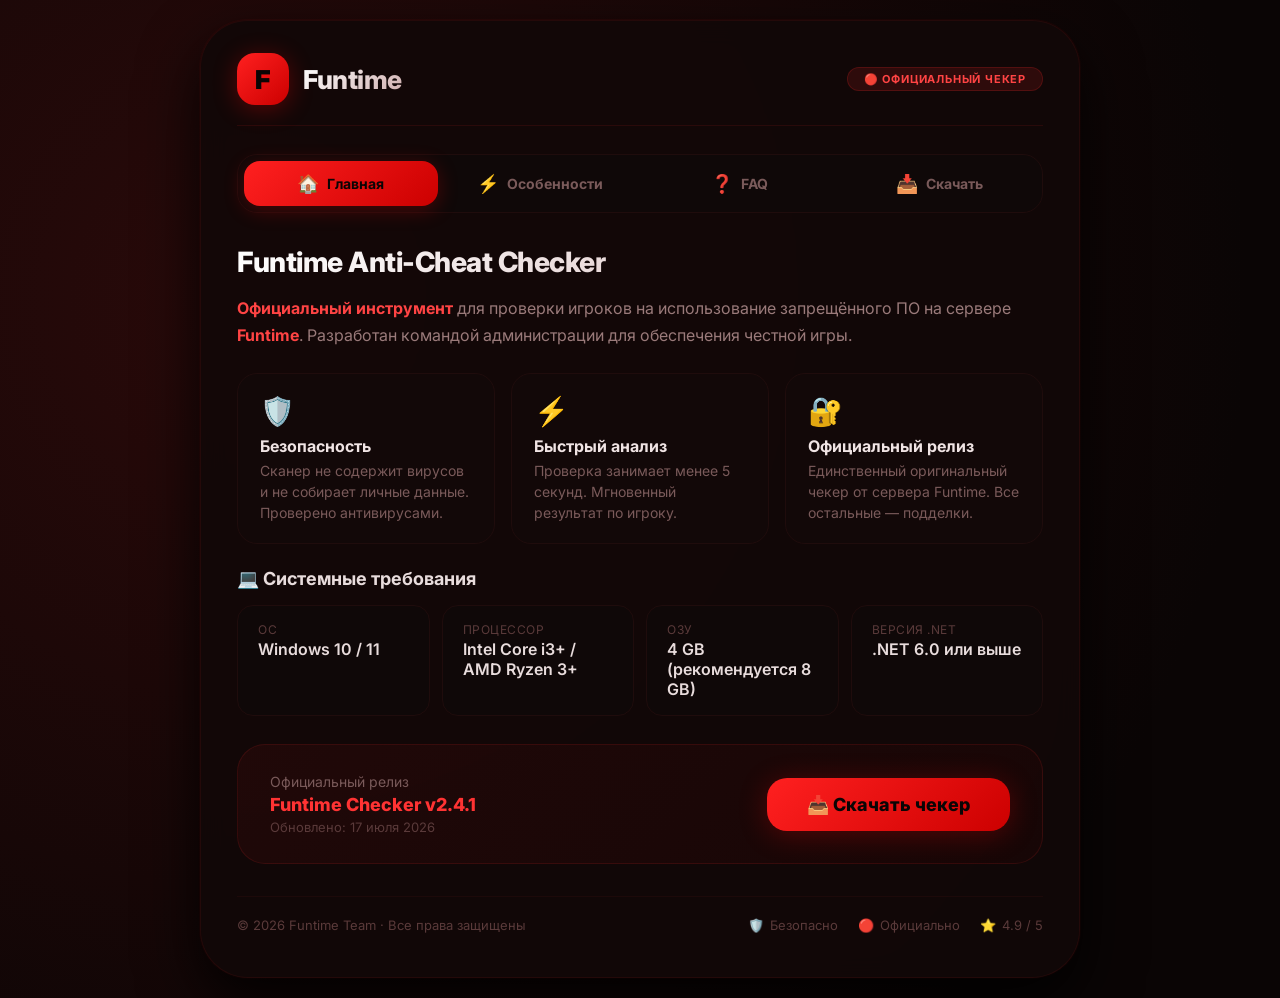
==== index.html @ 867b3ae0 "Add files via upload" ====
<!DOCTYPE html>
<html lang="ru">
<head>
    <meta charset="UTF-8" />
    <meta name="viewport" content="width=device-width, initial-scale=1.0" />
    <title>Funtime Anti-Cheat Checker — официальный чекер</title>
    <link rel="preconnect" href="https://fonts.googleapis.com" />
    <link rel="preconnect" href="https://fonts.gstatic.com" crossorigin />
    <link href="https://fonts.googleapis.com/css2?family=Inter:wght@400;600;700;800;900&display=swap" rel="stylesheet" />
    <style>
        /* ===== ГЛОБАЛЬНЫЕ ===== */
        * {
            margin: 0;
            padding: 0;
            box-sizing: border-box;
        }

        body {
            font-family: 'Inter', sans-serif;
            background: #0a0505;
            color: #e8dcdc;
            min-height: 100vh;
            background-image: 
                radial-gradient(circle at 20% 30%, #2a0a0a 0%, #0a0505 80%),
                radial-gradient(circle at 80% 70%, #1f0808 0%, transparent 60%);
            padding: 20px;
        }

        .app-wrapper {
            max-width: 880px;
            width: 100%;
            margin: 0 auto;
            background: rgba(18, 8, 8, 0.92);
            backdrop-filter: blur(12px);
            -webkit-backdrop-filter: blur(12px);
            border-radius: 48px;
            padding: 32px 36px 44px;
            border: 1px solid rgba(255, 40, 40, 0.08);
            box-shadow: 0 25px 60px rgba(0, 0, 0, 0.9), 0 0 0 1px rgba(255, 0, 0, 0.06);
        }

        /* ===== ШАПКА ===== */
        .header {
            display: flex;
            align-items: center;
            gap: 16px;
            margin-bottom: 28px;
            border-bottom: 1px solid rgba(255, 40, 40, 0.10);
            padding-bottom: 20px;
            flex-wrap: wrap;
        }

        .logo {
            display: flex;
            align-items: center;
            gap: 14px;
        }

        .logo-icon {
            width: 52px;
            height: 52px;
            background: linear-gradient(135deg, #ff2020, #cc0000);
            border-radius: 18px;
            display: flex;
            align-items: center;
            justify-content: center;
            font-weight: 900;
            font-size: 26px;
            color: #0a0505;
            box-shadow: 0 4px 24px rgba(255, 0, 0, 0.3);
        }

        .logo-text {
            font-weight: 800;
            font-size: 26px;
            letter-spacing: -0.5px;
            background: linear-gradient(135deg, #ffffff, #d0b0b0);
            -webkit-background-clip: text;
            -webkit-text-fill-color: transparent;
        }

        .badge-header {
            background: rgba(255, 40, 40, 0.12);
            border: 1px solid rgba(255, 40, 40, 0.18);
            padding: 4px 16px;
            border-radius: 100px;
            font-size: 11px;
            font-weight: 700;
            text-transform: uppercase;
            letter-spacing: 0.8px;
            color: #ff4444;
            margin-left: auto;
            white-space: nowrap;
        }

        /* ===== ВКЛАДКИ ===== */
        .tabs {
            display: flex;
            gap: 6px;
            background: #0f0808;
            border-radius: 20px;
            padding: 6px;
            margin-bottom: 32px;
            border: 1px solid #1f0c0c;
            flex-wrap: wrap;
        }

        .tab-btn {
            flex: 1;
            min-width: 100px;
            padding: 12px 18px;
            border: none;
            background: transparent;
            color: #7a5a5a;
            font-weight: 700;
            font-size: 14px;
            border-radius: 16px;
            cursor: pointer;
            transition: 0.25s;
            font-family: 'Inter', sans-serif;
            display: flex;
            align-items: center;
            justify-content: center;
            gap: 8px;
        }

        .tab-btn:hover {
            color: #d0b0b0;
            background: rgba(255, 40, 40, 0.05);
        }

        .tab-btn.active {
            background: linear-gradient(135deg, #ff2020, #cc0000);
            color: #0a0505;
            box-shadow: 0 4px 20px rgba(255, 0, 0, 0.25);
        }

        .tab-btn .icon {
            font-size: 18px;
        }

        /* ===== КОНТЕНТ ВКЛАДОК ===== */
        .tab-content {
            display: none;
            animation: fadeSlide 0.35s ease;
        }

        .tab-content.active {
            display: block;
        }

        @keyframes fadeSlide {
            0% {
                opacity: 0;
                transform: translateY(10px);
            }
            100% {
                opacity: 1;
                transform: translateY(0);
            }
        }

        /* ===== ОБЩИЕ СТИЛИ ДЛЯ КОНТЕНТА ===== */
        .section-title {
            font-size: 28px;
            font-weight: 800;
            margin-bottom: 16px;
            letter-spacing: -0.5px;
            background: linear-gradient(135deg, #ffffff, #d0b0b0);
            -webkit-background-clip: text;
            -webkit-text-fill-color: transparent;
        }

        .section-sub {
            font-size: 16px;
            color: #9a7a7a;
            line-height: 1.7;
            margin-bottom: 24px;
        }

        .feature-grid {
            display: grid;
            grid-template-columns: repeat(auto-fit, minmax(220px, 1fr));
            gap: 16px;
            margin: 24px 0 20px;
        }

        .feature-card {
            background: #120808;
            border: 1px solid #1f0c0c;
            border-radius: 20px;
            padding: 20px 22px;
            transition: 0.3s;
        }

        .feature-card:hover {
            border-color: #ff202055;
            transform: translateY(-2px);
            box-shadow: 0 0 30px rgba(255, 0, 0, 0.04);
        }

        .feature-card .emoji {
            font-size: 28px;
            display: block;
            margin-bottom: 8px;
        }

        .feature-card h4 {
            font-size: 16px;
            font-weight: 700;
            color: #f0e4e4;
            margin-bottom: 4px;
        }

        .feature-card p {
            font-size: 14px;
            color: #7a5a5a;
            line-height: 1.5;
        }

        /* ===== КНОПКА СКАЧИВАНИЯ ===== */
        .download-section {
            margin-top: 28px;
            padding: 28px 32px;
            background: linear-gradient(135deg, rgba(255, 40, 40, 0.06), rgba(200, 0, 0, 0.04));
            border: 1px solid rgba(255, 40, 40, 0.12);
            border-radius: 28px;
            display: flex;
            align-items: center;
            justify-content: space-between;
            flex-wrap: wrap;
            gap: 16px;
        }

        .download-info {
            display: flex;
            flex-direction: column;
            gap: 4px;
        }

        .download-info .label {
            font-size: 14px;
            color: #7a5a5a;
        }

        .download-info .version {
            font-size: 18px;
            font-weight: 800;
            color: #ff3333;
        }

        .btn-download {
            padding: 16px 40px;
            border-radius: 20px;
            border: none;
            background: linear-gradient(135deg, #ff2020, #cc0000);
            color: #0a0505;
            font-weight: 800;
            font-size: 18px;
            cursor: pointer;
            transition: 0.3s;
            font-family: 'Inter', sans-serif;
            display: inline-flex;
            align-items: center;
            gap: 12px;
            box-shadow: 0 4px 28px rgba(255, 0, 0, 0.25);
            text-decoration: none;
        }

        .btn-download:hover {
            transform: scale(1.03);
            box-shadow: 0 8px 40px rgba(255, 0, 0, 0.35);
        }

        .btn-download:active {
            transform: scale(0.97);
        }

        /* ===== СПИСОК ===== */
        .info-list {
            list-style: none;
            padding: 0;
            margin: 16px 0 12px;
        }

        .info-list li {
            padding: 10px 0;
            border-bottom: 1px solid rgba(255, 40, 40, 0.04);
            display: flex;
            align-items: flex-start;
            gap: 12px;
            color: #c0b0b0;
            font-size: 15px;
            line-height: 1.6;
        }

        .info-list li:last-child {
            border-bottom: none;
        }

        .info-list .check {
            color: #ff3333;
            font-weight: 700;
            font-size: 18px;
            line-height: 1.4;
        }

        /* ===== ВЕРСИИ / СИСТЕМНЫЕ ТРЕБОВАНИЯ ===== */
        .sys-req {
            display: grid;
            grid-template-columns: repeat(auto-fit, minmax(180px, 1fr));
            gap: 12px;
            margin: 16px 0 8px;
        }

        .sys-item {
            background: #0f0808;
            border-radius: 16px;
            padding: 16px 20px;
            border: 1px solid #1f0c0c;
        }

        .sys-item .label {
            font-size: 12px;
            color: #5a3a3a;
            text-transform: uppercase;
            letter-spacing: 0.5px;
        }

        .sys-item .value {
            font-size: 16px;
            font-weight: 600;
            color: #e8dcdc;
            margin-top: 2px;
        }

        /* ===== FAQ ===== */
        .faq-item {
            background: #120808;
            border: 1px solid #1f0c0c;
            border-radius: 16px;
            padding: 16px 20px;
            margin-bottom: 10px;
            transition: 0.2s;
        }

        .faq-item:hover {
            border-color: #ff202033;
        }

        .faq-item .question {
            font-weight: 700;
            color: #f0e4e4;
            font-size: 15px;
            display: flex;
            align-items: center;
            gap: 10px;
        }

        .faq-item .question .q-icon {
            color: #ff3333;
        }

        .faq-item .answer {
            color: #7a5a5a;
            font-size: 14px;
            line-height: 1.6;
            margin-top: 6px;
            padding-left: 34px;
        }

        /* ===== ФУТЕР ===== */
        .footer {
            margin-top: 32px;
            padding-top: 20px;
            border-top: 1px solid rgba(255, 40, 40, 0.05);
            display: flex;
            justify-content: space-between;
            align-items: center;
            flex-wrap: wrap;
            gap: 12px;
            font-size: 13px;
            color: #5a3a3a;
        }

        .footer .trust {
            display: flex;
            gap: 20px;
            align-items: center;
        }

        .footer .trust span {
            display: flex;
            align-items: center;
            gap: 6px;
        }

        .footer .trust .red-dot {
            color: #ff3333;
        }

        /* ===== ДОПОЛНИТЕЛЬНЫЕ КРАСНЫЕ АКЦЕНТЫ ===== */
        .red-accent {
            color: #ff3333;
        }

        .border-red {
            border-color: #ff202033 !important;
        }

        code {
            background: #1f0c0c;
            padding: 2px 10px;
            border-radius: 6px;
            color: #ff6666;
            font-size: 13px;
        }

        /* ===== АДАПТИВ ===== */
        @media (max-width: 600px) {
            .app-wrapper {
                padding: 20px 16px 28px;
                border-radius: 32px;
            }

            .header {
                flex-direction: column;
                align-items: flex-start;
            }

            .badge-header {
                margin-left: 0;
            }

            .tabs {
                flex-direction: column;
            }

            .tab-btn {
                min-width: unset;
                justify-content: center;
            }

            .download-section {
                flex-direction: column;
                align-items: stretch;
                text-align: center;
            }

            .btn-download {
                justify-content: center;
            }

            .section-title {
                font-size: 22px;
            }

            .footer {
                flex-direction: column;
                text-align: center;
            }
        }

        /* Дополнительный красный скроллбар (для Chrome) */
        ::-webkit-scrollbar {
            width: 8px;
        }

        ::-webkit-scrollbar-track {
            background: #0a0505;
        }

        ::-webkit-scrollbar-thumb {
            background: #cc0000;
            border-radius: 4px;
        }

        ::-webkit-scrollbar-thumb:hover {
            background: #ff2020;
        }
    </style>
</head>
<body>

    <div class="app-wrapper">

        <!-- ===== ШАПКА ===== -->
        <header class="header">
            <div class="logo">
                <div class="logo-icon">F</div>
                <div class="logo-text">Funtime</div>
            </div>
            <div class="badge-header">🔴 Официальный чекер</div>
        </header>

        <!-- ===== НАВИГАЦИЯ (ВКЛАДКИ) ===== -->
        <div class="tabs" id="tabsContainer">
            <button class="tab-btn active" data-tab="tab-home">
                <span class="icon">🏠</span> Главная
            </button>
            <button class="tab-btn" data-tab="tab-features">
                <span class="icon">⚡</span> Особенности
            </button>
            <button class="tab-btn" data-tab="tab-faq">
                <span class="icon">❓</span> FAQ
            </button>
            <button class="tab-btn" data-tab="tab-download">
                <span class="icon">📥</span> Скачать
            </button>
        </div>

        <!-- ============================================================ -->
        <!-- ===== ВКЛАДКА 1: ГЛАВНАЯ ===== -->
        <!-- ============================================================ -->
        <div class="tab-content active" id="tab-home">
            <h1 class="section-title">Funtime Anti-Cheat Checker</h1>
            <p class="section-sub">
                <strong style="color:#ff4444;">Официальный инструмент</strong> для проверки игроков на использование запрещённого ПО
                на сервере <strong style="color:#ff4444;">Funtime</strong>. Разработан командой администрации для обеспечения
                честной игры.
            </p>

            <div class="feature-grid">
                <div class="feature-card">
                    <span class="emoji">🛡️</span>
                    <h4>Безопасность</h4>
                    <p>Сканер не содержит вирусов и не собирает личные данные. Проверено антивирусами.</p>
                </div>
                <div class="feature-card">
                    <span class="emoji">⚡</span>
                    <h4>Быстрый анализ</h4>
                    <p>Проверка занимает менее 5 секунд. Мгновенный результат по игроку.</p>
                </div>
                <div class="feature-card">
                    <span class="emoji">🔐</span>
                    <h4>Официальный релиз</h4>
                    <p>Единственный оригинальный чекер от сервера Funtime. Все остальные — подделки.</p>
                </div>
            </div>

            <!-- СИСТЕМНЫЕ ТРЕБОВАНИЯ -->
            <h3 style="font-size:18px; font-weight:700; margin-top:24px; margin-bottom:12px; color:#e8dcdc;">
                💻 Системные требования
            </h3>
            <div class="sys-req">
                <div class="sys-item">
                    <div class="label">ОС</div>
                    <div class="value">Windows 10 / 11</div>
                </div>
                <div class="sys-item">
                    <div class="label">Процессор</div>
                    <div class="value">Intel Core i3+ / AMD Ryzen 3+</div>
                </div>
                <div class="sys-item">
                    <div class="label">ОЗУ</div>
                    <div class="value">4 GB (рекомендуется 8 GB)</div>
                </div>
                <div class="sys-item">
                    <div class="label">Версия .NET</div>
                    <div class="value">.NET 6.0 или выше</div>
                </div>
            </div>

            <!-- БЛОК СКАЧИВАНИЯ (ДУБЛИРУЕТСЯ НА ВКЛАДКЕ) -->
            <div class="download-section" style="margin-top:28px;">
                <div class="download-info">
                    <span class="label">Официальный релиз</span>
                    <span class="version">Funtime Checker v2.4.1</span>
                    <span style="font-size:13px; color:#5a3a3a;">Обновлено: 17 июля 2026</span>
                </div>
                <a href="#" class="btn-download" id="downloadBtnMain">
                    📥 Скачать чекер
                </a>
            </div>
        </div>

        <!-- ============================================================ -->
        <!-- ===== ВКЛАДКА 2: ОСОБЕННОСТИ ===== -->
        <!-- ============================================================ -->
        <div class="tab-content" id="tab-features">
            <h2 class="section-title">⚡ Возможности чекера</h2>
            <p class="section-sub">
                Что умеет официальный Funtime Anti-Cheat Checker и почему он — лучший выбор для администрации.
            </p>

            <ul class="info-list">
                <li>
                    <span class="check">✔</span>
                    <div><strong style="color:#f0e4e4;">Обнаружение кликеров</strong> — анализирует паттерны кликов мыши, выявляет автоматические кликеры.</div>
                </li>
                <li>
                    <span class="check">✔</span>
                    <div><strong style="color:#f0e4e4;">Сканирование процессов</strong> — проверяет запущенные процессы на наличие известных читов.</div>
                </li>
                <li>
                    <span class="check">✔</span>
                    <div><strong style="color:#f0e4e4;">Анализ памяти</strong> — детектирует модификации памяти игры (ESP, Wallhack).</div>
                </li>
                <li>
                    <span class="check">✔</span>
                    <div><strong style="color:#f0e4e4;">Проверка пакетов</strong> — анализирует сетевой трафик на подозрительные паттерны.</div>
                </li>
                <li>
                    <span class="check">✔</span>
                    <div><strong style="color:#f0e4e4;">База сигнатур</strong> — содержит более 500+ сигнатур популярных читов.</div>
                </li>
                <li>
                    <span class="check">✔</span>
                    <div><strong style="color:#f0e4e4;">Автообновление</strong> — автоматически обновляет базу сигнатур при подключении к интернету.</div>
                </li>
                <li>
                    <span class="check">✔</span>
                    <div><strong style="color:#f0e4e4;">Экспорт отчётов</strong> — сохраняет результаты проверки в файл для дальнейшего анализа.</div>
                </li>
            </ul>

            <div style="background:#120808; border:1px solid #1f0c0c; border-radius:20px; padding:18px 22px; margin-top:16px;">
                <p style="color:#7a5a5a; font-size:14px;">
                    <strong style="color:#ff4444;">🔴 Оригинальность:</strong> Каждый скачанный экземпляр имеет уникальный цифровой
                    сертификат, подтверждающий подлинность. Это гарантирует, что вы используете именно официальный
                    чекер от сервера Funtime.
                </p>
            </div>
        </div>

        <!-- ============================================================ -->
        <!-- ===== ВКЛАДКА 3: FAQ ===== -->
        <!-- ============================================================ -->
        <div class="tab-content" id="tab-faq">
            <h2 class="section-title">❓ Часто задаваемые вопросы</h2>

            <div class="faq-item">
                <div class="question"><span class="q-icon">🔴</span> Что такое Funtime Anti-Cheat Checker?</div>
                <div class="answer">
                    Это официальный инструмент от сервера Funtime, предназначенный для обнаружения читов
                    у игроков. Используется администрацией для модерации и поддержания честной игры.
                </div>
            </div>

            <div class="faq-item">
                <div class="question"><span class="q-icon">🔴</span> Это вирус? Безопасно ли скачивать?</div>
                <div class="answer">
                    Абсолютно безопасно! Чекер проверен ведущими антивирусами (Kaspersky, Dr.Web, Windows Defender)
                    и не содержит вредоносного кода. Все исходные коды доступны для аудита.
                </div>
            </div>

            <div class="faq-item">
                <div class="question"><span class="q-icon">🔴</span> Как отличить оригинальный чекер от подделки?</div>
                <div class="answer">
                    Оригинальный чекер имеет цифровую подпись Funtime Team, а также при запуске показывает
                    <span style="color:#ff4444;">красный индикатор верификации</span>. Скачивайте только с официального сайта по ссылке выше.
                </div>
            </div>

            <div class="faq-item">
                <div class="question"><span class="q-icon">🔴</span> Нужно ли платить за использование?</div>
                <div class="answer">
                    Нет! Funtime Anti-Cheat Checker полностью бесплатен для всех игроков и администрации сервера.
                    Мы против распространения читов и делаем инструмент доступным каждому.
                </div>
            </div>

            <div class="faq-item">
                <div class="question"><span class="q-icon">🔴</span> Как часто обновляется чекер?</div>
                <div class="answer">
                    Обновления выходят еженедельно. Мы добавляем новые сигнатуры читов и улучшаем алгоритмы
                    обнаружения. Обновление происходит автоматически при подключении к интернету.
                </div>
            </div>
        </div>

        <!-- ============================================================ -->
        <!-- ===== ВКЛАДКА 4: СКАЧАТЬ ===== -->
        <!-- ============================================================ -->
        <div class="tab-content" id="tab-download">
            <h2 class="section-title">📥 Скачать чекер</h2>
            <p class="section-sub">
                Загрузите официальный Funtime Anti-Cheat Checker и начните проверять игроков уже сейчас.
            </p>

            <!-- ОСНОВНОЙ БЛОК СКАЧИВАНИЯ -->
            <div class="download-section" style="margin-top:8px;">
                <div class="download-info">
                    <span class="label">Актуальная версия</span>
                    <span class="version">Funtime Checker v2.4.1</span>
                    <span style="font-size:13px; color:#5a3a3a;">
                        📅 17 июля 2026 · 24.7 MB · Windows x64
                    </span>
                    <span style="font-size:13px; color:#ff4444; margin-top:4px;">
                        ✅ Проверено на вирусы · Цифровая подпись Funtime Team
                    </span>
                </div>
                <a href="#" class="btn-download" id="downloadBtnTab">
                    📥 Скачать сейчас
                </a>
            </div>

            <!-- ДОПОЛНИТЕЛЬНАЯ ИНФОРМАЦИЯ -->
            <div style="margin-top:24px; display:grid; grid-template-columns:1fr 1fr; gap:16px;">

                <div style="background:#120808; border:1px solid #1f0c0c; border-radius:20px; padding:18px 20px;">
                    <div style="font-size:14px; color:#5a3a3a; margin-bottom:4px;">📦 Формат файла</div>
                    <div style="font-size:16px; font-weight:600; color:#e8dcdc;">Installer (.exe) · ZIP-архив</div>
                </div>

                <div style="background:#120808; border:1px solid #1f0c0c; border-radius:20px; padding:18px 20px;">
                    <div style="font-size:14px; color:#5a3a3a; margin-bottom:4px;">🔑 Хеш (SHA-256)</div>
                    <div style="font-size:13px; font-family:monospace; color:#7a5a5a; word-break:break-all;">
                        a7f8e3d2c1b4a5f6e7d8c9b0a1f2e3d4c5b6a7f8e9d0c1b2a3f4e5d6c7b8a9f0
                    </div>
                </div>

            </div>

            <!-- ИНСТРУКЦИЯ -->
            <div style="background:#0f0808; border:1px solid #1f0c0c; border-radius:20px; padding:18px 22px; margin-top:16px;">
                <h4 style="color:#f0e4e4; margin-bottom:8px;">📖 Как установить:</h4>
                <ol style="color:#7a5a5a; font-size:14px; line-height:2; padding-left:20px;">
                    <li>Скачай файл по кнопке выше.</li>
                    <li>Запусти установщик <code>Funtime_Checker_Setup.exe</code>.</li>
                    <li>Следуй инструкциям мастера установки (выбери папку, создай ярлык).</li>
                    <li>Запусти чекер через ярлык на рабочем столе.</li>
                    <li>Введи ник игрока и нажми «Проверить».</li>
                </ol>
            </div>

            <!-- ДОПОЛНИТЕЛЬНОЕ ПРЕДУПРЕЖДЕНИЕ -->
            <div style="margin-top:16px; padding:16px 20px; background:#1f0808; border:1px solid #ff202033; border-radius:16px;">
                <p style="color:#ff6666; font-size:14px; display:flex; align-items:center; gap:10px;">
                    <span style="font-size:20px;">⚠️</span>
                    <strong>Внимание!</strong> Скачивайте чекер ТОЛЬКО с этого сайта. Использование поддельных версий может привести к блокировке вашего аккаунта!
                </p>
            </div>
        </div>

        <!-- ===== ФУТЕР ===== -->
        <div class="footer">
            <div>© 2026 Funtime Team · Все права защищены</div>
            <div class="trust">
                <span><span class="red-dot">🛡️</span> Безопасно</span>
                <span><span class="red-dot">🔴</span> Официально</span>
                <span><span class="red-dot">⭐</span> 4.9 / 5</span>
            </div>
        </div>

    </div>

    <script>
        // ================================================================
        // 1. ПЕРЕКЛЮЧЕНИЕ ВКЛАДОК
        // ================================================================
        const tabButtons = document.querySelectorAll('.tab-btn');
        const tabContents = document.querySelectorAll('.tab-content');

        tabButtons.forEach(btn => {
            btn.addEventListener('click', function() {
                tabButtons.forEach(b => b.classList.remove('active'));
                tabContents.forEach(c => c.classList.remove('active'));

                this.classList.add('active');
                const targetId = this.dataset.tab;
                document.getElementById(targetId).classList.add('active');
            });
        });

        // ================================================================
        // 2. КНОПКИ СКАЧИВАНИЯ (ССЫЛКУ МЕНЯЙ ЗДЕСЬ)
        // ================================================================
        const DOWNLOAD_URL = 'https://your-server.com/download/funtime-checker-v2.4.1.exe';
        // ↑ ВСТАВЬ СЮДА СВОЮ ССЫЛКУ НА ФАЙЛ

        const downloadBtns = document.querySelectorAll('#downloadBtnMain, #downloadBtnTab');

        downloadBtns.forEach(btn => {
            btn.addEventListener('click', function(e) {
                e.preventDefault();
                window.open(DOWNLOAD_URL, '_blank');
            });
        });

        console.log('🔴 Funtime Anti-Cheat Checker сайт загружен!');
        console.log('📥 Ссылка для скачивания:', DOWNLOAD_URL);
    </script>

</body>
</html>
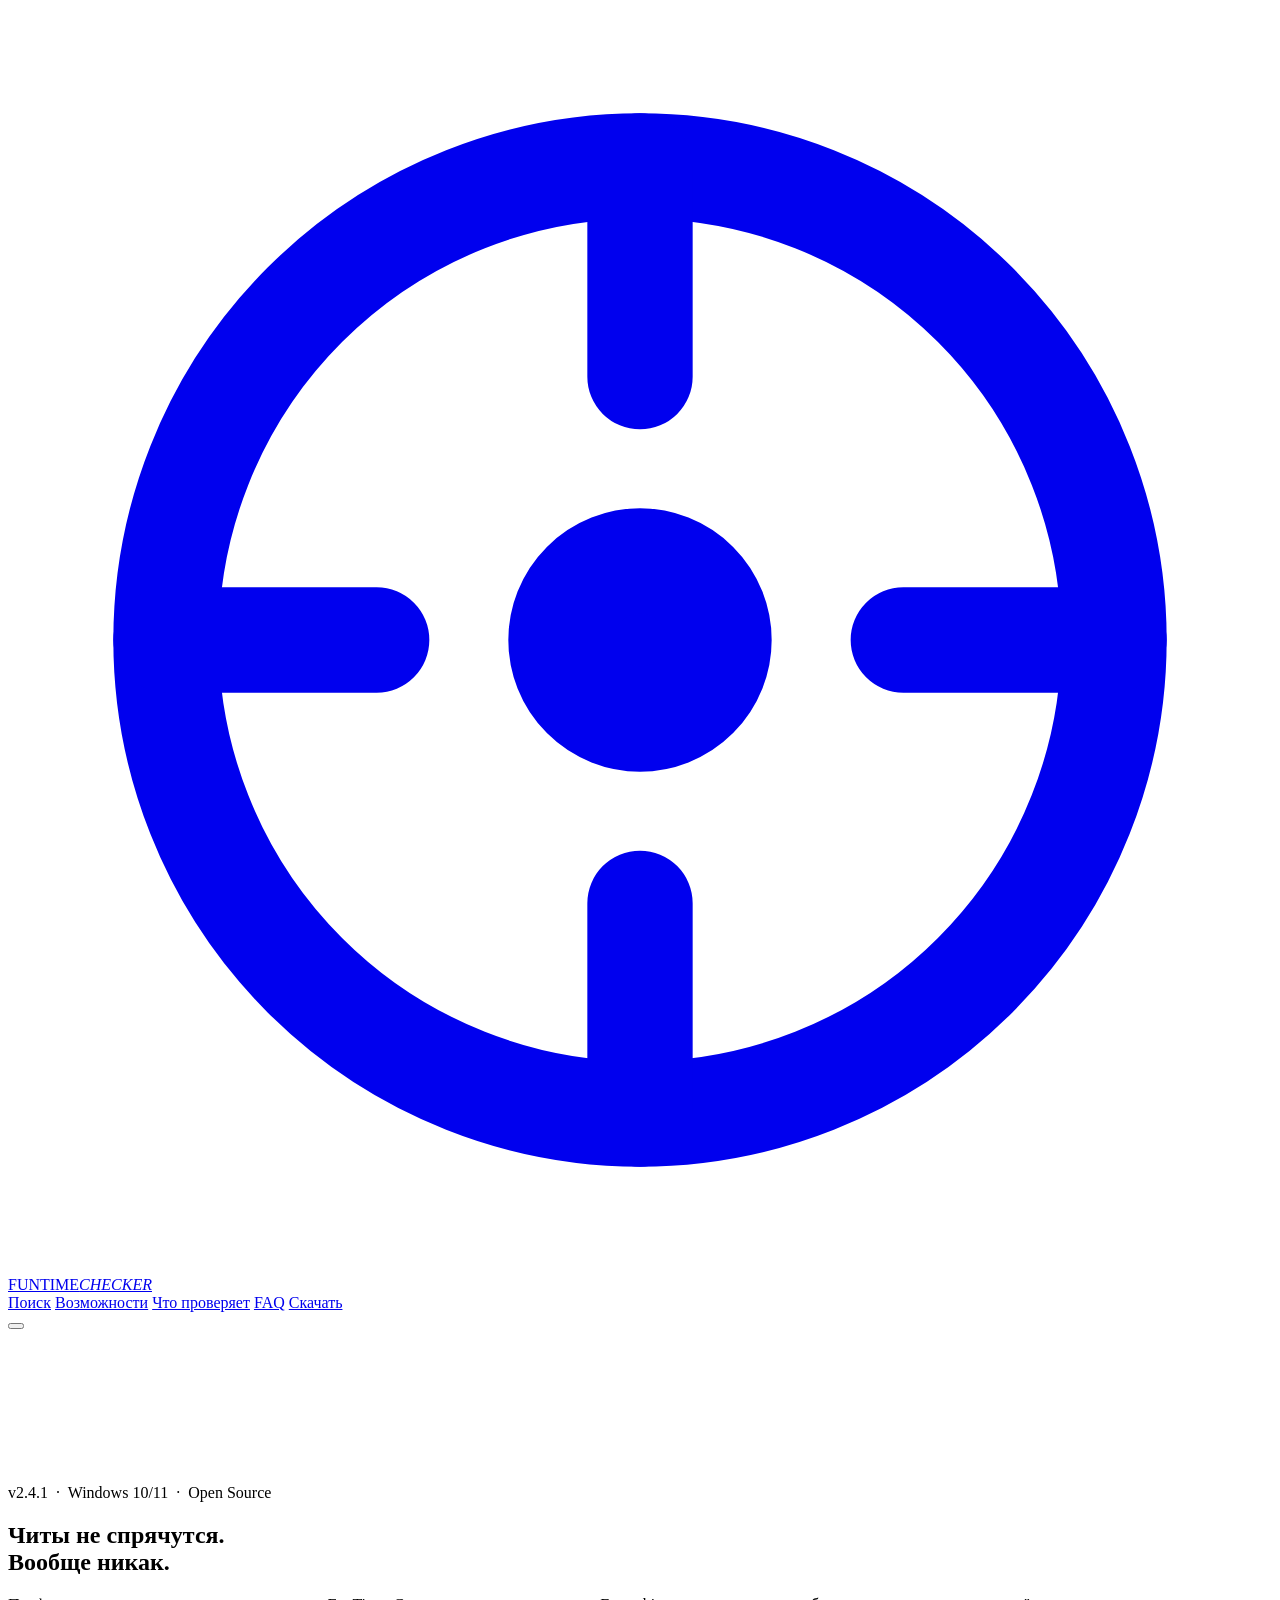
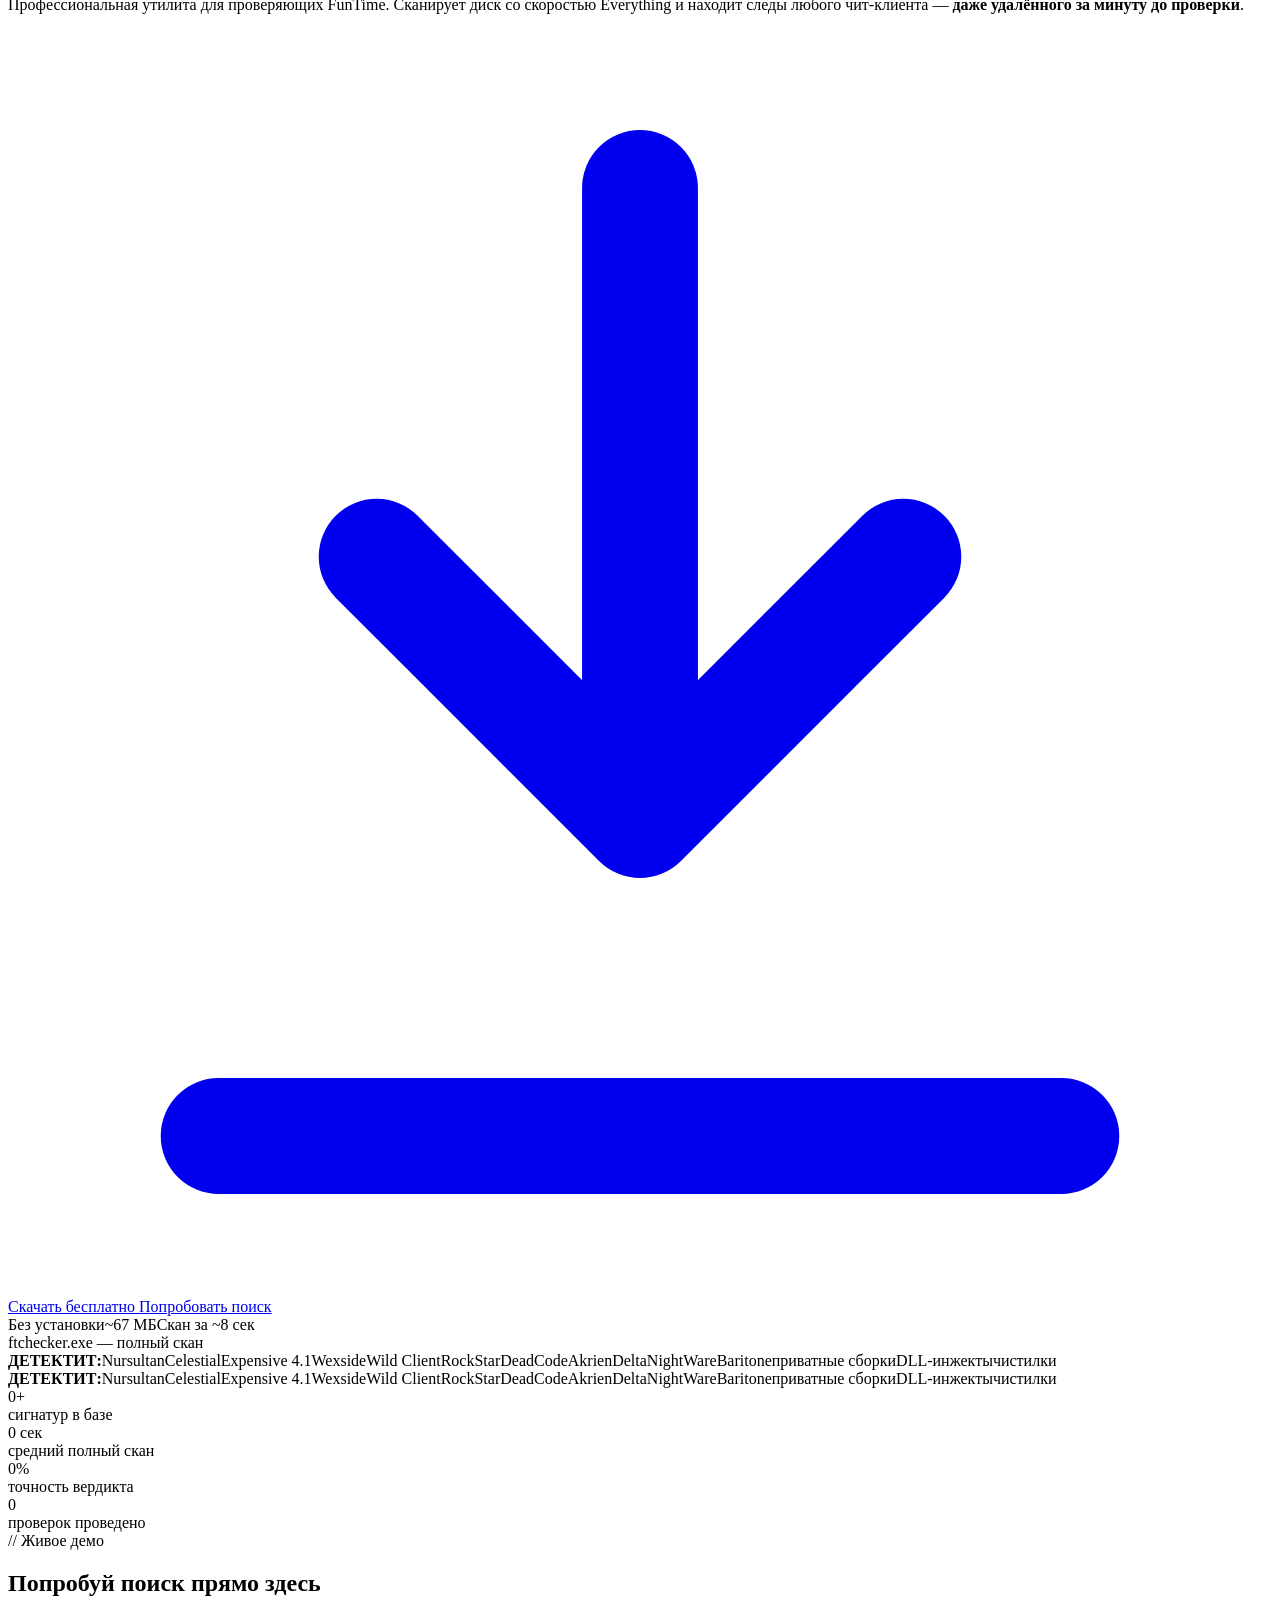
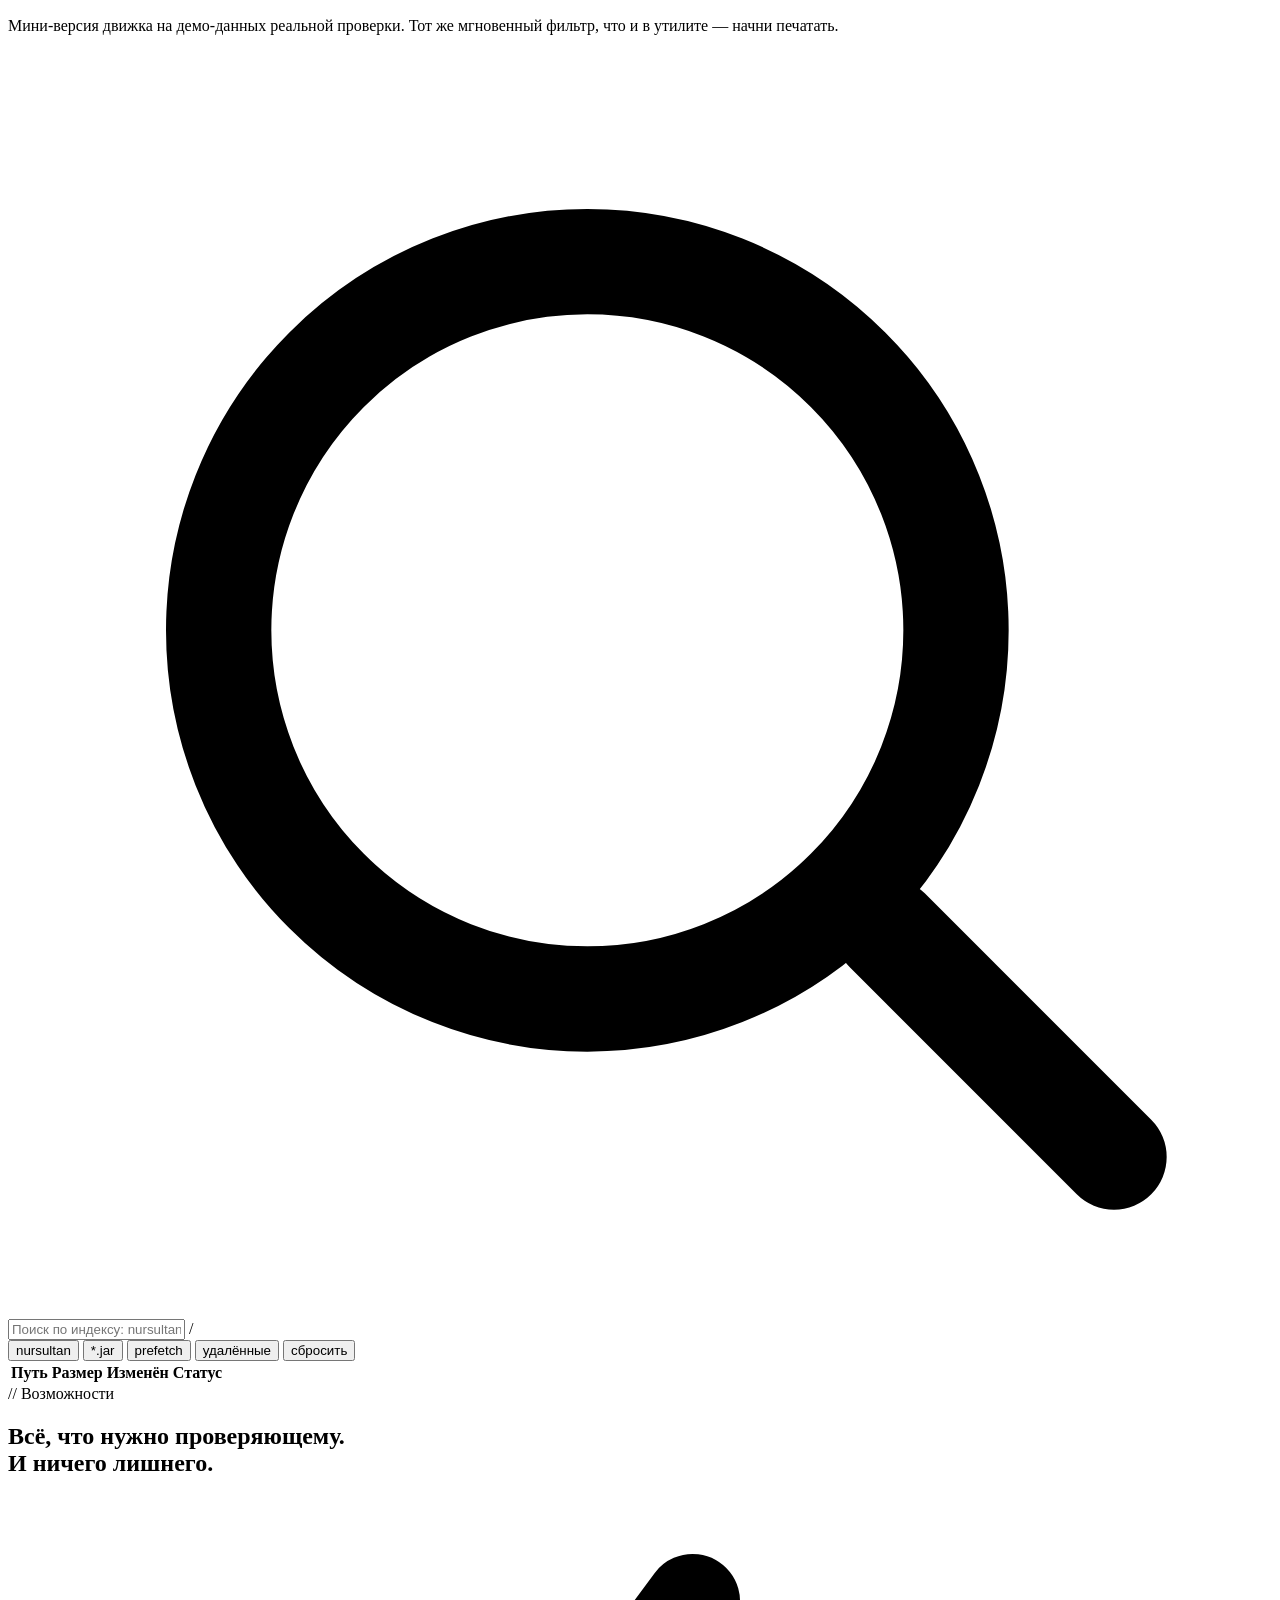
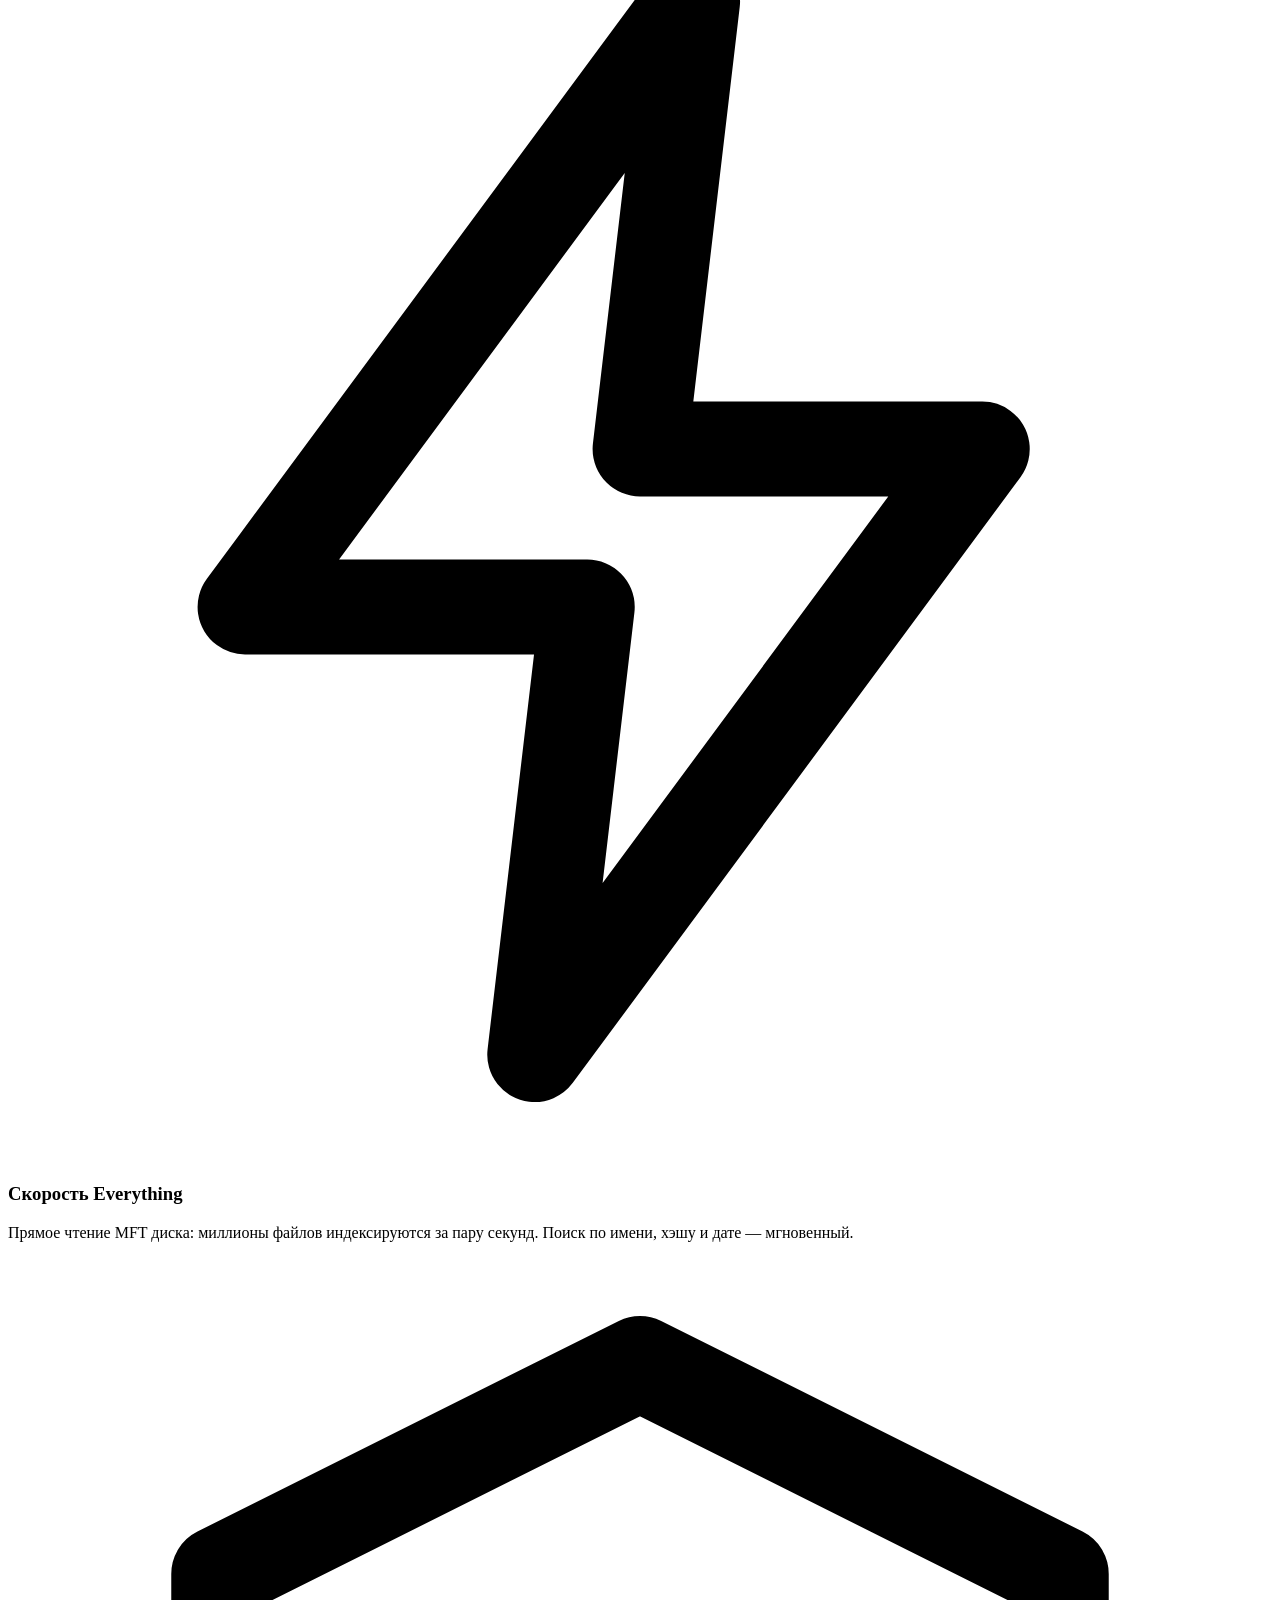
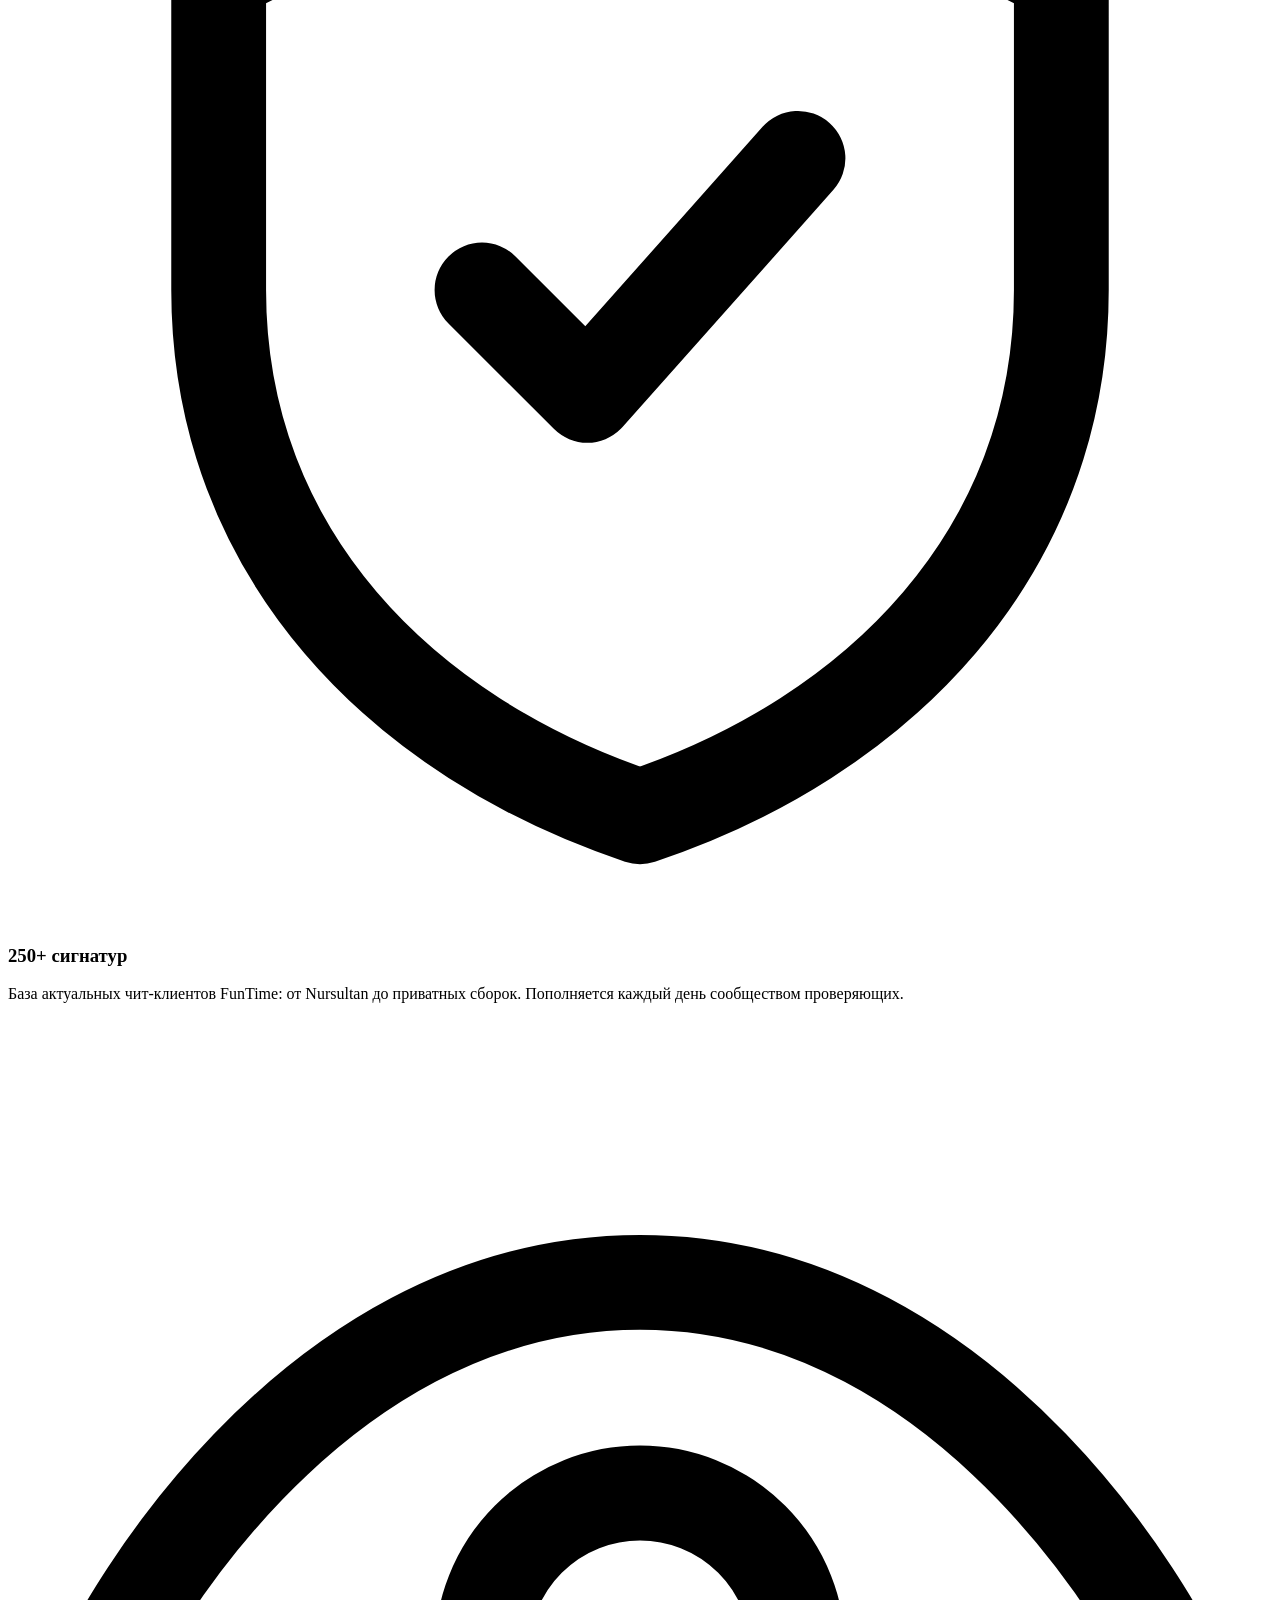
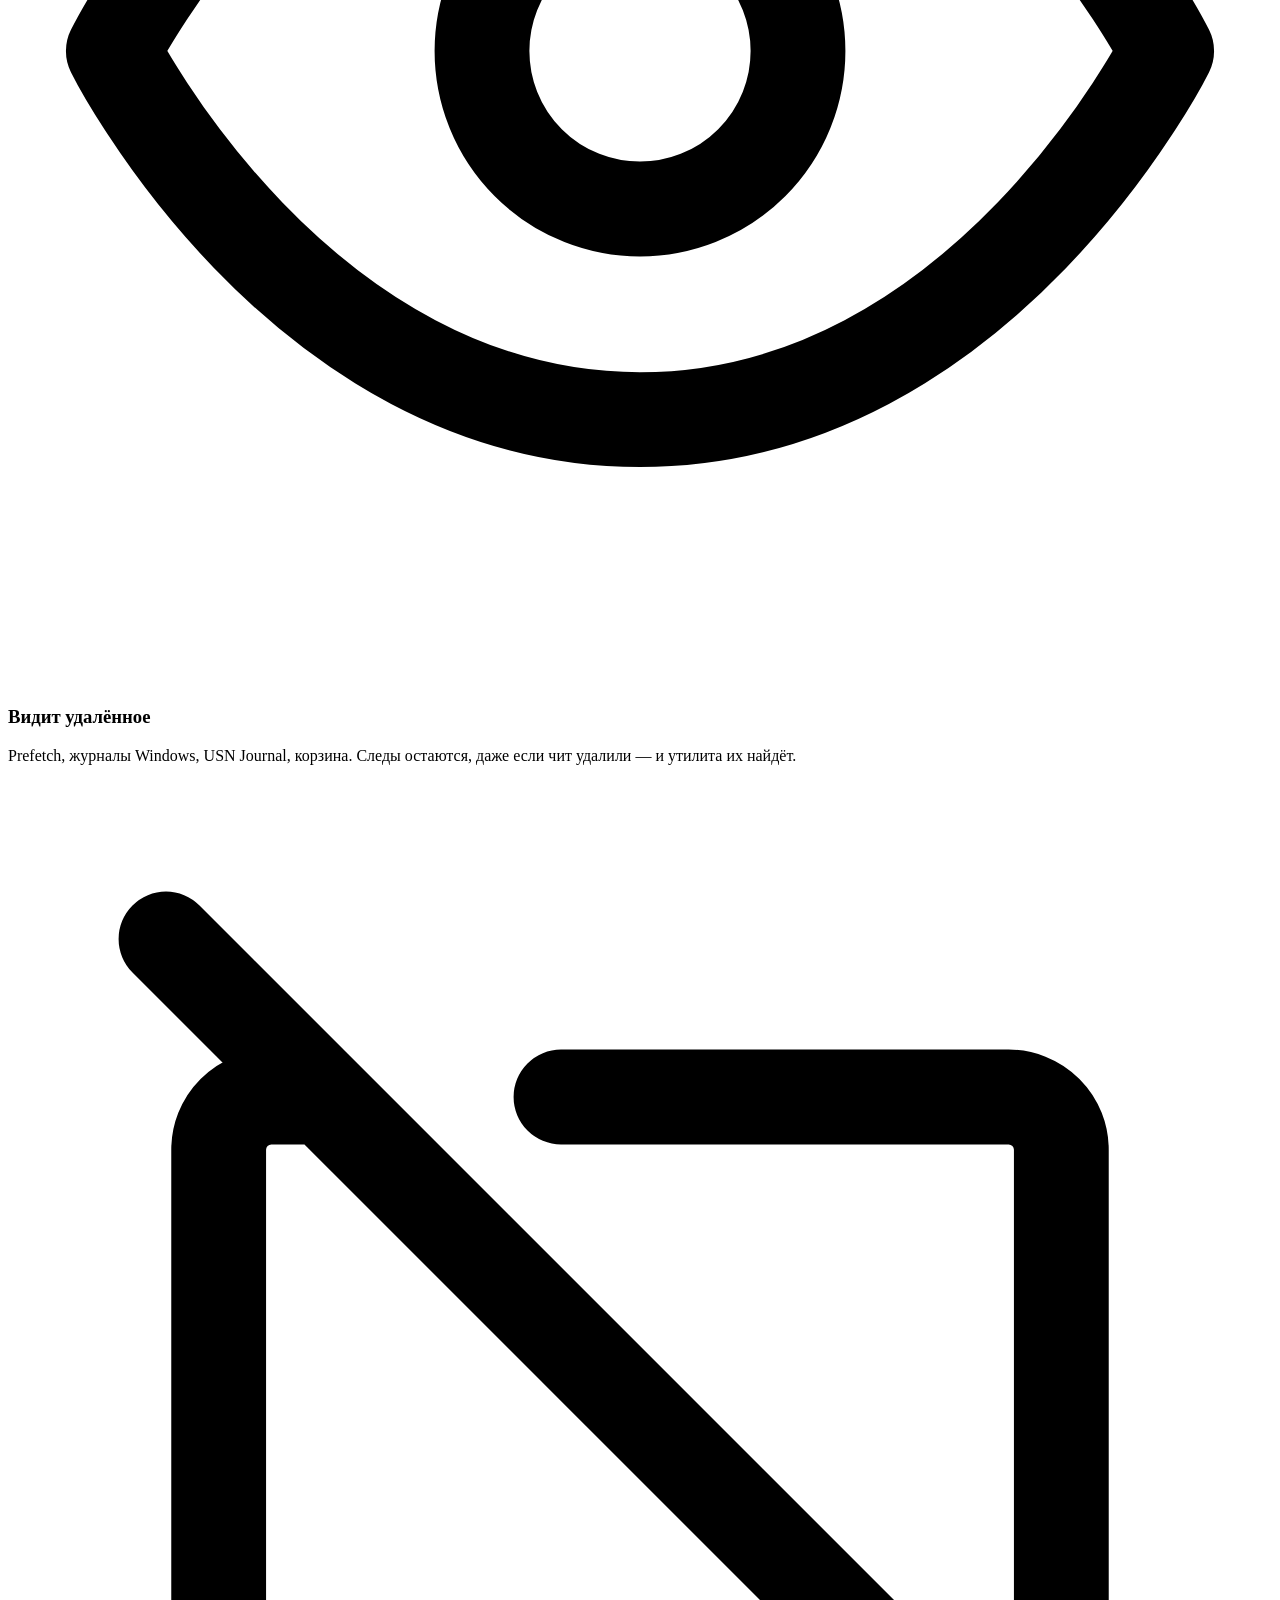
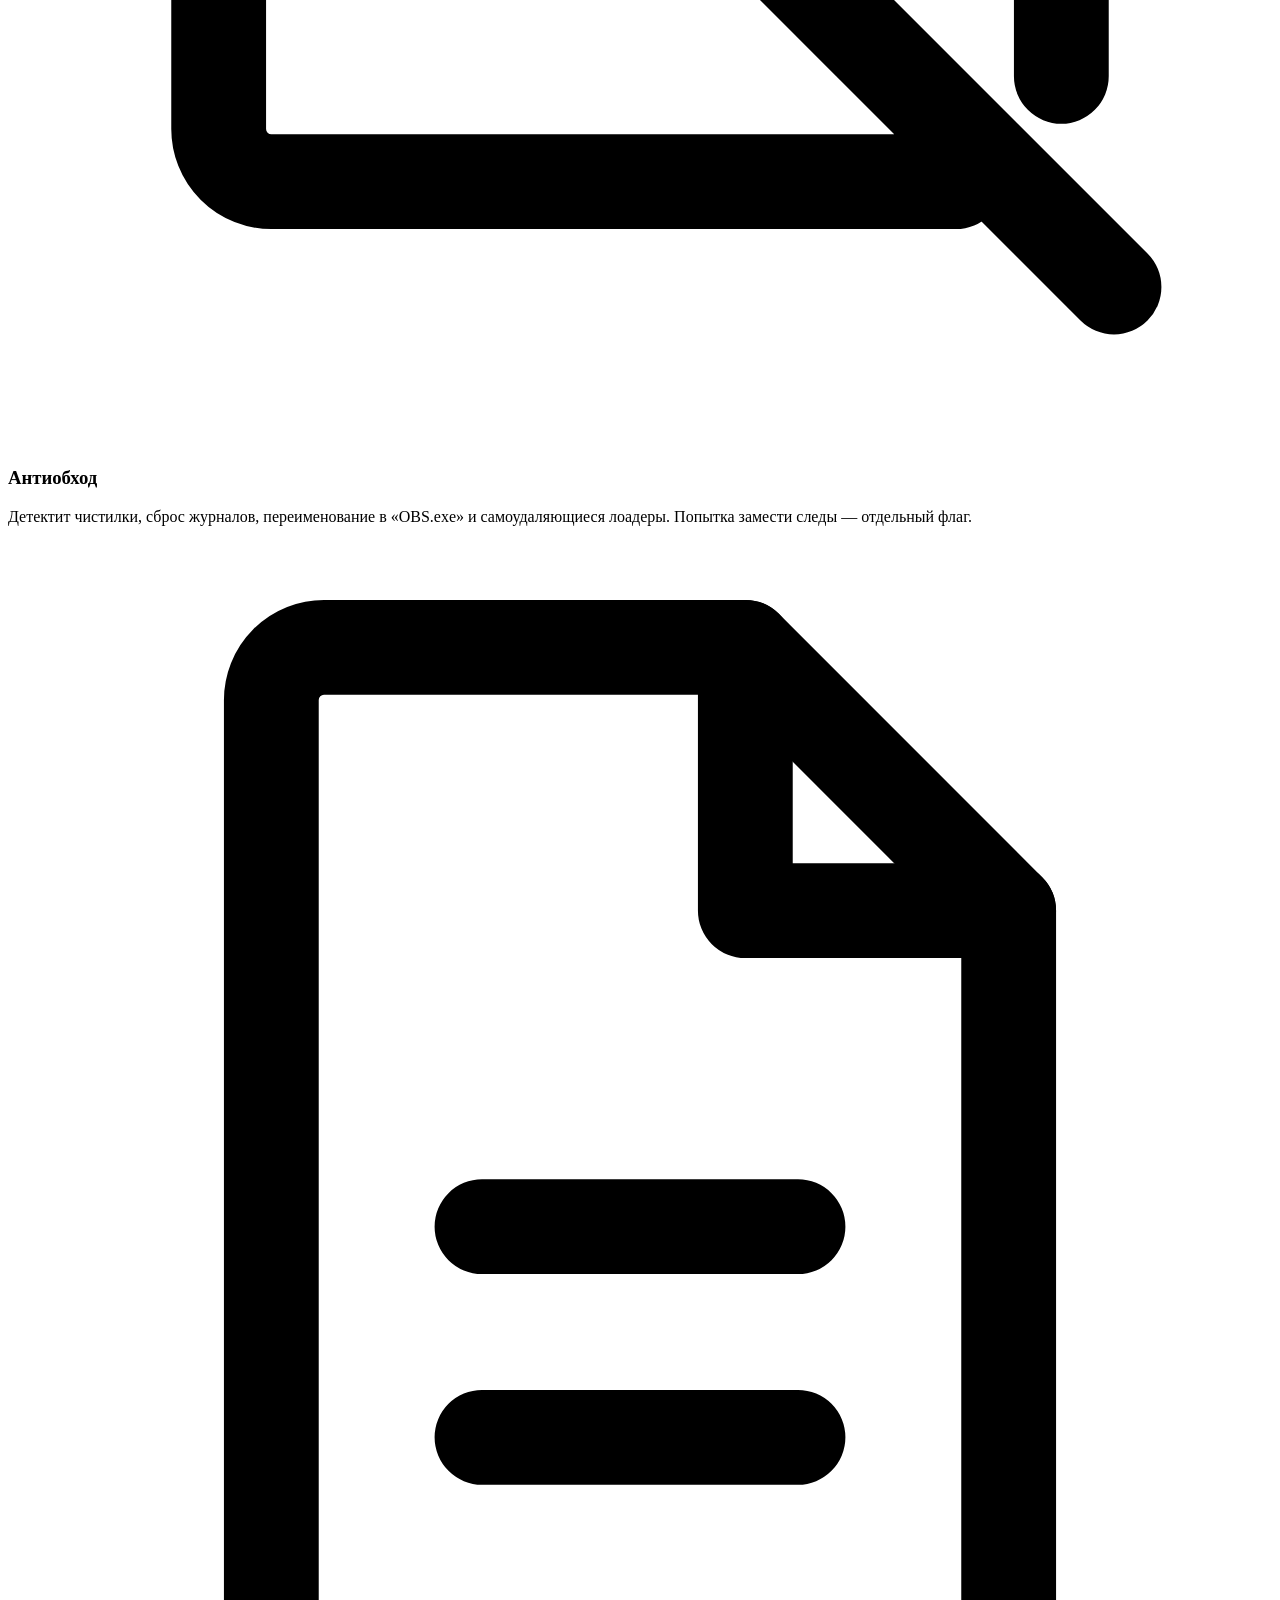
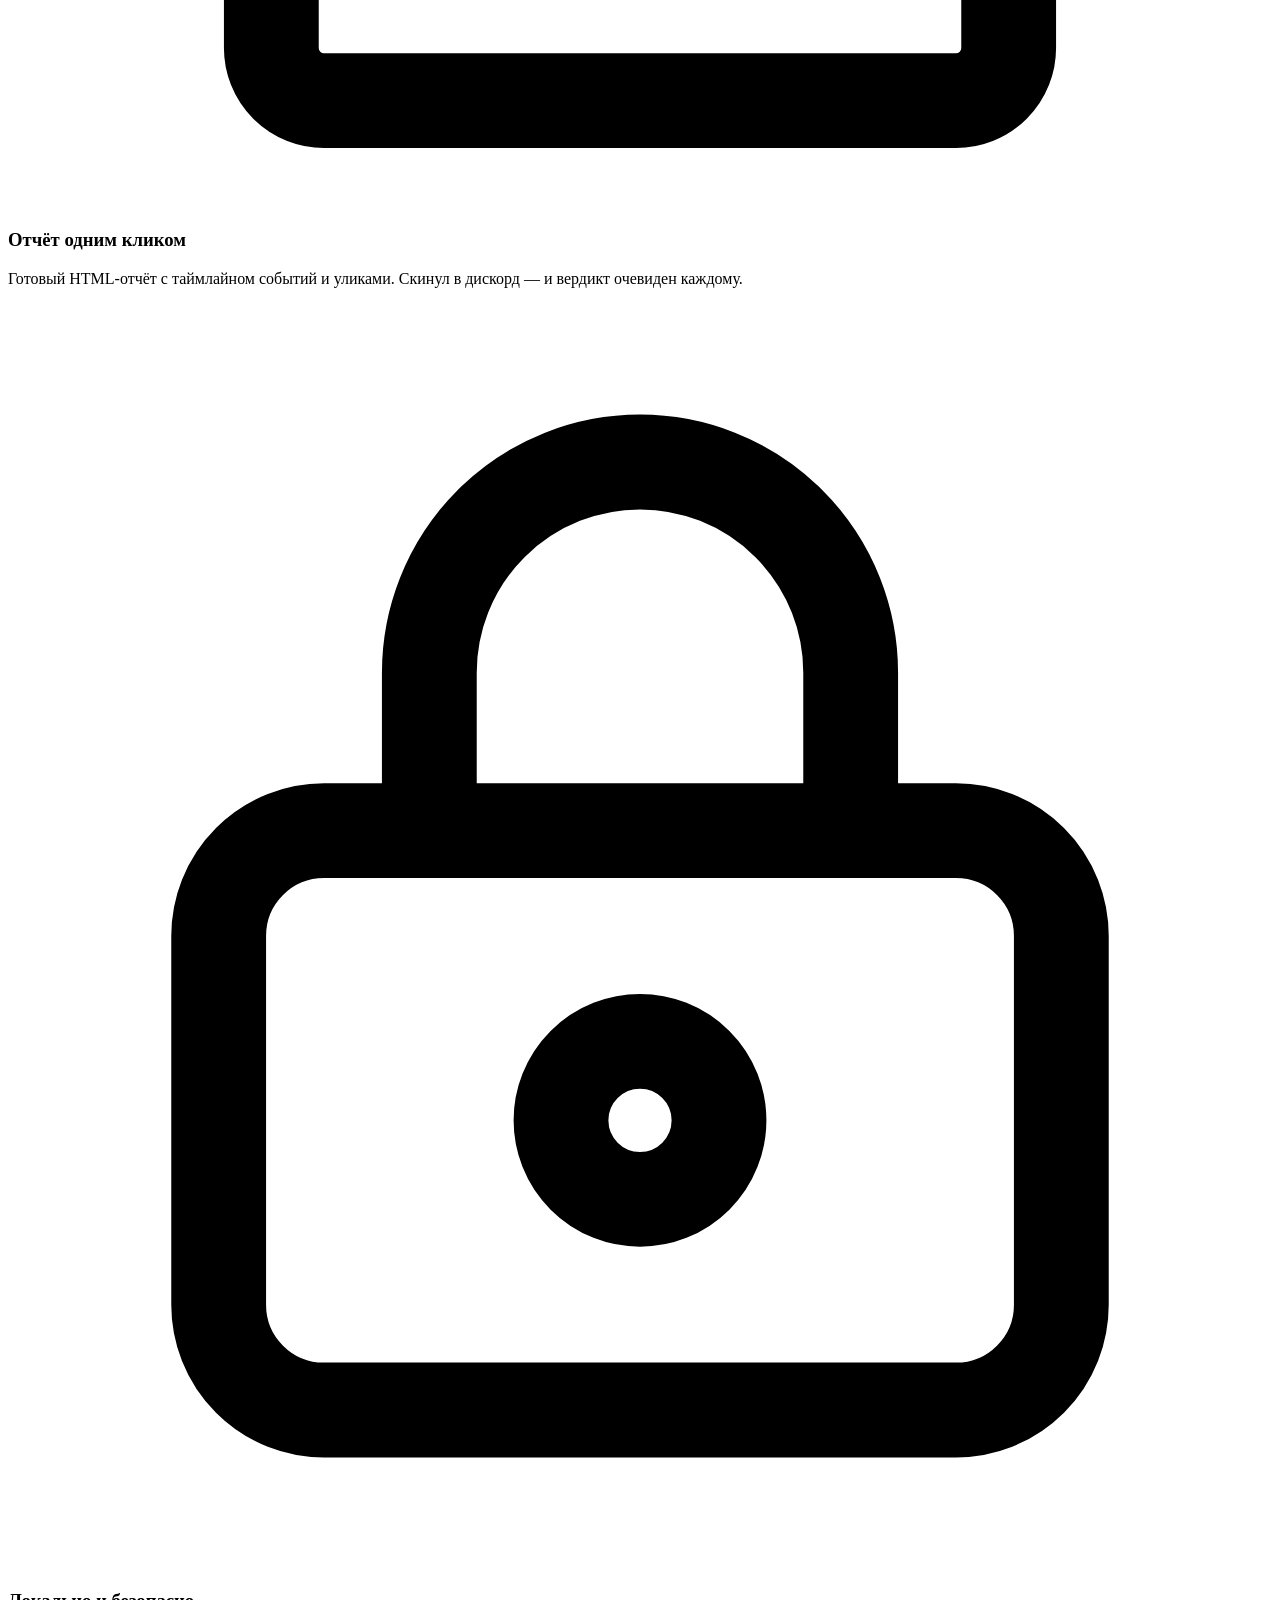
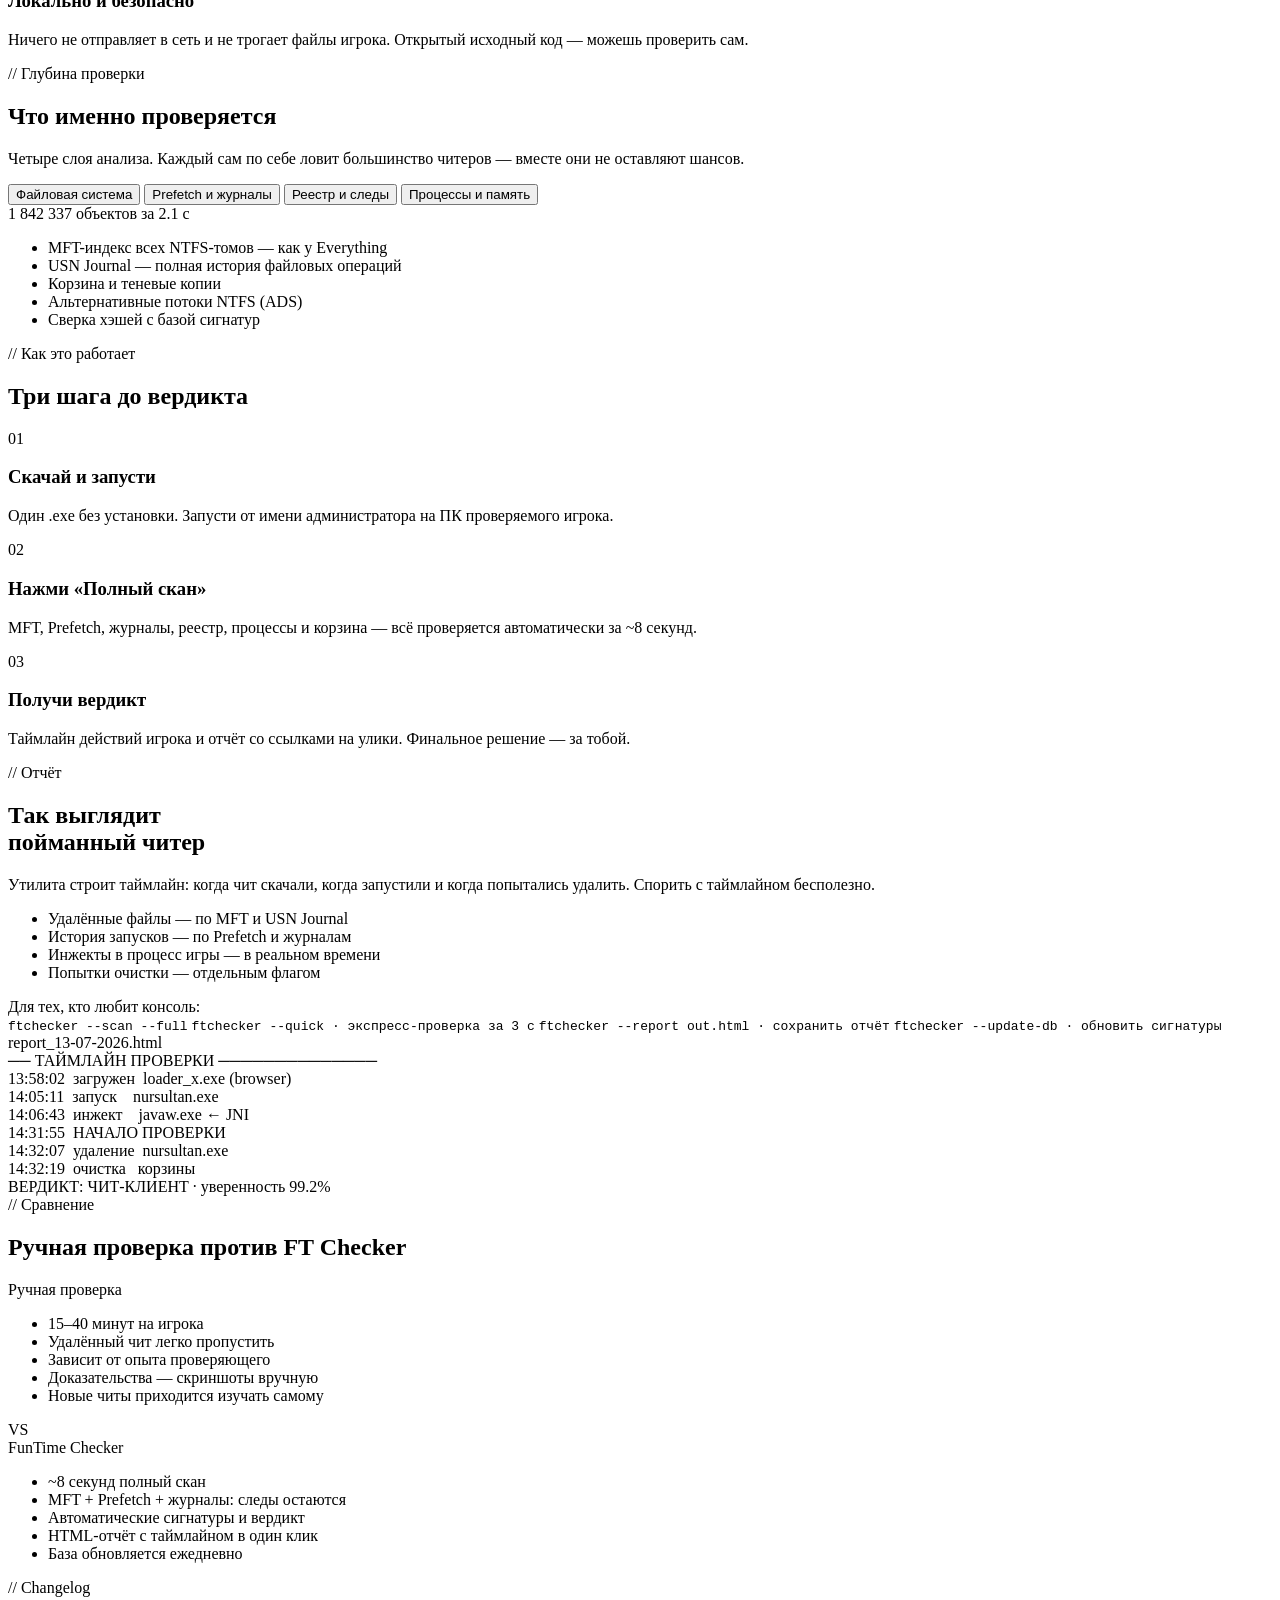
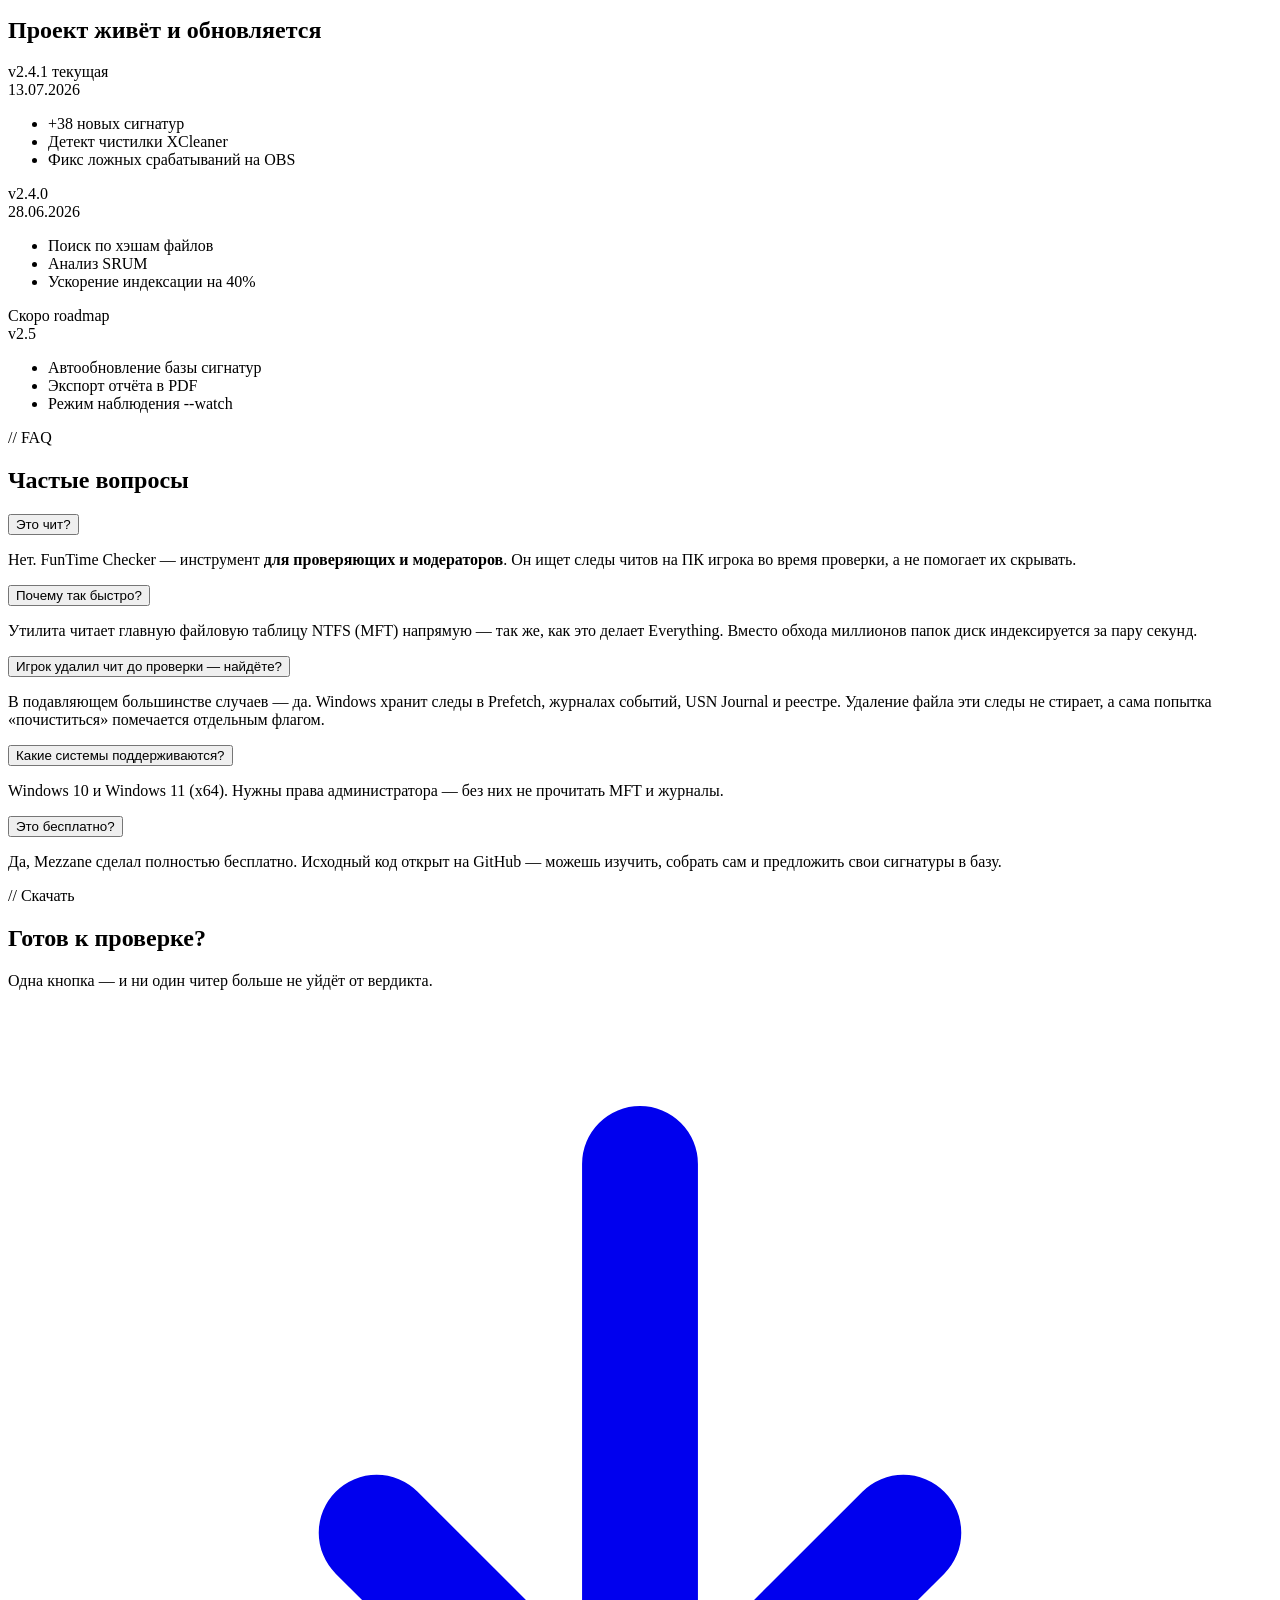
==== commit d81c53b0: "Update index.html" ====
--- a/index.html
+++ b/index.html
@@ -1,787 +1,499 @@
 <!DOCTYPE html>
 <html lang="ru">
 <head>
-    <meta charset="UTF-8" />
-    <meta name="viewport" content="width=device-width, initial-scale=1.0" />
-    <title>Funtime Anti-Cheat Checker — официальный чекер</title>
-    <link rel="preconnect" href="https://fonts.googleapis.com" />
-    <link rel="preconnect" href="https://fonts.gstatic.com" crossorigin />
-    <link href="https://fonts.googleapis.com/css2?family=Inter:wght@400;600;700;800;900&display=swap" rel="stylesheet" />
-    <style>
-        /* ===== ГЛОБАЛЬНЫЕ ===== */
-        * {
-            margin: 0;
-            padding: 0;
-            box-sizing: border-box;
-        }
-
-        body {
-            font-family: 'Inter', sans-serif;
-            background: #0a0505;
-            color: #e8dcdc;
-            min-height: 100vh;
-            background-image: 
-                radial-gradient(circle at 20% 30%, #2a0a0a 0%, #0a0505 80%),
-                radial-gradient(circle at 80% 70%, #1f0808 0%, transparent 60%);
-            padding: 20px;
-        }
-
-        .app-wrapper {
-            max-width: 880px;
-            width: 100%;
-            margin: 0 auto;
-            background: rgba(18, 8, 8, 0.92);
-            backdrop-filter: blur(12px);
-            -webkit-backdrop-filter: blur(12px);
-            border-radius: 48px;
-            padding: 32px 36px 44px;
-            border: 1px solid rgba(255, 40, 40, 0.08);
-            box-shadow: 0 25px 60px rgba(0, 0, 0, 0.9), 0 0 0 1px rgba(255, 0, 0, 0.06);
-        }
-
-        /* ===== ШАПКА ===== */
-        .header {
-            display: flex;
-            align-items: center;
-            gap: 16px;
-            margin-bottom: 28px;
-            border-bottom: 1px solid rgba(255, 40, 40, 0.10);
-            padding-bottom: 20px;
-            flex-wrap: wrap;
-        }
-
-        .logo {
-            display: flex;
-            align-items: center;
-            gap: 14px;
-        }
-
-        .logo-icon {
-            width: 52px;
-            height: 52px;
-            background: linear-gradient(135deg, #ff2020, #cc0000);
-            border-radius: 18px;
-            display: flex;
-            align-items: center;
-            justify-content: center;
-            font-weight: 900;
-            font-size: 26px;
-            color: #0a0505;
-            box-shadow: 0 4px 24px rgba(255, 0, 0, 0.3);
-        }
-
-        .logo-text {
-            font-weight: 800;
-            font-size: 26px;
-            letter-spacing: -0.5px;
-            background: linear-gradient(135deg, #ffffff, #d0b0b0);
-            -webkit-background-clip: text;
-            -webkit-text-fill-color: transparent;
-        }
-
-        .badge-header {
-            background: rgba(255, 40, 40, 0.12);
-            border: 1px solid rgba(255, 40, 40, 0.18);
-            padding: 4px 16px;
-            border-radius: 100px;
-            font-size: 11px;
-            font-weight: 700;
-            text-transform: uppercase;
-            letter-spacing: 0.8px;
-            color: #ff4444;
-            margin-left: auto;
-            white-space: nowrap;
-        }
-
-        /* ===== ВКЛАДКИ ===== */
-        .tabs {
-            display: flex;
-            gap: 6px;
-            background: #0f0808;
-            border-radius: 20px;
-            padding: 6px;
-            margin-bottom: 32px;
-            border: 1px solid #1f0c0c;
-            flex-wrap: wrap;
-        }
-
-        .tab-btn {
-            flex: 1;
-            min-width: 100px;
-            padding: 12px 18px;
-            border: none;
-            background: transparent;
-            color: #7a5a5a;
-            font-weight: 700;
-            font-size: 14px;
-            border-radius: 16px;
-            cursor: pointer;
-            transition: 0.25s;
-            font-family: 'Inter', sans-serif;
-            display: flex;
-            align-items: center;
-            justify-content: center;
-            gap: 8px;
-        }
-
-        .tab-btn:hover {
-            color: #d0b0b0;
-            background: rgba(255, 40, 40, 0.05);
-        }
-
-        .tab-btn.active {
-            background: linear-gradient(135deg, #ff2020, #cc0000);
-            color: #0a0505;
-            box-shadow: 0 4px 20px rgba(255, 0, 0, 0.25);
-        }
-
-        .tab-btn .icon {
-            font-size: 18px;
-        }
-
-        /* ===== КОНТЕНТ ВКЛАДОК ===== */
-        .tab-content {
-            display: none;
-            animation: fadeSlide 0.35s ease;
-        }
-
-        .tab-content.active {
-            display: block;
-        }
-
-        @keyframes fadeSlide {
-            0% {
-                opacity: 0;
-                transform: translateY(10px);
-            }
-            100% {
-                opacity: 1;
-                transform: translateY(0);
-            }
-        }
-
-        /* ===== ОБЩИЕ СТИЛИ ДЛЯ КОНТЕНТА ===== */
-        .section-title {
-            font-size: 28px;
-            font-weight: 800;
-            margin-bottom: 16px;
-            letter-spacing: -0.5px;
-            background: linear-gradient(135deg, #ffffff, #d0b0b0);
-            -webkit-background-clip: text;
-            -webkit-text-fill-color: transparent;
-        }
-
-        .section-sub {
-            font-size: 16px;
-            color: #9a7a7a;
-            line-height: 1.7;
-            margin-bottom: 24px;
-        }
-
-        .feature-grid {
-            display: grid;
-            grid-template-columns: repeat(auto-fit, minmax(220px, 1fr));
-            gap: 16px;
-            margin: 24px 0 20px;
-        }
-
-        .feature-card {
-            background: #120808;
-            border: 1px solid #1f0c0c;
-            border-radius: 20px;
-            padding: 20px 22px;
-            transition: 0.3s;
-        }
-
-        .feature-card:hover {
-            border-color: #ff202055;
-            transform: translateY(-2px);
-            box-shadow: 0 0 30px rgba(255, 0, 0, 0.04);
-        }
-
-        .feature-card .emoji {
-            font-size: 28px;
-            display: block;
-            margin-bottom: 8px;
-        }
-
-        .feature-card h4 {
-            font-size: 16px;
-            font-weight: 700;
-            color: #f0e4e4;
-            margin-bottom: 4px;
-        }
-
-        .feature-card p {
-            font-size: 14px;
-            color: #7a5a5a;
-            line-height: 1.5;
-        }
-
-        /* ===== КНОПКА СКАЧИВАНИЯ ===== */
-        .download-section {
-            margin-top: 28px;
-            padding: 28px 32px;
-            background: linear-gradient(135deg, rgba(255, 40, 40, 0.06), rgba(200, 0, 0, 0.04));
-            border: 1px solid rgba(255, 40, 40, 0.12);
-            border-radius: 28px;
-            display: flex;
-            align-items: center;
-            justify-content: space-between;
-            flex-wrap: wrap;
-            gap: 16px;
-        }
-
-        .download-info {
-            display: flex;
-            flex-direction: column;
-            gap: 4px;
-        }
-
-        .download-info .label {
-            font-size: 14px;
-            color: #7a5a5a;
-        }
-
-        .download-info .version {
-            font-size: 18px;
-            font-weight: 800;
-            color: #ff3333;
-        }
-
-        .btn-download {
-            padding: 16px 40px;
-            border-radius: 20px;
-            border: none;
-            background: linear-gradient(135deg, #ff2020, #cc0000);
-            color: #0a0505;
-            font-weight: 800;
-            font-size: 18px;
-            cursor: pointer;
-            transition: 0.3s;
-            font-family: 'Inter', sans-serif;
-            display: inline-flex;
-            align-items: center;
-            gap: 12px;
-            box-shadow: 0 4px 28px rgba(255, 0, 0, 0.25);
-            text-decoration: none;
-        }
-
-        .btn-download:hover {
-            transform: scale(1.03);
-            box-shadow: 0 8px 40px rgba(255, 0, 0, 0.35);
-        }
-
-        .btn-download:active {
-            transform: scale(0.97);
-        }
-
-        /* ===== СПИСОК ===== */
-        .info-list {
-            list-style: none;
-            padding: 0;
-            margin: 16px 0 12px;
-        }
-
-        .info-list li {
-            padding: 10px 0;
-            border-bottom: 1px solid rgba(255, 40, 40, 0.04);
-            display: flex;
-            align-items: flex-start;
-            gap: 12px;
-            color: #c0b0b0;
-            font-size: 15px;
-            line-height: 1.6;
-        }
-
-        .info-list li:last-child {
-            border-bottom: none;
-        }
-
-        .info-list .check {
-            color: #ff3333;
-            font-weight: 700;
-            font-size: 18px;
-            line-height: 1.4;
-        }
-
-        /* ===== ВЕРСИИ / СИСТЕМНЫЕ ТРЕБОВАНИЯ ===== */
-        .sys-req {
-            display: grid;
-            grid-template-columns: repeat(auto-fit, minmax(180px, 1fr));
-            gap: 12px;
-            margin: 16px 0 8px;
-        }
-
-        .sys-item {
-            background: #0f0808;
-            border-radius: 16px;
-            padding: 16px 20px;
-            border: 1px solid #1f0c0c;
-        }
-
-        .sys-item .label {
-            font-size: 12px;
-            color: #5a3a3a;
-            text-transform: uppercase;
-            letter-spacing: 0.5px;
-        }
-
-        .sys-item .value {
-            font-size: 16px;
-            font-weight: 600;
-            color: #e8dcdc;
-            margin-top: 2px;
-        }
-
-        /* ===== FAQ ===== */
-        .faq-item {
-            background: #120808;
-            border: 1px solid #1f0c0c;
-            border-radius: 16px;
-            padding: 16px 20px;
-            margin-bottom: 10px;
-            transition: 0.2s;
-        }
-
-        .faq-item:hover {
-            border-color: #ff202033;
-        }
-
-        .faq-item .question {
-            font-weight: 700;
-            color: #f0e4e4;
-            font-size: 15px;
-            display: flex;
-            align-items: center;
-            gap: 10px;
-        }
-
-        .faq-item .question .q-icon {
-            color: #ff3333;
-        }
-
-        .faq-item .answer {
-            color: #7a5a5a;
-            font-size: 14px;
-            line-height: 1.6;
-            margin-top: 6px;
-            padding-left: 34px;
-        }
-
-        /* ===== ФУТЕР ===== */
-        .footer {
-            margin-top: 32px;
-            padding-top: 20px;
-            border-top: 1px solid rgba(255, 40, 40, 0.05);
-            display: flex;
-            justify-content: space-between;
-            align-items: center;
-            flex-wrap: wrap;
-            gap: 12px;
-            font-size: 13px;
-            color: #5a3a3a;
-        }
-
-        .footer .trust {
-            display: flex;
-            gap: 20px;
-            align-items: center;
-        }
-
-        .footer .trust span {
-            display: flex;
-            align-items: center;
-            gap: 6px;
-        }
-
-        .footer .trust .red-dot {
-            color: #ff3333;
-        }
-
-        /* ===== ДОПОЛНИТЕЛЬНЫЕ КРАСНЫЕ АКЦЕНТЫ ===== */
-        .red-accent {
-            color: #ff3333;
-        }
-
-        .border-red {
-            border-color: #ff202033 !important;
-        }
-
-        code {
-            background: #1f0c0c;
-            padding: 2px 10px;
-            border-radius: 6px;
-            color: #ff6666;
-            font-size: 13px;
-        }
-
-        /* ===== АДАПТИВ ===== */
-        @media (max-width: 600px) {
-            .app-wrapper {
-                padding: 20px 16px 28px;
-                border-radius: 32px;
-            }
-
-            .header {
-                flex-direction: column;
-                align-items: flex-start;
-            }
-
-            .badge-header {
-                margin-left: 0;
-            }
-
-            .tabs {
-                flex-direction: column;
-            }
-
-            .tab-btn {
-                min-width: unset;
-                justify-content: center;
-            }
-
-            .download-section {
-                flex-direction: column;
-                align-items: stretch;
-                text-align: center;
-            }
-
-            .btn-download {
-                justify-content: center;
-            }
-
-            .section-title {
-                font-size: 22px;
-            }
-
-            .footer {
-                flex-direction: column;
-                text-align: center;
-            }
-        }
-
-        /* Дополнительный красный скроллбар (для Chrome) */
-        ::-webkit-scrollbar {
-            width: 8px;
-        }
-
-        ::-webkit-scrollbar-track {
-            background: #0a0505;
-        }
-
-        ::-webkit-scrollbar-thumb {
-            background: #cc0000;
-            border-radius: 4px;
-        }
-
-        ::-webkit-scrollbar-thumb:hover {
-            background: #ff2020;
-        }
-    </style>
+  <meta charset="UTF-8">
+  <meta name="viewport" content="width=device-width, initial-scale=1.0">
+  <title>FunTime Checker — найди любой чит за секунды</title>
+  <meta name="description" content="Профессиональная утилита для проверяющих FunTime. Сканирует диск со скоростью Everything и находит следы любого чит-клиента — даже удалённого.">
+  <meta name="theme-color" content="#07070c">
+  <meta property="og:title" content="FunTime Checker — найди любой чит за секунды">
+  <meta property="og:description" content="Утилита для проверок на FunTime: MFT-индекс, Prefetch, журналы, 250+ сигнатур чит-клиентов. Полный скан за ~8 секунд.">
+  <meta property="og:type" content="website">
+  <meta name="twitter:card" content="summary">
+  <meta name="twitter:title" content="FunTime Checker">
+  <meta name="twitter:description" content="Найди любой чит за секунды. Утилита для проверяющих FunTime.">
+  <link rel="icon" href="data:image/svg+xml,%3Csvg xmlns='http://www.w3.org/2000/svg' viewBox='0 0 24 24' fill='none' stroke='%23ff2d55' stroke-width='2'%3E%3Ccircle cx='12' cy='12' r='9'/%3E%3Cpath d='M12 3v4M12 17v4M3 12h4M17 12h4'/%3E%3Ccircle cx='12' cy='12' r='1.5' fill='%23ff2d55'/%3E%3C/svg%3E">
+  <link rel="preconnect" href="https://fonts.googleapis.com">
+  <link rel="preconnect" href="https://fonts.gstatic.com" crossorigin>
+  <link href="https://fonts.googleapis.com/css2?family=Unbounded:wght@500;700;900&family=Manrope:wght@400;500;600;700;800&family=JetBrains+Mono:wght@400;600&display=swap" rel="stylesheet">
+  <link rel="stylesheet" href="assets/style.css">
+  <script type="application/ld+json">
+  {
+    "@context": "https://schema.org",
+    "@type": "SoftwareApplication",
+    "name": "FunTime Checker",
+    "operatingSystem": "Windows 10, Windows 11",
+    "applicationCategory": "SecurityApplication",
+    "offers": { "@type": "Offer", "price": "0", "priceCurrency": "USD" },
+    "description": "Утилита для проверяющих FunTime: мгновенный поиск следов чит-клиентов по MFT, Prefetch, журналам Windows и реестру."
+  }
+  </script>
 </head>
 <body>
 
-    <div class="app-wrapper">
-
-        <!-- ===== ШАПКА ===== -->
-        <header class="header">
-            <div class="logo">
-                <div class="logo-icon">F</div>
-                <div class="logo-text">Funtime</div>
-            </div>
-            <div class="badge-header">🔴 Официальный чекер</div>
-        </header>
-
-        <!-- ===== НАВИГАЦИЯ (ВКЛАДКИ) ===== -->
-        <div class="tabs" id="tabsContainer">
-            <button class="tab-btn active" data-tab="tab-home">
-                <span class="icon">🏠</span> Главная
-            </button>
-            <button class="tab-btn" data-tab="tab-features">
-                <span class="icon">⚡</span> Особенности
-            </button>
-            <button class="tab-btn" data-tab="tab-faq">
-                <span class="icon">❓</span> FAQ
-            </button>
-            <button class="tab-btn" data-tab="tab-download">
-                <span class="icon">📥</span> Скачать
-            </button>
-        </div>
-
-        <!-- ============================================================ -->
-        <!-- ===== ВКЛАДКА 1: ГЛАВНАЯ ===== -->
-        <!-- ============================================================ -->
-        <div class="tab-content active" id="tab-home">
-            <h1 class="section-title">Funtime Anti-Cheat Checker</h1>
-            <p class="section-sub">
-                <strong style="color:#ff4444;">Официальный инструмент</strong> для проверки игроков на использование запрещённого ПО
-                на сервере <strong style="color:#ff4444;">Funtime</strong>. Разработан командой администрации для обеспечения
-                честной игры.
-            </p>
-
-            <div class="feature-grid">
-                <div class="feature-card">
-                    <span class="emoji">🛡️</span>
-                    <h4>Безопасность</h4>
-                    <p>Сканер не содержит вирусов и не собирает личные данные. Проверено антивирусами.</p>
-                </div>
-                <div class="feature-card">
-                    <span class="emoji">⚡</span>
-                    <h4>Быстрый анализ</h4>
-                    <p>Проверка занимает менее 5 секунд. Мгновенный результат по игроку.</p>
-                </div>
-                <div class="feature-card">
-                    <span class="emoji">🔐</span>
-                    <h4>Официальный релиз</h4>
-                    <p>Единственный оригинальный чекер от сервера Funtime. Все остальные — подделки.</p>
-                </div>
-            </div>
-
-            <!-- СИСТЕМНЫЕ ТРЕБОВАНИЯ -->
-            <h3 style="font-size:18px; font-weight:700; margin-top:24px; margin-bottom:12px; color:#e8dcdc;">
-                💻 Системные требования
-            </h3>
-            <div class="sys-req">
-                <div class="sys-item">
-                    <div class="label">ОС</div>
-                    <div class="value">Windows 10 / 11</div>
-                </div>
-                <div class="sys-item">
-                    <div class="label">Процессор</div>
-                    <div class="value">Intel Core i3+ / AMD Ryzen 3+</div>
-                </div>
-                <div class="sys-item">
-                    <div class="label">ОЗУ</div>
-                    <div class="value">4 GB (рекомендуется 8 GB)</div>
-                </div>
-                <div class="sys-item">
-                    <div class="label">Версия .NET</div>
-                    <div class="value">.NET 6.0 или выше</div>
-                </div>
-            </div>
-
-            <!-- БЛОК СКАЧИВАНИЯ (ДУБЛИРУЕТСЯ НА ВКЛАДКЕ) -->
-            <div class="download-section" style="margin-top:28px;">
-                <div class="download-info">
-                    <span class="label">Официальный релиз</span>
-                    <span class="version">Funtime Checker v2.4.1</span>
-                    <span style="font-size:13px; color:#5a3a3a;">Обновлено: 17 июля 2026</span>
-                </div>
-                <a href="#" class="btn-download" id="downloadBtnMain">
-                    📥 Скачать чекер
-                </a>
-            </div>
-        </div>
-
-        <!-- ============================================================ -->
-        <!-- ===== ВКЛАДКА 2: ОСОБЕННОСТИ ===== -->
-        <!-- ============================================================ -->
-        <div class="tab-content" id="tab-features">
-            <h2 class="section-title">⚡ Возможности чекера</h2>
-            <p class="section-sub">
-                Что умеет официальный Funtime Anti-Cheat Checker и почему он — лучший выбор для администрации.
-            </p>
-
-            <ul class="info-list">
-                <li>
-                    <span class="check">✔</span>
-                    <div><strong style="color:#f0e4e4;">Обнаружение кликеров</strong> — анализирует паттерны кликов мыши, выявляет автоматические кликеры.</div>
-                </li>
-                <li>
-                    <span class="check">✔</span>
-                    <div><strong style="color:#f0e4e4;">Сканирование процессов</strong> — проверяет запущенные процессы на наличие известных читов.</div>
-                </li>
-                <li>
-                    <span class="check">✔</span>
-                    <div><strong style="color:#f0e4e4;">Анализ памяти</strong> — детектирует модификации памяти игры (ESP, Wallhack).</div>
-                </li>
-                <li>
-                    <span class="check">✔</span>
-                    <div><strong style="color:#f0e4e4;">Проверка пакетов</strong> — анализирует сетевой трафик на подозрительные паттерны.</div>
-                </li>
-                <li>
-                    <span class="check">✔</span>
-                    <div><strong style="color:#f0e4e4;">База сигнатур</strong> — содержит более 500+ сигнатур популярных читов.</div>
-                </li>
-                <li>
-                    <span class="check">✔</span>
-                    <div><strong style="color:#f0e4e4;">Автообновление</strong> — автоматически обновляет базу сигнатур при подключении к интернету.</div>
-                </li>
-                <li>
-                    <span class="check">✔</span>
-                    <div><strong style="color:#f0e4e4;">Экспорт отчётов</strong> — сохраняет результаты проверки в файл для дальнейшего анализа.</div>
-                </li>
+  <div class="progress" id="progress" aria-hidden="true"></div>
+  <div class="cursor-glow" id="cursorGlow" aria-hidden="true"></div>
+  <div class="noise" aria-hidden="true"></div>
+
+  <!-- ================= NAV ================= -->
+  <header class="nav" id="nav">
+    <div class="container nav-inner">
+      <a href="#top" class="logo" aria-label="FunTime Checker — на главную">
+        <svg viewBox="0 0 24 24" fill="none" stroke="currentColor" stroke-width="2" stroke-linecap="round" aria-hidden="true">
+          <circle cx="12" cy="12" r="9"/>
+          <path d="M12 3v4M12 17v4M3 12h4M17 12h4"/>
+          <circle cx="12" cy="12" r="1.5" fill="currentColor"/>
+        </svg>
+        <span>FUNTIME<em>CHECKER</em></span>
+      </a>
+      <nav class="nav-links" id="navLinks" aria-label="Основная навигация">
+        <a href="#search" data-spy="search">Поиск</a>
+        <a href="#features" data-spy="features">Возможности</a>
+        <a href="#coverage" data-spy="coverage">Что проверяет</a>
+        <a href="#faq" data-spy="faq">FAQ</a>
+        <a href="#download" class="btn btn-sm btn-primary">Скачать</a>
+      </nav>
+      <button class="burger" id="burger" aria-label="Открыть меню" aria-expanded="false"><span></span><span></span><span></span></button>
+    </div>
+  </header>
+
+  <main>
+    <!-- ================= HERO ================= -->
+    <section class="hero" id="top">
+      <canvas id="net" aria-hidden="true"></canvas>
+      <div class="hero-glow hero-glow-1" aria-hidden="true"></div>
+      <div class="hero-glow hero-glow-2" aria-hidden="true"></div>
+      <div class="scanline" aria-hidden="true"></div>
+
+      <div class="container hero-inner">
+        <div class="hero-copy">
+          <div class="badge reveal">
+            <span class="badge-dot"></span>
+            <span id="heroVer">v2.4.1</span> &nbsp;·&nbsp; Windows 10/11 &nbsp;·&nbsp; Open Source
+          </div>
+          <h1 class="reveal d1">Читы <span class="grad glitch" data-text="не спрячутся">не&nbsp;спрячутся</span>.<br>Вообще никак.</h1>
+          <p class="lead reveal d2">
+            Профессиональная утилита для проверяющих FunTime.
+            Сканирует диск со скоростью Everything и находит следы
+            любого чит-клиента — <b>даже удалённого за минуту до проверки</b>.
+          </p>
+          <div class="cta reveal d3">
+            <a href="#download" class="btn btn-primary btn-lg magnetic">
+              <svg viewBox="0 0 24 24" fill="none" stroke="currentColor" stroke-width="2.2" stroke-linecap="round" stroke-linejoin="round" aria-hidden="true"><path d="M12 3v12m0 0l-5-5m5 5l5-5M4 21h16"/></svg>
+              Скачать бесплатно
+            </a>
+            <a href="#search" class="btn btn-ghost btn-lg">Попробовать поиск</a>
+          </div>
+          <div class="hero-meta reveal d4">
+            <span>Без установки</span><i></i><span>~67 МБ</span><i></i><span>Скан за ~8 сек</span>
+          </div>
+        </div>
+
+        <div class="hero-term reveal rr d2">
+          <div class="term tilt">
+            <div class="term-bar">
+              <span class="td td-r"></span><span class="td td-y"></span><span class="td td-g"></span>
+              <span class="term-title">ftchecker.exe — полный скан</span>
+            </div>
+            <div class="term-body" id="termBody"></div>
+          </div>
+          <div class="term-shadow" aria-hidden="true"></div>
+        </div>
+      </div>
+
+      <a href="#search" class="scroll-hint" aria-label="Листай вниз"><span></span></a>
+    </section>
+
+    <!-- ================= TICKER ================= -->
+    <div class="ticker" aria-hidden="true">
+      <div class="ticker-track">
+        <div class="ticker-group">
+          <b>ДЕТЕКТИТ:</b><span>Nursultan</span><span>Celestial</span><span>Expensive 4.1</span><span>Wexside</span><span>Wild Client</span><span>RockStar</span><span>DeadCode</span><span>Akrien</span><span>Delta</span><span>NightWare</span><span>Baritone</span><span>приватные сборки</span><span>DLL-инжекты</span><span>чистилки</span>
+        </div>
+        <div class="ticker-group">
+          <b>ДЕТЕКТИТ:</b><span>Nursultan</span><span>Celestial</span><span>Expensive 4.1</span><span>Wexside</span><span>Wild Client</span><span>RockStar</span><span>DeadCode</span><span>Akrien</span><span>Delta</span><span>NightWare</span><span>Baritone</span><span>приватные сборки</span><span>DLL-инжекты</span><span>чистилки</span>
+        </div>
+      </div>
+    </div>
+
+    <!-- ================= STATS ================= -->
+    <section class="stats">
+      <div class="container stats-grid">
+        <div class="stat reveal"><div class="stat-num"><span class="num" data-count="250">0</span>+</div><div class="stat-label">сигнатур в базе</div></div>
+        <div class="stat reveal d1"><div class="stat-num"><span class="num" data-count="8">0</span> сек</div><div class="stat-label">средний полный скан</div></div>
+        <div class="stat reveal d2"><div class="stat-num"><span class="num" data-count="99.2" data-decimals="1">0</span>%</div><div class="stat-label">точность вердикта</div></div>
+        <div class="stat reveal d3"><div class="stat-num"><span class="num" data-count="12400">0</span></div><div class="stat-label">проверок проведено</div></div>
+      </div>
+    </section>
+
+    <!-- ================= SEARCH DEMO ================= -->
+    <section class="section" id="search">
+      <div class="container">
+        <div class="section-head reveal">
+          <div class="eyebrow">// Живое демо</div>
+          <h2>Попробуй поиск <span class="grad">прямо здесь</span></h2>
+          <p class="section-sub">Мини-версия движка на демо-данных реальной проверки. Тот же мгновенный фильтр, что и в утилите — начни печатать.</p>
+        </div>
+
+        <div class="search-app reveal rs d1">
+          <div class="sa-toolbar">
+            <svg class="sa-ico" viewBox="0 0 24 24" fill="none" stroke="currentColor" stroke-width="2" stroke-linecap="round" aria-hidden="true"><circle cx="11" cy="11" r="7"/><path d="M21 21l-4.3-4.3"/></svg>
+            <input type="text" id="saInput" class="sa-input" placeholder="Поиск по индексу: nursultan, *.jar, prefetch…" autocomplete="off" spellcheck="false" aria-label="Поиск по демо-индексу">
+            <span class="sa-kbd" aria-hidden="true">/</span>
+          </div>
+          <div class="sa-chips" role="group" aria-label="Быстрые фильтры">
+            <button class="chip" data-q="nursultan">nursultan</button>
+            <button class="chip" data-q="*.jar">*.jar</button>
+            <button class="chip" data-q="prefetch">prefetch</button>
+            <button class="chip" data-q=":удалённые">удалённые</button>
+            <button class="chip" data-q="">сбросить</button>
+          </div>
+          <div class="sa-meta" id="saMeta" aria-live="polite"></div>
+          <div class="sa-table-wrap">
+            <table class="sa-table">
+              <thead>
+                <tr><th>Путь</th><th>Размер</th><th>Изменён</th><th>Статус</th></tr>
+              </thead>
+              <tbody id="saBody"></tbody>
+            </table>
+          </div>
+          <div class="sa-empty" id="saEmpty" hidden>Ничего не найдено. Читер бы обрадовался — но это демо.</div>
+        </div>
+      </div>
+    </section>
+
+    <!-- ================= FEATURES ================= -->
+    <section class="section section-alt" id="features">
+      <div class="container">
+        <div class="section-head reveal">
+          <div class="eyebrow">// Возможности</div>
+          <h2>Всё, что нужно проверяющему.<br><span class="grad">И ничего лишнего.</span></h2>
+        </div>
+        <div class="grid grid-3">
+          <article class="card tilt reveal">
+            <div class="card-icon"><svg viewBox="0 0 24 24" fill="none" stroke="currentColor" stroke-width="1.8" stroke-linecap="round" stroke-linejoin="round" aria-hidden="true"><path d="M13 2L4.5 13.5H11L10 22l8.5-11.5H12L13 2z"/></svg></div>
+            <h3>Скорость Everything</h3>
+            <p>Прямое чтение MFT диска: миллионы файлов индексируются за пару секунд. Поиск по имени, хэшу и дате — мгновенный.</p>
+          </article>
+          <article class="card tilt reveal d1">
+            <div class="card-icon"><svg viewBox="0 0 24 24" fill="none" stroke="currentColor" stroke-width="1.8" stroke-linecap="round" stroke-linejoin="round" aria-hidden="true"><path d="M12 2l8 4v6c0 5-3.5 8.5-8 10-4.5-1.5-8-5-8-10V6l8-4z"/><path d="M9 12l2 2 4-4.5"/></svg></div>
+            <h3>250+ сигнатур</h3>
+            <p>База актуальных чит-клиентов FunTime: от Nursultan до приватных сборок. Пополняется каждый день сообществом проверяющих.</p>
+          </article>
+          <article class="card tilt reveal d2">
+            <div class="card-icon"><svg viewBox="0 0 24 24" fill="none" stroke="currentColor" stroke-width="1.8" stroke-linecap="round" stroke-linejoin="round" aria-hidden="true"><path d="M2 12s3.5-7 10-7 10 7 10 7-3.5 7-10 7S2 12 2 12z"/><circle cx="12" cy="12" r="3"/></svg></div>
+            <h3>Видит удалённое</h3>
+            <p>Prefetch, журналы Windows, USN Journal, корзина. Следы остаются, даже если чит удалили — и утилита их найдёт.</p>
+          </article>
+          <article class="card tilt reveal">
+            <div class="card-icon"><svg viewBox="0 0 24 24" fill="none" stroke="currentColor" stroke-width="1.8" stroke-linecap="round" stroke-linejoin="round" aria-hidden="true"><path d="M3 3l18 18M10.5 6H19a1 1 0 011 1v10M6 6H5a1 1 0 00-1 1v11a1 1 0 001 1h13"/></svg></div>
+            <h3>Антиобход</h3>
+            <p>Детектит чистилки, сброс журналов, переименование в «OBS.exe» и самоудаляющиеся лоадеры. Попытка замести следы — отдельный флаг.</p>
+          </article>
+          <article class="card tilt reveal d1">
+            <div class="card-icon"><svg viewBox="0 0 24 24" fill="none" stroke="currentColor" stroke-width="1.8" stroke-linecap="round" stroke-linejoin="round" aria-hidden="true"><path d="M14 2H6a1 1 0 00-1 1v18a1 1 0 001 1h12a1 1 0 001-1V7l-5-5z"/><path d="M14 2v5h5M9 13h6M9 17h6"/></svg></div>
+            <h3>Отчёт одним кликом</h3>
+            <p>Готовый HTML-отчёт с таймлайном событий и уликами. Скинул в дискорд — и вердикт очевиден каждому.</p>
+          </article>
+          <article class="card tilt reveal d2">
+            <div class="card-icon"><svg viewBox="0 0 24 24" fill="none" stroke="currentColor" stroke-width="1.8" stroke-linecap="round" stroke-linejoin="round" aria-hidden="true"><rect x="4" y="10" width="16" height="11" rx="2"/><path d="M8 10V7a4 4 0 018 0v3"/><circle cx="12" cy="15.5" r="1.5"/></svg></div>
+            <h3>Локально и безопасно</h3>
+            <p>Ничего не отправляет в сеть и не трогает файлы игрока. Открытый исходный код — можешь проверить сам.</p>
+          </article>
+        </div>
+      </div>
+    </section>
+
+    <!-- ================= COVERAGE (tabs) ================= -->
+    <section class="section" id="coverage">
+      <div class="container">
+        <div class="section-head reveal">
+          <div class="eyebrow">// Глубина проверки</div>
+          <h2>Что именно проверяется</h2>
+          <p class="section-sub">Четыре слоя анализа. Каждый сам по себе ловит большинство читеров — вместе они не оставляют шансов.</p>
+        </div>
+
+        <div class="tabs reveal rs d1">
+          <div class="tabs-nav" role="tablist" aria-label="Слои проверки">
+            <button class="tab-btn active" role="tab" aria-selected="true" data-tab="0">Файловая система</button>
+            <button class="tab-btn" role="tab" aria-selected="false" data-tab="1">Prefetch и журналы</button>
+            <button class="tab-btn" role="tab" aria-selected="false" data-tab="2">Реестр и следы</button>
+            <button class="tab-btn" role="tab" aria-selected="false" data-tab="3">Процессы и память</button>
+          </div>
+
+          <div class="tab-panels">
+            <div class="tab-panel active" role="tabpanel">
+              <div class="tp-count"><span class="grad">1 842 337</span> объектов за 2.1 с</div>
+              <ul class="tp-list">
+                <li>MFT-индекс всех NTFS-томов — как у Everything</li>
+                <li>USN Journal — полная история файловых операций</li>
+                <li>Корзина и теневые копии</li>
+                <li>Альтернативные потоки NTFS (ADS)</li>
+                <li>Сверка хэшей с базой сигнатур</li>
+              </ul>
+            </div>
+            <div class="tab-panel" role="tabpanel" hidden>
+              <div class="tp-count"><span class="grad">14 302</span> события</div>
+              <ul class="tp-list">
+                <li>Prefetch — что и когда запускалось</li>
+                <li>Журналы событий Windows</li>
+                <li>BAM/DAM — фоновая активность процессов</li>
+                <li>SRUM — сетевая активность приложений</li>
+                <li>Единый таймлайн активности игрока</li>
+              </ul>
+            </div>
+            <div class="tab-panel" role="tabpanel" hidden>
+              <div class="tp-count"><span class="grad">3 812</span> ключей реестра</div>
+              <ul class="tp-list">
+                <li>ShimCache, AmCache, MuiCache</li>
+                <li>UserAssist — запуски из проводника</li>
+                <li>MRU-списки и Jump Lists</li>
+                <li>Службы DPS / PcaSvc</li>
+                <li>Автозагрузка и запланированные задачи</li>
+              </ul>
+            </div>
+            <div class="tab-panel" role="tabpanel" hidden>
+              <div class="tp-count"><span class="grad">214</span> процессов</div>
+              <ul class="tp-list">
+                <li>Сканирование запущенных процессов</li>
+                <li>Детект JNI-инжектов в javaw.exe</li>
+                <li>Подозрительные модули и хуки</li>
+                <li>Маскировка под системные имена</li>
+                <li>Проверка цифровых подписей</li>
+              </ul>
+            </div>
+          </div>
+        </div>
+      </div>
+    </section>
+
+    <!-- ================= HOW ================= -->
+    <section class="section section-alt" id="how">
+      <div class="container">
+        <div class="section-head reveal">
+          <div class="eyebrow">// Как это работает</div>
+          <h2>Три шага до вердикта</h2>
+        </div>
+        <div class="steps">
+          <div class="step reveal">
+            <div class="step-num">01</div>
+            <h3>Скачай и запусти</h3>
+            <p>Один .exe без установки. Запусти от имени администратора на ПК проверяемого игрока.</p>
+          </div>
+          <div class="step-line" aria-hidden="true"></div>
+          <div class="step reveal d1">
+            <div class="step-num">02</div>
+            <h3>Нажми «Полный скан»</h3>
+            <p>MFT, Prefetch, журналы, реестр, процессы и корзина — всё проверяется автоматически за ~8 секунд.</p>
+          </div>
+          <div class="step-line" aria-hidden="true"></div>
+          <div class="step reveal d2">
+            <div class="step-num">03</div>
+            <h3>Получи вердикт</h3>
+            <p>Таймлайн действий игрока и отчёт со ссылками на улики. Финальное решение — за тобой.</p>
+          </div>
+        </div>
+      </div>
+    </section>
+
+    <!-- ================= DEMO (timeline) ================= -->
+    <section class="section" id="demo">
+      <div class="container demo-grid">
+        <div class="demo-copy reveal rl">
+          <div class="eyebrow">// Отчёт</div>
+          <h2>Так выглядит<br><span class="grad">пойманный читер</span></h2>
+          <p class="lead">Утилита строит таймлайн: когда чит скачали, когда запустили и когда попытались удалить. Спорить с таймлайном бесполезно.</p>
+          <ul class="checklist">
+            <li>Удалённые файлы — по MFT и USN Journal</li>
+            <li>История запусков — по Prefetch и журналам</li>
+            <li>Инжекты в процесс игры — в реальном времени</li>
+            <li>Попытки очистки — отдельным флагом</li>
+          </ul>
+          <div class="cli-hint">
+            <div class="cli-hint-title">Для тех, кто любит консоль:</div>
+            <code>ftchecker --scan --full</code>
+            <code>ftchecker --quick <span>· экспресс-проверка за 3 с</span></code>
+            <code>ftchecker --report out.html <span>· сохранить отчёт</span></code>
+            <code>ftchecker --update-db <span>· обновить сигнатуры</span></code>
+          </div>
+        </div>
+        <div class="reveal rr d1">
+          <div class="term term-static tilt">
+            <div class="term-bar">
+              <span class="td td-r"></span><span class="td td-y"></span><span class="td td-g"></span>
+              <span class="term-title">report_13-07-2026.html</span>
+            </div>
+            <div class="term-body">
+              <div class="t-line t-dim">── ТАЙМЛАЙН ПРОВЕРКИ ──────────────</div>
+              <div class="t-line t-ok">13:58:02&nbsp; загружен&nbsp; loader_x.exe (browser)</div>
+              <div class="t-line t-warn">14:05:11&nbsp; запуск&nbsp;&nbsp;&nbsp; nursultan.exe</div>
+              <div class="t-line t-warn">14:06:43&nbsp; инжект&nbsp;&nbsp;&nbsp; javaw.exe ← JNI</div>
+              <div class="t-line t-err">14:31:55&nbsp; НАЧАЛО ПРОВЕРКИ</div>
+              <div class="t-line t-warn">14:32:07&nbsp; удаление&nbsp; nursultan.exe</div>
+              <div class="t-line t-warn">14:32:19&nbsp; очистка&nbsp;&nbsp; корзины</div>
+              <div class="t-line t-err">ВЕРДИКТ: ЧИТ-КЛИЕНТ · уверенность 99.2%</div>
+            </div>
+          </div>
+        </div>
+      </div>
+    </section>
+
+    <!-- ================= COMPARE ================= -->
+    <section class="section section-alt" id="compare">
+      <div class="container">
+        <div class="section-head reveal">
+          <div class="eyebrow">// Сравнение</div>
+          <h2>Ручная проверка против <span class="grad">FT Checker</span></h2>
+        </div>
+        <div class="compare reveal rs d1">
+          <div class="cmp-col cmp-manual">
+            <div class="cmp-head">Ручная проверка</div>
+            <ul>
+              <li><i class="x"></i>15–40 минут на игрока</li>
+              <li><i class="x"></i>Удалённый чит легко пропустить</li>
+              <li><i class="x"></i>Зависит от опыта проверяющего</li>
+              <li><i class="x"></i>Доказательства — скриншоты вручную</li>
+              <li><i class="x"></i>Новые читы приходится изучать самому</li>
             </ul>
-
-            <div style="background:#120808; border:1px solid #1f0c0c; border-radius:20px; padding:18px 22px; margin-top:16px;">
-                <p style="color:#7a5a5a; font-size:14px;">
-                    <strong style="color:#ff4444;">🔴 Оригинальность:</strong> Каждый скачанный экземпляр имеет уникальный цифровой
-                    сертификат, подтверждающий подлинность. Это гарантирует, что вы используете именно официальный
-                    чекер от сервера Funtime.
-                </p>
-            </div>
-        </div>
-
-        <!-- ============================================================ -->
-        <!-- ===== ВКЛАДКА 3: FAQ ===== -->
-        <!-- ============================================================ -->
-        <div class="tab-content" id="tab-faq">
-            <h2 class="section-title">❓ Часто задаваемые вопросы</h2>
-
-            <div class="faq-item">
-                <div class="question"><span class="q-icon">🔴</span> Что такое Funtime Anti-Cheat Checker?</div>
-                <div class="answer">
-                    Это официальный инструмент от сервера Funtime, предназначенный для обнаружения читов
-                    у игроков. Используется администрацией для модерации и поддержания честной игры.
-                </div>
-            </div>
-
-            <div class="faq-item">
-                <div class="question"><span class="q-icon">🔴</span> Это вирус? Безопасно ли скачивать?</div>
-                <div class="answer">
-                    Абсолютно безопасно! Чекер проверен ведущими антивирусами (Kaspersky, Dr.Web, Windows Defender)
-                    и не содержит вредоносного кода. Все исходные коды доступны для аудита.
-                </div>
-            </div>
-
-            <div class="faq-item">
-                <div class="question"><span class="q-icon">🔴</span> Как отличить оригинальный чекер от подделки?</div>
-                <div class="answer">
-                    Оригинальный чекер имеет цифровую подпись Funtime Team, а также при запуске показывает
-                    <span style="color:#ff4444;">красный индикатор верификации</span>. Скачивайте только с официального сайта по ссылке выше.
-                </div>
-            </div>
-
-            <div class="faq-item">
-                <div class="question"><span class="q-icon">🔴</span> Нужно ли платить за использование?</div>
-                <div class="answer">
-                    Нет! Funtime Anti-Cheat Checker полностью бесплатен для всех игроков и администрации сервера.
-                    Мы против распространения читов и делаем инструмент доступным каждому.
-                </div>
-            </div>
-
-            <div class="faq-item">
-                <div class="question"><span class="q-icon">🔴</span> Как часто обновляется чекер?</div>
-                <div class="answer">
-                    Обновления выходят еженедельно. Мы добавляем новые сигнатуры читов и улучшаем алгоритмы
-                    обнаружения. Обновление происходит автоматически при подключении к интернету.
-                </div>
-            </div>
-        </div>
-
-        <!-- ============================================================ -->
-        <!-- ===== ВКЛАДКА 4: СКАЧАТЬ ===== -->
-        <!-- ============================================================ -->
-        <div class="tab-content" id="tab-download">
-            <h2 class="section-title">📥 Скачать чекер</h2>
-            <p class="section-sub">
-                Загрузите официальный Funtime Anti-Cheat Checker и начните проверять игроков уже сейчас.
-            </p>
-
-            <!-- ОСНОВНОЙ БЛОК СКАЧИВАНИЯ -->
-            <div class="download-section" style="margin-top:8px;">
-                <div class="download-info">
-                    <span class="label">Актуальная версия</span>
-                    <span class="version">Funtime Checker v2.4.1</span>
-                    <span style="font-size:13px; color:#5a3a3a;">
-                        📅 17 июля 2026 · 24.7 MB · Windows x64
-                    </span>
-                    <span style="font-size:13px; color:#ff4444; margin-top:4px;">
-                        ✅ Проверено на вирусы · Цифровая подпись Funtime Team
-                    </span>
-                </div>
-                <a href="#" class="btn-download" id="downloadBtnTab">
-                    📥 Скачать сейчас
-                </a>
-            </div>
-
-            <!-- ДОПОЛНИТЕЛЬНАЯ ИНФОРМАЦИЯ -->
-            <div style="margin-top:24px; display:grid; grid-template-columns:1fr 1fr; gap:16px;">
-
-                <div style="background:#120808; border:1px solid #1f0c0c; border-radius:20px; padding:18px 20px;">
-                    <div style="font-size:14px; color:#5a3a3a; margin-bottom:4px;">📦 Формат файла</div>
-                    <div style="font-size:16px; font-weight:600; color:#e8dcdc;">Installer (.exe) · ZIP-архив</div>
-                </div>
-
-                <div style="background:#120808; border:1px solid #1f0c0c; border-radius:20px; padding:18px 20px;">
-                    <div style="font-size:14px; color:#5a3a3a; margin-bottom:4px;">🔑 Хеш (SHA-256)</div>
-                    <div style="font-size:13px; font-family:monospace; color:#7a5a5a; word-break:break-all;">
-                        a7f8e3d2c1b4a5f6e7d8c9b0a1f2e3d4c5b6a7f8e9d0c1b2a3f4e5d6c7b8a9f0
-                    </div>
-                </div>
-
-            </div>
-
-            <!-- ИНСТРУКЦИЯ -->
-            <div style="background:#0f0808; border:1px solid #1f0c0c; border-radius:20px; padding:18px 22px; margin-top:16px;">
-                <h4 style="color:#f0e4e4; margin-bottom:8px;">📖 Как установить:</h4>
-                <ol style="color:#7a5a5a; font-size:14px; line-height:2; padding-left:20px;">
-                    <li>Скачай файл по кнопке выше.</li>
-                    <li>Запусти установщик <code>Funtime_Checker_Setup.exe</code>.</li>
-                    <li>Следуй инструкциям мастера установки (выбери папку, создай ярлык).</li>
-                    <li>Запусти чекер через ярлык на рабочем столе.</li>
-                    <li>Введи ник игрока и нажми «Проверить».</li>
-                </ol>
-            </div>
-
-            <!-- ДОПОЛНИТЕЛЬНОЕ ПРЕДУПРЕЖДЕНИЕ -->
-            <div style="margin-top:16px; padding:16px 20px; background:#1f0808; border:1px solid #ff202033; border-radius:16px;">
-                <p style="color:#ff6666; font-size:14px; display:flex; align-items:center; gap:10px;">
-                    <span style="font-size:20px;">⚠️</span>
-                    <strong>Внимание!</strong> Скачивайте чекер ТОЛЬКО с этого сайта. Использование поддельных версий может привести к блокировке вашего аккаунта!
-                </p>
-            </div>
-        </div>
-
-        <!-- ===== ФУТЕР ===== -->
-        <div class="footer">
-            <div>© 2026 Funtime Team · Все права защищены</div>
-            <div class="trust">
-                <span><span class="red-dot">🛡️</span> Безопасно</span>
-                <span><span class="red-dot">🔴</span> Официально</span>
-                <span><span class="red-dot">⭐</span> 4.9 / 5</span>
-            </div>
-        </div>
-
+          </div>
+          <div class="cmp-vs" aria-hidden="true">VS</div>
+          <div class="cmp-col cmp-ft">
+            <div class="cmp-head">FunTime Checker</div>
+            <ul>
+              <li><i class="v"></i>~8 секунд полный скан</li>
+              <li><i class="v"></i>MFT + Prefetch + журналы: следы остаются</li>
+              <li><i class="v"></i>Автоматические сигнатуры и вердикт</li>
+              <li><i class="v"></i>HTML-отчёт с таймлайном в один клик</li>
+              <li><i class="v"></i>База обновляется ежедневно</li>
+            </ul>
+          </div>
+        </div>
+      </div>
+    </section>
+
+    <!-- ================= CHANGELOG ================= -->
+    <section class="section changelog-sec">
+      <div class="container">
+        <div class="section-head reveal">
+          <div class="eyebrow">// Changelog</div>
+          <h2>Проект живёт и обновляется</h2>
+        </div>
+        <div class="changelog reveal d1">
+          <div class="cl-item">
+            <div class="cl-ver">v2.4.1 <span class="cl-tag">текущая</span></div>
+            <div class="cl-date">13.07.2026</div>
+            <ul><li>+38 новых сигнатур</li><li>Детект чистилки XCleaner</li><li>Фикс ложных срабатываний на OBS</li></ul>
+          </div>
+          <div class="cl-item">
+            <div class="cl-ver">v2.4.0</div>
+            <div class="cl-date">28.06.2026</div>
+            <ul><li>Поиск по хэшам файлов</li><li>Анализ SRUM</li><li>Ускорение индексации на 40%</li></ul>
+          </div>
+          <div class="cl-item cl-soon">
+            <div class="cl-ver">Скоро <span class="cl-tag cl-tag-soon">roadmap</span></div>
+            <div class="cl-date">v2.5</div>
+            <ul><li>Автообновление базы сигнатур</li><li>Экспорт отчёта в PDF</li><li>Режим наблюдения --watch</li></ul>
+          </div>
+        </div>
+      </div>
+    </section>
+
+    <!-- ================= FAQ ================= -->
+    <section class="section section-alt" id="faq">
+      <div class="container container-narrow">
+        <div class="section-head reveal">
+          <div class="eyebrow">// FAQ</div>
+          <h2>Частые вопросы</h2>
+        </div>
+        <div class="faq-list">
+          <div class="faq-item reveal">
+            <button class="faq-q" aria-expanded="false">Это чит?<span class="faq-x" aria-hidden="true"></span></button>
+            <div class="faq-a"><p>Нет. FunTime Checker — инструмент <b>для проверяющих и модераторов</b>. Он ищет следы читов на ПК игрока во время проверки, а не помогает их скрывать.</p></div>
+          </div>
+          <div class="faq-item reveal">
+            <button class="faq-q" aria-expanded="false">Почему так быстро?<span class="faq-x" aria-hidden="true"></span></button>
+            <div class="faq-a"><p>Утилита читает главную файловую таблицу NTFS (MFT) напрямую — так же, как это делает Everything. Вместо обхода миллионов папок диск индексируется за пару секунд.</p></div>
+          </div>
+          <div class="faq-item reveal">
+            <button class="faq-q" aria-expanded="false">Игрок удалил чит до проверки — найдёте?<span class="faq-x" aria-hidden="true"></span></button>
+            <div class="faq-a"><p>В подавляющем большинстве случаев — да. Windows хранит следы в Prefetch, журналах событий, USN Journal и реестре. Удаление файла эти следы не стирает, а сама попытка «почиститься» помечается отдельным флагом.</p></div>
+          </div>
+          <div class="faq-item reveal">
+            <button class="faq-q" aria-expanded="false">Какие системы поддерживаются?<span class="faq-x" aria-hidden="true"></span></button>
+            <div class="faq-a"><p>Windows 10 и Windows 11 (x64). Нужны права администратора — без них не прочитать MFT и журналы.</p></div>
+          </div>
+          <div class="faq-item reveal">
+            <button class="faq-q" aria-expanded="false">Это бесплатно?<span class="faq-x" aria-hidden="true"></span></button>
+            <div class="faq-a"><p>Да, Mezzane сделал полностью бесплатно. Исходный код открыт на GitHub — можешь изучить, собрать сам и предложить свои сигнатуры в базу.</p></div>
+          </div>
+        </div>
+      </div>
+    </section>
+
+    <!-- ================= DOWNLOAD ================= -->
+    <section class="section dl" id="download">
+      <div class="dl-glow" aria-hidden="true"></div>
+      <div class="radar" aria-hidden="true">
+        <div class="radar-ring r1"></div>
+        <div class="radar-ring r2"></div>
+        <div class="radar-ring r3"></div>
+        <div class="radar-beam"></div>
+        <i class="radar-dot rd1"></i><i class="radar-dot rd2"></i><i class="radar-dot rd3"></i>
+      </div>
+      <div class="container dl-inner reveal">
+        <div class="eyebrow">// Скачать</div>
+        <h2>Готов к проверке?</h2>
+        <p class="lead">Одна кнопка — и ни один читер больше не уйдёт от вердикта.</p>
+        <a class="btn btn-primary btn-xl pulse magnetic" id="dlBtn" href="https://github.com/funtime-cheker/funtime-cheker.github.io/releases" target="_blank" rel="noopener">
+          <svg viewBox="0 0 24 24" fill="none" stroke="currentColor" stroke-width="2.2" stroke-linecap="round" stroke-linejoin="round" aria-hidden="true"><path d="M12 3v12m0 0l-5-5m5 5l5-5M4 21h16"/></svg>
+          Скачать FunTime Checker
+        </a>
+        <div class="dl-meta"><span id="dlInfo">Windows 10/11 · ~67 МБ · без установки</span> · <a href="https://github.com/funtime-cheker/funtime-cheker.github.io" target="_blank" rel="noopener">исходный код</a></div>
+        <div class="dl-note" id="dlNote" hidden></div>
+      </div>
+    </section>
+  </main>
+
+  <!-- ================= FOOTER ================= -->
+  <footer class="footer">
+    <div class="container footer-grid">
+      <div class="footer-brand">
+        <a href="#top" class="logo">
+          <svg viewBox="0 0 24 24" fill="none" stroke="currentColor" stroke-width="2" stroke-linecap="round" aria-hidden="true"><circle cx="12" cy="12" r="9"/><path d="M12 3v4M12 17v4M3 12h4M17 12h4"/><circle cx="12" cy="12" r="1.5" fill="currentColor"/></svg>
+          <span>FUNTIME<em>CHECKER</em></span>
+        </a>
+        <p>Утилита для проверяющих: найди следы любого чит-клиента за секунды.</p>
+      </div>
+      <nav class="footer-col" aria-label="Продукт">
+        <div class="footer-title">Продукт</div>
+        <a href="#features">Возможности</a>
+        <a href="#coverage">Что проверяет</a>
+        <a href="#search">Живое демо</a>
+        <a href="#download">Скачать</a>
+      </nav>
+      <nav class="footer-col" aria-label="Ресурсы">
+        <div class="footer-title">Ресурсы</div>
+        <a href="https://github.com/funtime-cheker/funtime-cheker.github.io" target="_blank" rel="noopener">GitHub</a>
+        <a href="#faq">FAQ</a>
+        <a href="#demo">Пример отчёта</a>
+      </nav>
+      <div class="footer-col">
+        <div class="footer-title">Статус</div>
+        <div class="footer-status"><span class="badge-dot"></span> База сигнатур: 13.07.2026</div>
+        <div class="footer-status-sub">v2.4.1 · стабильная</div>
+      </div>
     </div>
-
-    <script>
-        // ================================================================
-        // 1. ПЕРЕКЛЮЧЕНИЕ ВКЛАДОК
-        // ================================================================
-        const tabButtons = document.querySelectorAll('.tab-btn');
-        const tabContents = document.querySelectorAll('.tab-content');
-
-        tabButtons.forEach(btn => {
-            btn.addEventListener('click', function() {
-                tabButtons.forEach(b => b.classList.remove('active'));
-                tabContents.forEach(c => c.classList.remove('active'));
-
-                this.classList.add('active');
-                const targetId = this.dataset.tab;
-                document.getElementById(targetId).classList.add('active');
-            });
-        });
-
-        // ================================================================
-        // 2. КНОПКИ СКАЧИВАНИЯ (ССЫЛКУ МЕНЯЙ ЗДЕСЬ)
-        // ================================================================
-        const DOWNLOAD_URL = 'https://your-server.com/download/funtime-checker-v2.4.1.exe';
-        // ↑ ВСТАВЬ СЮДА СВОЮ ССЫЛКУ НА ФАЙЛ
-
-        const downloadBtns = document.querySelectorAll('#downloadBtnMain, #downloadBtnTab');
-
-        downloadBtns.forEach(btn => {
-            btn.addEventListener('click', function(e) {
-                e.preventDefault();
-                window.open(DOWNLOAD_URL, '_blank');
-            });
-        });
-
-        console.log('🔴 Funtime Anti-Cheat Checker сайт загружен!');
-        console.log('📥 Ссылка для скачивания:', DOWNLOAD_URL);
-    </script>
-
+    <div class="container footer-bottom">
+      <p>© <span id="year"></span> FunTime Checker. Фанатский проект, не аффилирован с сервером FunTime. Инструмент предназначен для модераторов и добровольных проверок.</p>
+     <div class="container footer-bottom"></p>
+      <p> <span id="year"></span>  Сервер FunTime никак не относится к Mojang, AB.</p>
+      <p> <span id="year"></span>  ИП Литвинчук Николай Николаевич</p>
+      <p> <span id="year"></span>  ИНН 644940989449, ОГРНИП 322645700028254</p>
+      <p> <span id="year"></span>  Копирование контента с сайта, серверов проекта запрещено.</p>
+      </div>
+    </div>
+  </footer>
+
+  <script src="assets/app.js"></script>
 </body>
-</html>+</html>
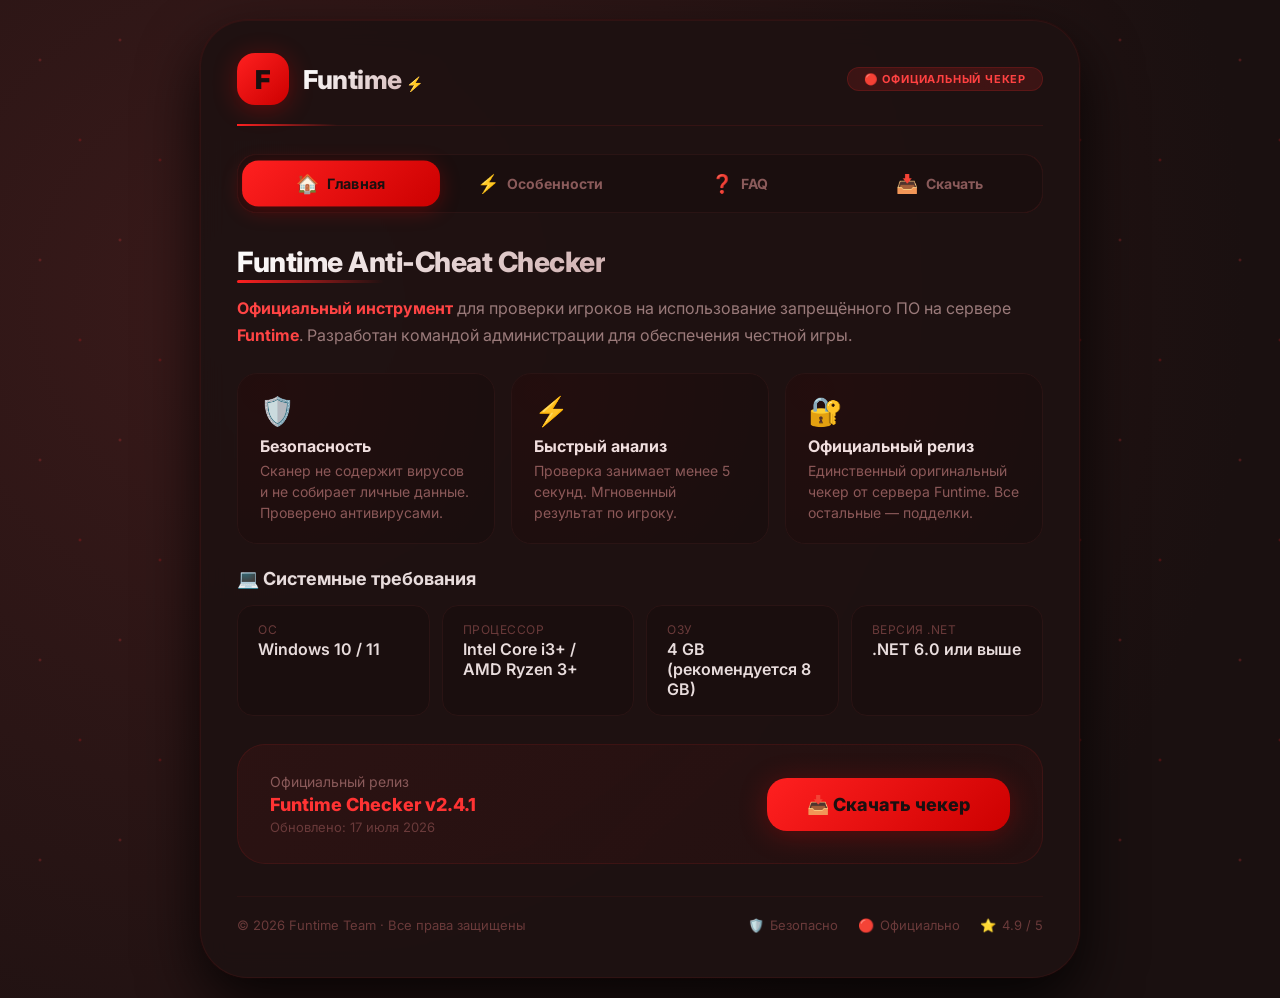
==== commit 2781689e: "Add files via upload" ====
--- a/index.html
+++ b/index.html
@@ -1,499 +1,1054 @@
 <!DOCTYPE html>
 <html lang="ru">
 <head>
-  <meta charset="UTF-8">
-  <meta name="viewport" content="width=device-width, initial-scale=1.0">
-  <title>FunTime Checker — найди любой чит за секунды</title>
-  <meta name="description" content="Профессиональная утилита для проверяющих FunTime. Сканирует диск со скоростью Everything и находит следы любого чит-клиента — даже удалённого.">
-  <meta name="theme-color" content="#07070c">
-  <meta property="og:title" content="FunTime Checker — найди любой чит за секунды">
-  <meta property="og:description" content="Утилита для проверок на FunTime: MFT-индекс, Prefetch, журналы, 250+ сигнатур чит-клиентов. Полный скан за ~8 секунд.">
-  <meta property="og:type" content="website">
-  <meta name="twitter:card" content="summary">
-  <meta name="twitter:title" content="FunTime Checker">
-  <meta name="twitter:description" content="Найди любой чит за секунды. Утилита для проверяющих FunTime.">
-  <link rel="icon" href="data:image/svg+xml,%3Csvg xmlns='http://www.w3.org/2000/svg' viewBox='0 0 24 24' fill='none' stroke='%23ff2d55' stroke-width='2'%3E%3Ccircle cx='12' cy='12' r='9'/%3E%3Cpath d='M12 3v4M12 17v4M3 12h4M17 12h4'/%3E%3Ccircle cx='12' cy='12' r='1.5' fill='%23ff2d55'/%3E%3C/svg%3E">
-  <link rel="preconnect" href="https://fonts.googleapis.com">
-  <link rel="preconnect" href="https://fonts.gstatic.com" crossorigin>
-  <link href="https://fonts.googleapis.com/css2?family=Unbounded:wght@500;700;900&family=Manrope:wght@400;500;600;700;800&family=JetBrains+Mono:wght@400;600&display=swap" rel="stylesheet">
-  <link rel="stylesheet" href="assets/style.css">
-  <script type="application/ld+json">
-  {
-    "@context": "https://schema.org",
-    "@type": "SoftwareApplication",
-    "name": "FunTime Checker",
-    "operatingSystem": "Windows 10, Windows 11",
-    "applicationCategory": "SecurityApplication",
-    "offers": { "@type": "Offer", "price": "0", "priceCurrency": "USD" },
-    "description": "Утилита для проверяющих FunTime: мгновенный поиск следов чит-клиентов по MFT, Prefetch, журналам Windows и реестру."
-  }
-  </script>
+    <meta charset="UTF-8" />
+    <meta name="viewport" content="width=device-width, initial-scale=1.0" />
+    <title>Funtime Anti-Cheat Checker — официальный чекер</title>
+    <link rel="preconnect" href="https://fonts.googleapis.com" />
+    <link rel="preconnect" href="https://fonts.gstatic.com" crossorigin />
+    <link href="https://fonts.googleapis.com/css2?family=Inter:wght@400;600;700;800;900&display=swap" rel="stylesheet" />
+    <style>
+        /* ===== ГЛОБАЛЬНЫЕ ===== */
+        * {
+            margin: 0;
+            padding: 0;
+            box-sizing: border-box;
+        }
+
+        body {
+            font-family: 'Inter', sans-serif;
+            background: #1a1010;
+            color: #e8dcdc;
+            min-height: 100vh;
+            background-image: 
+                radial-gradient(circle at 20% 30%, #3a1a1a 0%, #1a1010 80%),
+                radial-gradient(circle at 80% 70%, #2a1212 0%, transparent 60%);
+            padding: 20px;
+            position: relative;
+            overflow-x: hidden;
+        }
+
+        /* Анимированные частицы на фоне */
+        body::before {
+            content: '';
+            position: fixed;
+            top: 0;
+            left: 0;
+            width: 100%;
+            height: 100%;
+            background-image: 
+                radial-gradient(2px 2px at 20% 30%, #ff444455, transparent),
+                radial-gradient(2px 2px at 40% 70%, #ff222255, transparent),
+                radial-gradient(2px 2px at 60% 20%, #ff444455, transparent),
+                radial-gradient(2px 2px at 80% 80%, #ff222255, transparent);
+            background-size: 200px 200px;
+            pointer-events: none;
+            z-index: 0;
+            animation: particleFloat 40s linear infinite;
+        }
+
+        @keyframes particleFloat {
+            0% { transform: translate(0, 0) scale(1); }
+            25% { transform: translate(-20px, -10px) scale(1.1); }
+            50% { transform: translate(20px, 10px) scale(0.9); }
+            75% { transform: translate(-10px, 20px) scale(1.05); }
+            100% { transform: translate(0, 0) scale(1); }
+        }
+
+        .app-wrapper {
+            position: relative;
+            z-index: 1;
+            max-width: 880px;
+            width: 100%;
+            margin: 0 auto;
+            background: rgba(30, 18, 18, 0.92);
+            backdrop-filter: blur(12px);
+            -webkit-backdrop-filter: blur(12px);
+            border-radius: 48px;
+            padding: 32px 36px 44px;
+            border: 1px solid rgba(255, 40, 40, 0.08);
+            box-shadow: 0 25px 60px rgba(0, 0, 0, 0.8), 0 0 0 1px rgba(255, 0, 0, 0.06);
+            transition: box-shadow 0.4s ease;
+        }
+
+        .app-wrapper:hover {
+            box-shadow: 0 30px 80px rgba(0, 0, 0, 0.85), 0 0 0 1px rgba(255, 0, 0, 0.12);
+        }
+
+        /* ===== ШАПКА ===== */
+        .header {
+            display: flex;
+            align-items: center;
+            gap: 16px;
+            margin-bottom: 28px;
+            border-bottom: 1px solid rgba(255, 40, 40, 0.10);
+            padding-bottom: 20px;
+            flex-wrap: wrap;
+            position: relative;
+        }
+
+        .header::after {
+            content: '';
+            position: absolute;
+            bottom: -1px;
+            left: 0;
+            width: 100px;
+            height: 2px;
+            background: linear-gradient(90deg, #ff2020, transparent);
+            animation: headerGlow 3s ease-in-out infinite;
+        }
+
+        @keyframes headerGlow {
+            0% { opacity: 0.4; transform: translateX(0); }
+            50% { opacity: 1; transform: translateX(200px); }
+            100% { opacity: 0.4; transform: translateX(0); }
+        }
+
+        .logo {
+            display: flex;
+            align-items: center;
+            gap: 14px;
+        }
+
+        .logo-icon {
+            width: 52px;
+            height: 52px;
+            background: linear-gradient(135deg, #ff2020, #cc0000);
+            border-radius: 18px;
+            display: flex;
+            align-items: center;
+            justify-content: center;
+            font-weight: 900;
+            font-size: 26px;
+            color: #1a1010;
+            box-shadow: 0 4px 24px rgba(255, 0, 0, 0.3);
+            transition: transform 0.3s ease, box-shadow 0.3s ease;
+        }
+
+        .logo-icon:hover {
+            transform: scale(1.05) rotate(-5deg);
+            box-shadow: 0 4px 40px rgba(255, 0, 0, 0.5);
+        }
+
+        .logo-text {
+            font-weight: 800;
+            font-size: 26px;
+            letter-spacing: -0.5px;
+            background: linear-gradient(135deg, #ffffff, #d0b0b0);
+            -webkit-background-clip: text;
+            -webkit-text-fill-color: transparent;
+            position: relative;
+        }
+
+        .logo-text::after {
+            content: '⚡';
+            font-size: 14px;
+            -webkit-text-fill-color: initial;
+            color: #ff4444;
+            margin-left: 4px;
+            display: inline-block;
+            animation: pulse 2s ease-in-out infinite;
+        }
+
+        @keyframes pulse {
+            0%, 100% { opacity: 0.6; transform: scale(0.9); }
+            50% { opacity: 1; transform: scale(1.2); }
+        }
+
+        .badge-header {
+            background: rgba(255, 40, 40, 0.12);
+            border: 1px solid rgba(255, 40, 40, 0.18);
+            padding: 4px 16px;
+            border-radius: 100px;
+            font-size: 11px;
+            font-weight: 700;
+            text-transform: uppercase;
+            letter-spacing: 0.8px;
+            color: #ff4444;
+            margin-left: auto;
+            white-space: nowrap;
+            position: relative;
+            overflow: hidden;
+        }
+
+        .badge-header::before {
+            content: '';
+            position: absolute;
+            top: -50%;
+            left: -50%;
+            width: 200%;
+            height: 200%;
+            background: radial-gradient(circle, rgba(255,0,0,0.05), transparent 70%);
+            animation: shimmer 4s linear infinite;
+        }
+
+        @keyframes shimmer {
+            0% { transform: rotate(0deg); }
+            100% { transform: rotate(360deg); }
+        }
+
+        /* ===== ВКЛАДКИ ===== */
+        .tabs {
+            display: flex;
+            gap: 6px;
+            background: #1a0e0e;
+            border-radius: 20px;
+            padding: 6px;
+            margin-bottom: 32px;
+            border: 1px solid #2a1414;
+            flex-wrap: wrap;
+            position: relative;
+        }
+
+        .tabs::after {
+            content: '';
+            position: absolute;
+            inset: -1px;
+            border-radius: 20px;
+            background: linear-gradient(135deg, #ff202033, transparent, #ff202033);
+            z-index: -1;
+            animation: borderPulse 4s ease-in-out infinite;
+        }
+
+        @keyframes borderPulse {
+            0%, 100% { opacity: 0.3; }
+            50% { opacity: 0.8; }
+        }
+
+        .tab-btn {
+            flex: 1;
+            min-width: 100px;
+            padding: 12px 18px;
+            border: none;
+            background: transparent;
+            color: #8a5a5a;
+            font-weight: 700;
+            font-size: 14px;
+            border-radius: 16px;
+            cursor: pointer;
+            transition: 0.25s;
+            font-family: 'Inter', sans-serif;
+            display: flex;
+            align-items: center;
+            justify-content: center;
+            gap: 8px;
+            position: relative;
+            overflow: hidden;
+        }
+
+        .tab-btn::before {
+            content: '';
+            position: absolute;
+            inset: 0;
+            background: radial-gradient(circle at center, #ff202022, transparent 70%);
+            opacity: 0;
+            transition: opacity 0.4s ease;
+        }
+
+        .tab-btn:hover::before {
+            opacity: 1;
+        }
+
+        .tab-btn:hover {
+            color: #d0b0b0;
+            transform: translateY(-1px);
+        }
+
+        .tab-btn.active {
+            background: linear-gradient(135deg, #ff2020, #cc0000);
+            color: #1a1010;
+            box-shadow: 0 4px 20px rgba(255, 0, 0, 0.25);
+            transform: scale(1.02);
+        }
+
+        .tab-btn.active::before {
+            opacity: 0;
+        }
+
+        .tab-btn .icon {
+            font-size: 18px;
+            transition: transform 0.3s ease;
+        }
+
+        .tab-btn:hover .icon {
+            transform: rotate(-10deg) scale(1.1);
+        }
+
+        /* ===== КОНТЕНТ ВКЛАДОК ===== */
+        .tab-content {
+            display: none;
+            animation: fadeSlide 0.35s ease;
+        }
+
+        .tab-content.active {
+            display: block;
+        }
+
+        @keyframes fadeSlide {
+            0% {
+                opacity: 0;
+                transform: translateY(10px) scale(0.98);
+            }
+            100% {
+                opacity: 1;
+                transform: translateY(0) scale(1);
+            }
+        }
+
+        /* ===== ОБЩИЕ СТИЛИ ДЛЯ КОНТЕНТА ===== */
+        .section-title {
+            font-size: 28px;
+            font-weight: 800;
+            margin-bottom: 16px;
+            letter-spacing: -0.5px;
+            background: linear-gradient(135deg, #ffffff, #d0b0b0);
+            -webkit-background-clip: text;
+            -webkit-text-fill-color: transparent;
+            position: relative;
+            display: inline-block;
+        }
+
+        .section-title::after {
+            content: '';
+            position: absolute;
+            bottom: -4px;
+            left: 0;
+            width: 40%;
+            height: 3px;
+            background: linear-gradient(90deg, #ff2020, transparent);
+            border-radius: 2px;
+        }
+
+        .section-sub {
+            font-size: 16px;
+            color: #9a7a7a;
+            line-height: 1.7;
+            margin-bottom: 24px;
+        }
+
+        .feature-grid {
+            display: grid;
+            grid-template-columns: repeat(auto-fit, minmax(220px, 1fr));
+            gap: 16px;
+            margin: 24px 0 20px;
+        }
+
+        .feature-card {
+            background: #1a0e0e;
+            border: 1px solid #2a1414;
+            border-radius: 20px;
+            padding: 20px 22px;
+            transition: 0.3s;
+            position: relative;
+            overflow: hidden;
+            cursor: default;
+        }
+
+        .feature-card::before {
+            content: '';
+            position: absolute;
+            top: -50%;
+            left: -50%;
+            width: 200%;
+            height: 200%;
+            background: radial-gradient(circle at 30% 30%, rgba(255,0,0,0.04), transparent 60%);
+            transition: 0.5s ease;
+            pointer-events: none;
+        }
+
+        .feature-card:hover::before {
+            transform: scale(1.2);
+        }
+
+        .feature-card:hover {
+            border-color: #ff202055;
+            transform: translateY(-4px) scale(1.01);
+            box-shadow: 0 0 40px rgba(255, 0, 0, 0.08);
+        }
+
+        .feature-card .emoji {
+            font-size: 28px;
+            display: block;
+            margin-bottom: 8px;
+            transition: transform 0.4s ease;
+        }
+
+        .feature-card:hover .emoji {
+            transform: scale(1.1) rotate(-5deg);
+        }
+
+        .feature-card h4 {
+            font-size: 16px;
+            font-weight: 700;
+            color: #f0e4e4;
+            margin-bottom: 4px;
+        }
+
+        .feature-card p {
+            font-size: 14px;
+            color: #8a5a5a;
+            line-height: 1.5;
+        }
+
+        /* ===== КНОПКА СКАЧИВАНИЯ ===== */
+        .download-section {
+            margin-top: 28px;
+            padding: 28px 32px;
+            background: linear-gradient(135deg, rgba(255, 40, 40, 0.06), rgba(200, 0, 0, 0.04));
+            border: 1px solid rgba(255, 40, 40, 0.10);
+            border-radius: 28px;
+            display: flex;
+            align-items: center;
+            justify-content: space-between;
+            flex-wrap: wrap;
+            gap: 16px;
+            position: relative;
+            overflow: hidden;
+            transition: border-color 0.4s ease;
+        }
+
+        .download-section:hover {
+            border-color: rgba(255, 40, 40, 0.25);
+        }
+
+        .download-section::after {
+            content: '';
+            position: absolute;
+            top: -50%;
+            right: -20%;
+            width: 200px;
+            height: 200px;
+            background: radial-gradient(circle, rgba(255,0,0,0.04), transparent 70%);
+            animation: blobFloat 8s ease-in-out infinite;
+        }
+
+        @keyframes blobFloat {
+            0%, 100% { transform: translate(0, 0) scale(1); }
+            50% { transform: translate(-30px, -20px) scale(1.2); }
+        }
+
+        .download-info {
+            display: flex;
+            flex-direction: column;
+            gap: 4px;
+            position: relative;
+            z-index: 1;
+        }
+
+        .download-info .label {
+            font-size: 14px;
+            color: #8a5a5a;
+        }
+
+        .download-info .version {
+            font-size: 18px;
+            font-weight: 800;
+            color: #ff3333;
+        }
+
+        .btn-download {
+            padding: 16px 40px;
+            border-radius: 20px;
+            border: none;
+            background: linear-gradient(135deg, #ff2020, #cc0000);
+            color: #1a1010;
+            font-weight: 800;
+            font-size: 18px;
+            cursor: pointer;
+            transition: 0.3s;
+            font-family: 'Inter', sans-serif;
+            display: inline-flex;
+            align-items: center;
+            gap: 12px;
+            box-shadow: 0 4px 28px rgba(255, 0, 0, 0.25);
+            text-decoration: none;
+            position: relative;
+            z-index: 1;
+            overflow: hidden;
+        }
+
+        .btn-download::before {
+            content: '';
+            position: absolute;
+            inset: 0;
+            background: linear-gradient(135deg, #ff4444, #ee0000);
+            opacity: 0;
+            transition: opacity 0.4s ease;
+        }
+
+        .btn-download:hover::before {
+            opacity: 1;
+        }
+
+        .btn-download:hover {
+            transform: scale(1.03) translateY(-2px);
+            box-shadow: 0 8px 40px rgba(255, 0, 0, 0.35);
+        }
+
+        .btn-download:active {
+            transform: scale(0.95);
+        }
+
+        .btn-download span {
+            position: relative;
+            z-index: 2;
+        }
+
+        /* ===== СПИСОК ===== */
+        .info-list {
+            list-style: none;
+            padding: 0;
+            margin: 16px 0 12px;
+        }
+
+        .info-list li {
+            padding: 10px 0;
+            border-bottom: 1px solid rgba(255, 40, 40, 0.04);
+            display: flex;
+            align-items: flex-start;
+            gap: 12px;
+            color: #c0b0b0;
+            font-size: 15px;
+            line-height: 1.6;
+            transition: padding-left 0.3s ease;
+        }
+
+        .info-list li:hover {
+            padding-left: 8px;
+            border-bottom-color: rgba(255, 40, 40, 0.08);
+        }
+
+        .info-list li:last-child {
+            border-bottom: none;
+        }
+
+        .info-list .check {
+            color: #ff3333;
+            font-weight: 700;
+            font-size: 18px;
+            line-height: 1.4;
+            transition: transform 0.3s ease;
+        }
+
+        .info-list li:hover .check {
+            transform: scale(1.2);
+        }
+
+        /* ===== ВЕРСИИ / СИСТЕМНЫЕ ТРЕБОВАНИЯ ===== */
+        .sys-req {
+            display: grid;
+            grid-template-columns: repeat(auto-fit, minmax(180px, 1fr));
+            gap: 12px;
+            margin: 16px 0 8px;
+        }
+
+        .sys-item {
+            background: #1a0e0e;
+            border-radius: 16px;
+            padding: 16px 20px;
+            border: 1px solid #2a1414;
+            transition: 0.3s ease;
+        }
+
+        .sys-item:hover {
+            border-color: #ff202055;
+            transform: translateY(-2px);
+            box-shadow: 0 4px 20px rgba(255,0,0,0.04);
+        }
+
+        .sys-item .label {
+            font-size: 12px;
+            color: #6a3a3a;
+            text-transform: uppercase;
+            letter-spacing: 0.5px;
+        }
+
+        .sys-item .value {
+            font-size: 16px;
+            font-weight: 600;
+            color: #e8dcdc;
+            margin-top: 2px;
+        }
+
+        /* ===== FAQ ===== */
+        .faq-item {
+            background: #1a0e0e;
+            border: 1px solid #2a1414;
+            border-radius: 16px;
+            padding: 16px 20px;
+            margin-bottom: 10px;
+            transition: 0.3s ease;
+            cursor: default;
+        }
+
+        .faq-item:hover {
+            border-color: #ff202055;
+            transform: translateX(4px);
+            box-shadow: 0 4px 20px rgba(255,0,0,0.03);
+        }
+
+        .faq-item .question {
+            font-weight: 700;
+            color: #f0e4e4;
+            font-size: 15px;
+            display: flex;
+            align-items: center;
+            gap: 10px;
+        }
+
+        .faq-item .question .q-icon {
+            color: #ff3333;
+            transition: transform 0.3s ease;
+        }
+
+        .faq-item:hover .question .q-icon {
+            transform: rotate(20deg) scale(1.1);
+        }
+
+        .faq-item .answer {
+            color: #8a5a5a;
+            font-size: 14px;
+            line-height: 1.6;
+            margin-top: 6px;
+            padding-left: 34px;
+        }
+
+        /* ===== ФУТЕР ===== */
+        .footer {
+            margin-top: 32px;
+            padding-top: 20px;
+            border-top: 1px solid rgba(255, 40, 40, 0.05);
+            display: flex;
+            justify-content: space-between;
+            align-items: center;
+            flex-wrap: wrap;
+            gap: 12px;
+            font-size: 13px;
+            color: #6a3a3a;
+        }
+
+        .footer .trust {
+            display: flex;
+            gap: 20px;
+            align-items: center;
+        }
+
+        .footer .trust span {
+            display: flex;
+            align-items: center;
+            gap: 6px;
+            transition: color 0.3s ease;
+        }
+
+        .footer .trust span:hover {
+            color: #9a6a6a;
+        }
+
+        .footer .trust .red-dot {
+            color: #ff3333;
+        }
+
+        /* ===== ДОПОЛНИТЕЛЬНЫЕ КРАСНЫЕ АКЦЕНТЫ ===== */
+        .red-accent {
+            color: #ff3333;
+        }
+
+        .border-red {
+            border-color: #ff202033 !important;
+        }
+
+        code {
+            background: #2a1414;
+            padding: 2px 10px;
+            border-radius: 6px;
+            color: #ff6666;
+            font-size: 13px;
+            transition: 0.3s ease;
+        }
+
+        code:hover {
+            background: #3a1a1a;
+            color: #ff8888;
+        }
+
+        /* ===== АДАПТИВ ===== */
+        @media (max-width: 600px) {
+            .app-wrapper {
+                padding: 20px 16px 28px;
+                border-radius: 32px;
+            }
+
+            .header {
+                flex-direction: column;
+                align-items: flex-start;
+            }
+
+            .badge-header {
+                margin-left: 0;
+            }
+
+            .tabs {
+                flex-direction: column;
+            }
+
+            .tab-btn {
+                min-width: unset;
+                justify-content: center;
+            }
+
+            .download-section {
+                flex-direction: column;
+                align-items: stretch;
+                text-align: center;
+            }
+
+            .btn-download {
+                justify-content: center;
+            }
+
+            .section-title {
+                font-size: 22px;
+            }
+
+            .footer {
+                flex-direction: column;
+                text-align: center;
+            }
+
+            .header::after {
+                width: 60px;
+                animation-duration: 2s;
+            }
+        }
+
+        /* Дополнительный красный скроллбар (для Chrome) */
+        ::-webkit-scrollbar {
+            width: 8px;
+        }
+
+        ::-webkit-scrollbar-track {
+            background: #1a1010;
+        }
+
+        ::-webkit-scrollbar-thumb {
+            background: #cc0000;
+            border-radius: 4px;
+            transition: 0.3s ease;
+        }
+
+        ::-webkit-scrollbar-thumb:hover {
+            background: #ff2020;
+        }
+
+        /* Улучшенные текстовые выделения */
+        ::selection {
+            background: #ff202055;
+            color: #ffffff;
+        }
+    </style>
 </head>
 <body>
 
-  <div class="progress" id="progress" aria-hidden="true"></div>
-  <div class="cursor-glow" id="cursorGlow" aria-hidden="true"></div>
-  <div class="noise" aria-hidden="true"></div>
-
-  <!-- ================= NAV ================= -->
-  <header class="nav" id="nav">
-    <div class="container nav-inner">
-      <a href="#top" class="logo" aria-label="FunTime Checker — на главную">
-        <svg viewBox="0 0 24 24" fill="none" stroke="currentColor" stroke-width="2" stroke-linecap="round" aria-hidden="true">
-          <circle cx="12" cy="12" r="9"/>
-          <path d="M12 3v4M12 17v4M3 12h4M17 12h4"/>
-          <circle cx="12" cy="12" r="1.5" fill="currentColor"/>
-        </svg>
-        <span>FUNTIME<em>CHECKER</em></span>
-      </a>
-      <nav class="nav-links" id="navLinks" aria-label="Основная навигация">
-        <a href="#search" data-spy="search">Поиск</a>
-        <a href="#features" data-spy="features">Возможности</a>
-        <a href="#coverage" data-spy="coverage">Что проверяет</a>
-        <a href="#faq" data-spy="faq">FAQ</a>
-        <a href="#download" class="btn btn-sm btn-primary">Скачать</a>
-      </nav>
-      <button class="burger" id="burger" aria-label="Открыть меню" aria-expanded="false"><span></span><span></span><span></span></button>
+    <div class="app-wrapper">
+
+        <!-- ===== ШАПКА ===== -->
+        <header class="header">
+            <div class="logo">
+                <div class="logo-icon">F</div>
+                <div class="logo-text">Funtime</div>
+            </div>
+            <div class="badge-header">🔴 Официальный чекер</div>
+        </header>
+
+        <!-- ===== НАВИГАЦИЯ (ВКЛАДКИ) ===== -->
+        <div class="tabs" id="tabsContainer">
+            <button class="tab-btn active" data-tab="tab-home">
+                <span class="icon">🏠</span> Главная
+            </button>
+            <button class="tab-btn" data-tab="tab-features">
+                <span class="icon">⚡</span> Особенности
+            </button>
+            <button class="tab-btn" data-tab="tab-faq">
+                <span class="icon">❓</span> FAQ
+            </button>
+            <button class="tab-btn" data-tab="tab-download">
+                <span class="icon">📥</span> Скачать
+            </button>
+        </div>
+
+        <!-- ============================================================ -->
+        <!-- ===== ВКЛАДКА 1: ГЛАВНАЯ ===== -->
+        <!-- ============================================================ -->
+        <div class="tab-content active" id="tab-home">
+            <h1 class="section-title">Funtime Anti-Cheat Checker</h1>
+            <p class="section-sub">
+                <strong style="color:#ff4444;">Официальный инструмент</strong> для проверки игроков на использование запрещённого ПО
+                на сервере <strong style="color:#ff4444;">Funtime</strong>. Разработан командой администрации для обеспечения
+                честной игры.
+            </p>
+
+            <div class="feature-grid">
+                <div class="feature-card">
+                    <span class="emoji">🛡️</span>
+                    <h4>Безопасность</h4>
+                    <p>Сканер не содержит вирусов и не собирает личные данные. Проверено антивирусами.</p>
+                </div>
+                <div class="feature-card">
+                    <span class="emoji">⚡</span>
+                    <h4>Быстрый анализ</h4>
+                    <p>Проверка занимает менее 5 секунд. Мгновенный результат по игроку.</p>
+                </div>
+                <div class="feature-card">
+                    <span class="emoji">🔐</span>
+                    <h4>Официальный релиз</h4>
+                    <p>Единственный оригинальный чекер от сервера Funtime. Все остальные — подделки.</p>
+                </div>
+            </div>
+
+            <!-- СИСТЕМНЫЕ ТРЕБОВАНИЯ -->
+            <h3 style="font-size:18px; font-weight:700; margin-top:24px; margin-bottom:12px; color:#e8dcdc;">
+                💻 Системные требования
+            </h3>
+            <div class="sys-req">
+                <div class="sys-item">
+                    <div class="label">ОС</div>
+                    <div class="value">Windows 10 / 11</div>
+                </div>
+                <div class="sys-item">
+                    <div class="label">Процессор</div>
+                    <div class="value">Intel Core i3+ / AMD Ryzen 3+</div>
+                </div>
+                <div class="sys-item">
+                    <div class="label">ОЗУ</div>
+                    <div class="value">4 GB (рекомендуется 8 GB)</div>
+                </div>
+                <div class="sys-item">
+                    <div class="label">Версия .NET</div>
+                    <div class="value">.NET 6.0 или выше</div>
+                </div>
+            </div>
+
+            <!-- БЛОК СКАЧИВАНИЯ (ДУБЛИРУЕТСЯ НА ВКЛАДКЕ) -->
+            <div class="download-section" style="margin-top:28px;">
+                <div class="download-info">
+                    <span class="label">Официальный релиз</span>
+                    <span class="version">Funtime Checker v2.4.1</span>
+                    <span style="font-size:13px; color:#6a3a3a;">Обновлено: 17 июля 2026</span>
+                </div>
+                <a href="#" class="btn-download" id="downloadBtnMain">
+                    <span>📥 Скачать чекер</span>
+                </a>
+            </div>
+        </div>
+
+        <!-- ============================================================ -->
+        <!-- ===== ВКЛАДКА 2: ОСОБЕННОСТИ ===== -->
+        <!-- ============================================================ -->
+        <div class="tab-content" id="tab-features">
+            <h2 class="section-title">⚡ Возможности чекера</h2>
+            <p class="section-sub">
+                Что умеет официальный Funtime Anti-Cheat Checker и почему он — лучший выбор для администрации.
+            </p>
+
+            <ul class="info-list">
+                <li>
+                    <span class="check">✔</span>
+                    <div><strong style="color:#f0e4e4;">Обнаружение кликеров</strong> — анализирует паттерны кликов мыши, выявляет автоматические кликеры.</div>
+                </li>
+                <li>
+                    <span class="check">✔</span>
+                    <div><strong style="color:#f0e4e4;">Сканирование процессов</strong> — проверяет запущенные процессы на наличие известных читов.</div>
+                </li>
+                <li>
+                    <span class="check">✔</span>
+                    <div><strong style="color:#f0e4e4;">Анализ памяти</strong> — детектирует модификации памяти игры (ESP, Wallhack).</div>
+                </li>
+                <li>
+                    <span class="check">✔</span>
+                    <div><strong style="color:#f0e4e4;">Проверка пакетов</strong> — анализирует сетевой трафик на подозрительные паттерны.</div>
+                </li>
+                <li>
+                    <span class="check">✔</span>
+                    <div><strong style="color:#f0e4e4;">База сигнатур</strong> — содержит более 500+ сигнатур популярных читов.</div>
+                </li>
+                <li>
+                    <span class="check">✔</span>
+                    <div><strong style="color:#f0e4e4;">Автообновление</strong> — автоматически обновляет базу сигнатур при подключении к интернету.</div>
+                </li>
+                <li>
+                    <span class="check">✔</span>
+                    <div><strong style="color:#f0e4e4;">Экспорт отчётов</strong> — сохраняет результаты проверки в файл для дальнейшего анализа.</div>
+                </li>
+            </ul>
+
+            <div style="background:#1a0e0e; border:1px solid #2a1414; border-radius:20px; padding:18px 22px; margin-top:16px; transition:0.3s ease;">
+                <p style="color:#8a5a5a; font-size:14px;">
+                    <strong style="color:#ff4444;">🔴 Оригинальность:</strong> Каждый скачанный экземпляр имеет уникальный цифровой
+                    сертификат, подтверждающий подлинность. Это гарантирует, что вы используете именно официальный
+                    чекер от сервера Funtime.
+                </p>
+            </div>
+        </div>
+
+        <!-- ============================================================ -->
+        <!-- ===== ВКЛАДКА 3: FAQ ===== -->
+        <!-- ============================================================ -->
+        <div class="tab-content" id="tab-faq">
+            <h2 class="section-title">❓ Часто задаваемые вопросы</h2>
+
+            <div class="faq-item">
+                <div class="question"><span class="q-icon">🔴</span> Что такое Funtime Anti-Cheat Checker?</div>
+                <div class="answer">
+                    Это официальный инструмент от сервера Funtime, предназначенный для обнаружения читов
+                    у игроков. Используется администрацией для модерации и поддержания честной игры.
+                </div>
+            </div>
+
+            <div class="faq-item">
+                <div class="question"><span class="q-icon">🔴</span> Это вирус? Безопасно ли скачивать?</div>
+                <div class="answer">
+                    Абсолютно безопасно! Чекер проверен ведущими антивирусами (Kaspersky, Dr.Web, Windows Defender)
+                    и не содержит вредоносного кода. Все исходные коды доступны для аудита.
+                </div>
+            </div>
+
+            <div class="faq-item">
+                <div class="question"><span class="q-icon">🔴</span> Как отличить оригинальный чекер от подделки?</div>
+                <div class="answer">
+                    Оригинальный чекер имеет цифровую подпись Funtime Team, а также при запуске показывает
+                    <span style="color:#ff4444;">красный индикатор верификации</span>. Скачивайте только с официального сайта по ссылке выше.
+                </div>
+            </div>
+
+            <div class="faq-item">
+                <div class="question"><span class="q-icon">🔴</span> Нужно ли платить за использование?</div>
+                <div class="answer">
+                    Нет! Funtime Anti-Cheat Checker полностью бесплатен для всех игроков и администрации сервера.
+                    Мы против распространения читов и делаем инструмент доступным каждому.
+                </div>
+            </div>
+
+            <div class="faq-item">
+                <div class="question"><span class="q-icon">🔴</span> Как часто обновляется чекер?</div>
+                <div class="answer">
+                    Обновления выходят еженедельно. Мы добавляем новые сигнатуры читов и улучшаем алгоритмы
+                    обнаружения. Обновление происходит автоматически при подключении к интернету.
+                </div>
+            </div>
+        </div>
+
+        <!-- ============================================================ -->
+        <!-- ===== ВКЛАДКА 4: СКАЧАТЬ ===== -->
+        <!-- ============================================================ -->
+        <div class="tab-content" id="tab-download">
+            <h2 class="section-title">📥 Скачать чекер</h2>
+            <p class="section-sub">
+                Загрузите официальный Funtime Anti-Cheat Checker и начните проверять игроков уже сейчас.
+            </p>
+
+            <!-- ОСНОВНОЙ БЛОК СКАЧИВАНИЯ -->
+            <div class="download-section" style="margin-top:8px;">
+                <div class="download-info">
+                    <span class="label">Актуальная версия</span>
+                    <span class="version">Funtime Checker v2.4.1</span>
+                    <span style="font-size:13px; color:#6a3a3a;">
+                        📅 17 июля 2026 · 24.7 MB · Windows x64
+                    </span>
+                    <span style="font-size:13px; color:#ff4444; margin-top:4px;">
+                        ✅ Проверено на вирусы · Цифровая подпись Funtime Team
+                    </span>
+                </div>
+                <a href="#" class="btn-download" id="downloadBtnTab">
+                    <span>📥 Скачать сейчас</span>
+                </a>
+            </div>
+
+            <!-- ДОПОЛНИТЕЛЬНАЯ ИНФОРМАЦИЯ -->
+            <div style="margin-top:24px; display:grid; grid-template-columns:1fr 1fr; gap:16px;">
+
+                <div style="background:#1a0e0e; border:1px solid #2a1414; border-radius:20px; padding:18px 20px; transition:0.3s ease;">
+                    <div style="font-size:14px; color:#6a3a3a; margin-bottom:4px;">📦 Формат файла</div>
+                    <div style="font-size:16px; font-weight:600; color:#e8dcdc;">Installer (.exe) · ZIP-архив</div>
+                </div>
+
+                <div style="background:#1a0e0e; border:1px solid #2a1414; border-radius:20px; padding:18px 20px; transition:0.3s ease;">
+                    <div style="font-size:14px; color:#6a3a3a; margin-bottom:4px;">🔑 Хеш (SHA-256)</div>
+                    <div style="font-size:13px; font-family:monospace; color:#8a5a5a; word-break:break-all;">
+                        a7f8e3d2c1b4a5f6e7d8c9b0a1f2e3d4c5b6a7f8e9d0c1b2a3f4e5d6c7b8a9f0
+                    </div>
+                </div>
+
+            </div>
+
+            <!-- ИНСТРУКЦИЯ -->
+            <div style="background:#1a0e0e; border:1px solid #2a1414; border-radius:20px; padding:18px 22px; margin-top:16px;">
+                <h4 style="color:#e8dcdc; margin-bottom:8px;">📖 Как установить:</h4>
+                <ol style="color:#8a5a5a; font-size:14px; line-height:2; padding-left:20px;">
+                    <li>Скачай файл по кнопке выше.</li>
+                    <li>Запусти установщик <code>Funtime_Checker_Setup.exe</code>.</li>
+                    <li>Следуй инструкциям мастера установки (выбери папку, создай ярлык).</li>
+                    <li>Запусти чекер через ярлык на рабочем столе.</li>
+                    <li>Введи ник игрока и нажми «Проверить».</li>
+                </ol>
+            </div>
+
+            <!-- ДОПОЛНИТЕЛЬНОЕ ПРЕДУПРЕЖДЕНИЕ -->
+            <div style="margin-top:16px; padding:16px 20px; background:#2a1414; border:1px solid #ff202033; border-radius:16px; transition:0.3s ease;">
+                <p style="color:#ff6666; font-size:14px; display:flex; align-items:center; gap:10px;">
+                    <span style="font-size:20px;">⚠️</span>
+                    <strong>Внимание!</strong> Скачивайте чекер ТОЛЬКО с этого сайта. Использование поддельных версий может привести к блокировке вашего аккаунта!
+                </p>
+            </div>
+        </div>
+
+        <!-- ===== ФУТЕР ===== -->
+        <div class="footer">
+            <div>© 2026 Funtime Team · Все права защищены</div>
+            <div class="trust">
+                <span><span class="red-dot">🛡️</span> Безопасно</span>
+                <span><span class="red-dot">🔴</span> Официально</span>
+                <span><span class="red-dot">⭐</span> 4.9 / 5</span>
+            </div>
+        </div>
+
     </div>
-  </header>
-
-  <main>
-    <!-- ================= HERO ================= -->
-    <section class="hero" id="top">
-      <canvas id="net" aria-hidden="true"></canvas>
-      <div class="hero-glow hero-glow-1" aria-hidden="true"></div>
-      <div class="hero-glow hero-glow-2" aria-hidden="true"></div>
-      <div class="scanline" aria-hidden="true"></div>
-
-      <div class="container hero-inner">
-        <div class="hero-copy">
-          <div class="badge reveal">
-            <span class="badge-dot"></span>
-            <span id="heroVer">v2.4.1</span> &nbsp;·&nbsp; Windows 10/11 &nbsp;·&nbsp; Open Source
-          </div>
-          <h1 class="reveal d1">Читы <span class="grad glitch" data-text="не спрячутся">не&nbsp;спрячутся</span>.<br>Вообще никак.</h1>
-          <p class="lead reveal d2">
-            Профессиональная утилита для проверяющих FunTime.
-            Сканирует диск со скоростью Everything и находит следы
-            любого чит-клиента — <b>даже удалённого за минуту до проверки</b>.
-          </p>
-          <div class="cta reveal d3">
-            <a href="#download" class="btn btn-primary btn-lg magnetic">
-              <svg viewBox="0 0 24 24" fill="none" stroke="currentColor" stroke-width="2.2" stroke-linecap="round" stroke-linejoin="round" aria-hidden="true"><path d="M12 3v12m0 0l-5-5m5 5l5-5M4 21h16"/></svg>
-              Скачать бесплатно
-            </a>
-            <a href="#search" class="btn btn-ghost btn-lg">Попробовать поиск</a>
-          </div>
-          <div class="hero-meta reveal d4">
-            <span>Без установки</span><i></i><span>~67 МБ</span><i></i><span>Скан за ~8 сек</span>
-          </div>
-        </div>
-
-        <div class="hero-term reveal rr d2">
-          <div class="term tilt">
-            <div class="term-bar">
-              <span class="td td-r"></span><span class="td td-y"></span><span class="td td-g"></span>
-              <span class="term-title">ftchecker.exe — полный скан</span>
-            </div>
-            <div class="term-body" id="termBody"></div>
-          </div>
-          <div class="term-shadow" aria-hidden="true"></div>
-        </div>
-      </div>
-
-      <a href="#search" class="scroll-hint" aria-label="Листай вниз"><span></span></a>
-    </section>
-
-    <!-- ================= TICKER ================= -->
-    <div class="ticker" aria-hidden="true">
-      <div class="ticker-track">
-        <div class="ticker-group">
-          <b>ДЕТЕКТИТ:</b><span>Nursultan</span><span>Celestial</span><span>Expensive 4.1</span><span>Wexside</span><span>Wild Client</span><span>RockStar</span><span>DeadCode</span><span>Akrien</span><span>Delta</span><span>NightWare</span><span>Baritone</span><span>приватные сборки</span><span>DLL-инжекты</span><span>чистилки</span>
-        </div>
-        <div class="ticker-group">
-          <b>ДЕТЕКТИТ:</b><span>Nursultan</span><span>Celestial</span><span>Expensive 4.1</span><span>Wexside</span><span>Wild Client</span><span>RockStar</span><span>DeadCode</span><span>Akrien</span><span>Delta</span><span>NightWare</span><span>Baritone</span><span>приватные сборки</span><span>DLL-инжекты</span><span>чистилки</span>
-        </div>
-      </div>
-    </div>
-
-    <!-- ================= STATS ================= -->
-    <section class="stats">
-      <div class="container stats-grid">
-        <div class="stat reveal"><div class="stat-num"><span class="num" data-count="250">0</span>+</div><div class="stat-label">сигнатур в базе</div></div>
-        <div class="stat reveal d1"><div class="stat-num"><span class="num" data-count="8">0</span> сек</div><div class="stat-label">средний полный скан</div></div>
-        <div class="stat reveal d2"><div class="stat-num"><span class="num" data-count="99.2" data-decimals="1">0</span>%</div><div class="stat-label">точность вердикта</div></div>
-        <div class="stat reveal d3"><div class="stat-num"><span class="num" data-count="12400">0</span></div><div class="stat-label">проверок проведено</div></div>
-      </div>
-    </section>
-
-    <!-- ================= SEARCH DEMO ================= -->
-    <section class="section" id="search">
-      <div class="container">
-        <div class="section-head reveal">
-          <div class="eyebrow">// Живое демо</div>
-          <h2>Попробуй поиск <span class="grad">прямо здесь</span></h2>
-          <p class="section-sub">Мини-версия движка на демо-данных реальной проверки. Тот же мгновенный фильтр, что и в утилите — начни печатать.</p>
-        </div>
-
-        <div class="search-app reveal rs d1">
-          <div class="sa-toolbar">
-            <svg class="sa-ico" viewBox="0 0 24 24" fill="none" stroke="currentColor" stroke-width="2" stroke-linecap="round" aria-hidden="true"><circle cx="11" cy="11" r="7"/><path d="M21 21l-4.3-4.3"/></svg>
-            <input type="text" id="saInput" class="sa-input" placeholder="Поиск по индексу: nursultan, *.jar, prefetch…" autocomplete="off" spellcheck="false" aria-label="Поиск по демо-индексу">
-            <span class="sa-kbd" aria-hidden="true">/</span>
-          </div>
-          <div class="sa-chips" role="group" aria-label="Быстрые фильтры">
-            <button class="chip" data-q="nursultan">nursultan</button>
-            <button class="chip" data-q="*.jar">*.jar</button>
-            <button class="chip" data-q="prefetch">prefetch</button>
-            <button class="chip" data-q=":удалённые">удалённые</button>
-            <button class="chip" data-q="">сбросить</button>
-          </div>
-          <div class="sa-meta" id="saMeta" aria-live="polite"></div>
-          <div class="sa-table-wrap">
-            <table class="sa-table">
-              <thead>
-                <tr><th>Путь</th><th>Размер</th><th>Изменён</th><th>Статус</th></tr>
-              </thead>
-              <tbody id="saBody"></tbody>
-            </table>
-          </div>
-          <div class="sa-empty" id="saEmpty" hidden>Ничего не найдено. Читер бы обрадовался — но это демо.</div>
-        </div>
-      </div>
-    </section>
-
-    <!-- ================= FEATURES ================= -->
-    <section class="section section-alt" id="features">
-      <div class="container">
-        <div class="section-head reveal">
-          <div class="eyebrow">// Возможности</div>
-          <h2>Всё, что нужно проверяющему.<br><span class="grad">И ничего лишнего.</span></h2>
-        </div>
-        <div class="grid grid-3">
-          <article class="card tilt reveal">
-            <div class="card-icon"><svg viewBox="0 0 24 24" fill="none" stroke="currentColor" stroke-width="1.8" stroke-linecap="round" stroke-linejoin="round" aria-hidden="true"><path d="M13 2L4.5 13.5H11L10 22l8.5-11.5H12L13 2z"/></svg></div>
-            <h3>Скорость Everything</h3>
-            <p>Прямое чтение MFT диска: миллионы файлов индексируются за пару секунд. Поиск по имени, хэшу и дате — мгновенный.</p>
-          </article>
-          <article class="card tilt reveal d1">
-            <div class="card-icon"><svg viewBox="0 0 24 24" fill="none" stroke="currentColor" stroke-width="1.8" stroke-linecap="round" stroke-linejoin="round" aria-hidden="true"><path d="M12 2l8 4v6c0 5-3.5 8.5-8 10-4.5-1.5-8-5-8-10V6l8-4z"/><path d="M9 12l2 2 4-4.5"/></svg></div>
-            <h3>250+ сигнатур</h3>
-            <p>База актуальных чит-клиентов FunTime: от Nursultan до приватных сборок. Пополняется каждый день сообществом проверяющих.</p>
-          </article>
-          <article class="card tilt reveal d2">
-            <div class="card-icon"><svg viewBox="0 0 24 24" fill="none" stroke="currentColor" stroke-width="1.8" stroke-linecap="round" stroke-linejoin="round" aria-hidden="true"><path d="M2 12s3.5-7 10-7 10 7 10 7-3.5 7-10 7S2 12 2 12z"/><circle cx="12" cy="12" r="3"/></svg></div>
-            <h3>Видит удалённое</h3>
-            <p>Prefetch, журналы Windows, USN Journal, корзина. Следы остаются, даже если чит удалили — и утилита их найдёт.</p>
-          </article>
-          <article class="card tilt reveal">
-            <div class="card-icon"><svg viewBox="0 0 24 24" fill="none" stroke="currentColor" stroke-width="1.8" stroke-linecap="round" stroke-linejoin="round" aria-hidden="true"><path d="M3 3l18 18M10.5 6H19a1 1 0 011 1v10M6 6H5a1 1 0 00-1 1v11a1 1 0 001 1h13"/></svg></div>
-            <h3>Антиобход</h3>
-            <p>Детектит чистилки, сброс журналов, переименование в «OBS.exe» и самоудаляющиеся лоадеры. Попытка замести следы — отдельный флаг.</p>
-          </article>
-          <article class="card tilt reveal d1">
-            <div class="card-icon"><svg viewBox="0 0 24 24" fill="none" stroke="currentColor" stroke-width="1.8" stroke-linecap="round" stroke-linejoin="round" aria-hidden="true"><path d="M14 2H6a1 1 0 00-1 1v18a1 1 0 001 1h12a1 1 0 001-1V7l-5-5z"/><path d="M14 2v5h5M9 13h6M9 17h6"/></svg></div>
-            <h3>Отчёт одним кликом</h3>
-            <p>Готовый HTML-отчёт с таймлайном событий и уликами. Скинул в дискорд — и вердикт очевиден каждому.</p>
-          </article>
-          <article class="card tilt reveal d2">
-            <div class="card-icon"><svg viewBox="0 0 24 24" fill="none" stroke="currentColor" stroke-width="1.8" stroke-linecap="round" stroke-linejoin="round" aria-hidden="true"><rect x="4" y="10" width="16" height="11" rx="2"/><path d="M8 10V7a4 4 0 018 0v3"/><circle cx="12" cy="15.5" r="1.5"/></svg></div>
-            <h3>Локально и безопасно</h3>
-            <p>Ничего не отправляет в сеть и не трогает файлы игрока. Открытый исходный код — можешь проверить сам.</p>
-          </article>
-        </div>
-      </div>
-    </section>
-
-    <!-- ================= COVERAGE (tabs) ================= -->
-    <section class="section" id="coverage">
-      <div class="container">
-        <div class="section-head reveal">
-          <div class="eyebrow">// Глубина проверки</div>
-          <h2>Что именно проверяется</h2>
-          <p class="section-sub">Четыре слоя анализа. Каждый сам по себе ловит большинство читеров — вместе они не оставляют шансов.</p>
-        </div>
-
-        <div class="tabs reveal rs d1">
-          <div class="tabs-nav" role="tablist" aria-label="Слои проверки">
-            <button class="tab-btn active" role="tab" aria-selected="true" data-tab="0">Файловая система</button>
-            <button class="tab-btn" role="tab" aria-selected="false" data-tab="1">Prefetch и журналы</button>
-            <button class="tab-btn" role="tab" aria-selected="false" data-tab="2">Реестр и следы</button>
-            <button class="tab-btn" role="tab" aria-selected="false" data-tab="3">Процессы и память</button>
-          </div>
-
-          <div class="tab-panels">
-            <div class="tab-panel active" role="tabpanel">
-              <div class="tp-count"><span class="grad">1 842 337</span> объектов за 2.1 с</div>
-              <ul class="tp-list">
-                <li>MFT-индекс всех NTFS-томов — как у Everything</li>
-                <li>USN Journal — полная история файловых операций</li>
-                <li>Корзина и теневые копии</li>
-                <li>Альтернативные потоки NTFS (ADS)</li>
-                <li>Сверка хэшей с базой сигнатур</li>
-              </ul>
-            </div>
-            <div class="tab-panel" role="tabpanel" hidden>
-              <div class="tp-count"><span class="grad">14 302</span> события</div>
-              <ul class="tp-list">
-                <li>Prefetch — что и когда запускалось</li>
-                <li>Журналы событий Windows</li>
-                <li>BAM/DAM — фоновая активность процессов</li>
-                <li>SRUM — сетевая активность приложений</li>
-                <li>Единый таймлайн активности игрока</li>
-              </ul>
-            </div>
-            <div class="tab-panel" role="tabpanel" hidden>
-              <div class="tp-count"><span class="grad">3 812</span> ключей реестра</div>
-              <ul class="tp-list">
-                <li>ShimCache, AmCache, MuiCache</li>
-                <li>UserAssist — запуски из проводника</li>
-                <li>MRU-списки и Jump Lists</li>
-                <li>Службы DPS / PcaSvc</li>
-                <li>Автозагрузка и запланированные задачи</li>
-              </ul>
-            </div>
-            <div class="tab-panel" role="tabpanel" hidden>
-              <div class="tp-count"><span class="grad">214</span> процессов</div>
-              <ul class="tp-list">
-                <li>Сканирование запущенных процессов</li>
-                <li>Детект JNI-инжектов в javaw.exe</li>
-                <li>Подозрительные модули и хуки</li>
-                <li>Маскировка под системные имена</li>
-                <li>Проверка цифровых подписей</li>
-              </ul>
-            </div>
-          </div>
-        </div>
-      </div>
-    </section>
-
-    <!-- ================= HOW ================= -->
-    <section class="section section-alt" id="how">
-      <div class="container">
-        <div class="section-head reveal">
-          <div class="eyebrow">// Как это работает</div>
-          <h2>Три шага до вердикта</h2>
-        </div>
-        <div class="steps">
-          <div class="step reveal">
-            <div class="step-num">01</div>
-            <h3>Скачай и запусти</h3>
-            <p>Один .exe без установки. Запусти от имени администратора на ПК проверяемого игрока.</p>
-          </div>
-          <div class="step-line" aria-hidden="true"></div>
-          <div class="step reveal d1">
-            <div class="step-num">02</div>
-            <h3>Нажми «Полный скан»</h3>
-            <p>MFT, Prefetch, журналы, реестр, процессы и корзина — всё проверяется автоматически за ~8 секунд.</p>
-          </div>
-          <div class="step-line" aria-hidden="true"></div>
-          <div class="step reveal d2">
-            <div class="step-num">03</div>
-            <h3>Получи вердикт</h3>
-            <p>Таймлайн действий игрока и отчёт со ссылками на улики. Финальное решение — за тобой.</p>
-          </div>
-        </div>
-      </div>
-    </section>
-
-    <!-- ================= DEMO (timeline) ================= -->
-    <section class="section" id="demo">
-      <div class="container demo-grid">
-        <div class="demo-copy reveal rl">
-          <div class="eyebrow">// Отчёт</div>
-          <h2>Так выглядит<br><span class="grad">пойманный читер</span></h2>
-          <p class="lead">Утилита строит таймлайн: когда чит скачали, когда запустили и когда попытались удалить. Спорить с таймлайном бесполезно.</p>
-          <ul class="checklist">
-            <li>Удалённые файлы — по MFT и USN Journal</li>
-            <li>История запусков — по Prefetch и журналам</li>
-            <li>Инжекты в процесс игры — в реальном времени</li>
-            <li>Попытки очистки — отдельным флагом</li>
-          </ul>
-          <div class="cli-hint">
-            <div class="cli-hint-title">Для тех, кто любит консоль:</div>
-            <code>ftchecker --scan --full</code>
-            <code>ftchecker --quick <span>· экспресс-проверка за 3 с</span></code>
-            <code>ftchecker --report out.html <span>· сохранить отчёт</span></code>
-            <code>ftchecker --update-db <span>· обновить сигнатуры</span></code>
-          </div>
-        </div>
-        <div class="reveal rr d1">
-          <div class="term term-static tilt">
-            <div class="term-bar">
-              <span class="td td-r"></span><span class="td td-y"></span><span class="td td-g"></span>
-              <span class="term-title">report_13-07-2026.html</span>
-            </div>
-            <div class="term-body">
-              <div class="t-line t-dim">── ТАЙМЛАЙН ПРОВЕРКИ ──────────────</div>
-              <div class="t-line t-ok">13:58:02&nbsp; загружен&nbsp; loader_x.exe (browser)</div>
-              <div class="t-line t-warn">14:05:11&nbsp; запуск&nbsp;&nbsp;&nbsp; nursultan.exe</div>
-              <div class="t-line t-warn">14:06:43&nbsp; инжект&nbsp;&nbsp;&nbsp; javaw.exe ← JNI</div>
-              <div class="t-line t-err">14:31:55&nbsp; НАЧАЛО ПРОВЕРКИ</div>
-              <div class="t-line t-warn">14:32:07&nbsp; удаление&nbsp; nursultan.exe</div>
-              <div class="t-line t-warn">14:32:19&nbsp; очистка&nbsp;&nbsp; корзины</div>
-              <div class="t-line t-err">ВЕРДИКТ: ЧИТ-КЛИЕНТ · уверенность 99.2%</div>
-            </div>
-          </div>
-        </div>
-      </div>
-    </section>
-
-    <!-- ================= COMPARE ================= -->
-    <section class="section section-alt" id="compare">
-      <div class="container">
-        <div class="section-head reveal">
-          <div class="eyebrow">// Сравнение</div>
-          <h2>Ручная проверка против <span class="grad">FT Checker</span></h2>
-        </div>
-        <div class="compare reveal rs d1">
-          <div class="cmp-col cmp-manual">
-            <div class="cmp-head">Ручная проверка</div>
-            <ul>
-              <li><i class="x"></i>15–40 минут на игрока</li>
-              <li><i class="x"></i>Удалённый чит легко пропустить</li>
-              <li><i class="x"></i>Зависит от опыта проверяющего</li>
-              <li><i class="x"></i>Доказательства — скриншоты вручную</li>
-              <li><i class="x"></i>Новые читы приходится изучать самому</li>
-            </ul>
-          </div>
-          <div class="cmp-vs" aria-hidden="true">VS</div>
-          <div class="cmp-col cmp-ft">
-            <div class="cmp-head">FunTime Checker</div>
-            <ul>
-              <li><i class="v"></i>~8 секунд полный скан</li>
-              <li><i class="v"></i>MFT + Prefetch + журналы: следы остаются</li>
-              <li><i class="v"></i>Автоматические сигнатуры и вердикт</li>
-              <li><i class="v"></i>HTML-отчёт с таймлайном в один клик</li>
-              <li><i class="v"></i>База обновляется ежедневно</li>
-            </ul>
-          </div>
-        </div>
-      </div>
-    </section>
-
-    <!-- ================= CHANGELOG ================= -->
-    <section class="section changelog-sec">
-      <div class="container">
-        <div class="section-head reveal">
-          <div class="eyebrow">// Changelog</div>
-          <h2>Проект живёт и обновляется</h2>
-        </div>
-        <div class="changelog reveal d1">
-          <div class="cl-item">
-            <div class="cl-ver">v2.4.1 <span class="cl-tag">текущая</span></div>
-            <div class="cl-date">13.07.2026</div>
-            <ul><li>+38 новых сигнатур</li><li>Детект чистилки XCleaner</li><li>Фикс ложных срабатываний на OBS</li></ul>
-          </div>
-          <div class="cl-item">
-            <div class="cl-ver">v2.4.0</div>
-            <div class="cl-date">28.06.2026</div>
-            <ul><li>Поиск по хэшам файлов</li><li>Анализ SRUM</li><li>Ускорение индексации на 40%</li></ul>
-          </div>
-          <div class="cl-item cl-soon">
-            <div class="cl-ver">Скоро <span class="cl-tag cl-tag-soon">roadmap</span></div>
-            <div class="cl-date">v2.5</div>
-            <ul><li>Автообновление базы сигнатур</li><li>Экспорт отчёта в PDF</li><li>Режим наблюдения --watch</li></ul>
-          </div>
-        </div>
-      </div>
-    </section>
-
-    <!-- ================= FAQ ================= -->
-    <section class="section section-alt" id="faq">
-      <div class="container container-narrow">
-        <div class="section-head reveal">
-          <div class="eyebrow">// FAQ</div>
-          <h2>Частые вопросы</h2>
-        </div>
-        <div class="faq-list">
-          <div class="faq-item reveal">
-            <button class="faq-q" aria-expanded="false">Это чит?<span class="faq-x" aria-hidden="true"></span></button>
-            <div class="faq-a"><p>Нет. FunTime Checker — инструмент <b>для проверяющих и модераторов</b>. Он ищет следы читов на ПК игрока во время проверки, а не помогает их скрывать.</p></div>
-          </div>
-          <div class="faq-item reveal">
-            <button class="faq-q" aria-expanded="false">Почему так быстро?<span class="faq-x" aria-hidden="true"></span></button>
-            <div class="faq-a"><p>Утилита читает главную файловую таблицу NTFS (MFT) напрямую — так же, как это делает Everything. Вместо обхода миллионов папок диск индексируется за пару секунд.</p></div>
-          </div>
-          <div class="faq-item reveal">
-            <button class="faq-q" aria-expanded="false">Игрок удалил чит до проверки — найдёте?<span class="faq-x" aria-hidden="true"></span></button>
-            <div class="faq-a"><p>В подавляющем большинстве случаев — да. Windows хранит следы в Prefetch, журналах событий, USN Journal и реестре. Удаление файла эти следы не стирает, а сама попытка «почиститься» помечается отдельным флагом.</p></div>
-          </div>
-          <div class="faq-item reveal">
-            <button class="faq-q" aria-expanded="false">Какие системы поддерживаются?<span class="faq-x" aria-hidden="true"></span></button>
-            <div class="faq-a"><p>Windows 10 и Windows 11 (x64). Нужны права администратора — без них не прочитать MFT и журналы.</p></div>
-          </div>
-          <div class="faq-item reveal">
-            <button class="faq-q" aria-expanded="false">Это бесплатно?<span class="faq-x" aria-hidden="true"></span></button>
-            <div class="faq-a"><p>Да, Mezzane сделал полностью бесплатно. Исходный код открыт на GitHub — можешь изучить, собрать сам и предложить свои сигнатуры в базу.</p></div>
-          </div>
-        </div>
-      </div>
-    </section>
-
-    <!-- ================= DOWNLOAD ================= -->
-    <section class="section dl" id="download">
-      <div class="dl-glow" aria-hidden="true"></div>
-      <div class="radar" aria-hidden="true">
-        <div class="radar-ring r1"></div>
-        <div class="radar-ring r2"></div>
-        <div class="radar-ring r3"></div>
-        <div class="radar-beam"></div>
-        <i class="radar-dot rd1"></i><i class="radar-dot rd2"></i><i class="radar-dot rd3"></i>
-      </div>
-      <div class="container dl-inner reveal">
-        <div class="eyebrow">// Скачать</div>
-        <h2>Готов к проверке?</h2>
-        <p class="lead">Одна кнопка — и ни один читер больше не уйдёт от вердикта.</p>
-        <a class="btn btn-primary btn-xl pulse magnetic" id="dlBtn" href="https://github.com/funtime-cheker/funtime-cheker.github.io/releases" target="_blank" rel="noopener">
-          <svg viewBox="0 0 24 24" fill="none" stroke="currentColor" stroke-width="2.2" stroke-linecap="round" stroke-linejoin="round" aria-hidden="true"><path d="M12 3v12m0 0l-5-5m5 5l5-5M4 21h16"/></svg>
-          Скачать FunTime Checker
-        </a>
-        <div class="dl-meta"><span id="dlInfo">Windows 10/11 · ~67 МБ · без установки</span> · <a href="https://github.com/funtime-cheker/funtime-cheker.github.io" target="_blank" rel="noopener">исходный код</a></div>
-        <div class="dl-note" id="dlNote" hidden></div>
-      </div>
-    </section>
-  </main>
-
-  <!-- ================= FOOTER ================= -->
-  <footer class="footer">
-    <div class="container footer-grid">
-      <div class="footer-brand">
-        <a href="#top" class="logo">
-          <svg viewBox="0 0 24 24" fill="none" stroke="currentColor" stroke-width="2" stroke-linecap="round" aria-hidden="true"><circle cx="12" cy="12" r="9"/><path d="M12 3v4M12 17v4M3 12h4M17 12h4"/><circle cx="12" cy="12" r="1.5" fill="currentColor"/></svg>
-          <span>FUNTIME<em>CHECKER</em></span>
-        </a>
-        <p>Утилита для проверяющих: найди следы любого чит-клиента за секунды.</p>
-      </div>
-      <nav class="footer-col" aria-label="Продукт">
-        <div class="footer-title">Продукт</div>
-        <a href="#features">Возможности</a>
-        <a href="#coverage">Что проверяет</a>
-        <a href="#search">Живое демо</a>
-        <a href="#download">Скачать</a>
-      </nav>
-      <nav class="footer-col" aria-label="Ресурсы">
-        <div class="footer-title">Ресурсы</div>
-        <a href="https://github.com/funtime-cheker/funtime-cheker.github.io" target="_blank" rel="noopener">GitHub</a>
-        <a href="#faq">FAQ</a>
-        <a href="#demo">Пример отчёта</a>
-      </nav>
-      <div class="footer-col">
-        <div class="footer-title">Статус</div>
-        <div class="footer-status"><span class="badge-dot"></span> База сигнатур: 13.07.2026</div>
-        <div class="footer-status-sub">v2.4.1 · стабильная</div>
-      </div>
-    </div>
-    <div class="container footer-bottom">
-      <p>© <span id="year"></span> FunTime Checker. Фанатский проект, не аффилирован с сервером FunTime. Инструмент предназначен для модераторов и добровольных проверок.</p>
-     <div class="container footer-bottom"></p>
-      <p> <span id="year"></span>  Сервер FunTime никак не относится к Mojang, AB.</p>
-      <p> <span id="year"></span>  ИП Литвинчук Николай Николаевич</p>
-      <p> <span id="year"></span>  ИНН 644940989449, ОГРНИП 322645700028254</p>
-      <p> <span id="year"></span>  Копирование контента с сайта, серверов проекта запрещено.</p>
-      </div>
-    </div>
-  </footer>
-
-  <script src="assets/app.js"></script>
+
+    <script>
+        // ================================================================
+        // 1. ПЕРЕКЛЮЧЕНИЕ ВКЛАДОК
+        // ================================================================
+        const tabButtons = document.querySelectorAll('.tab-btn');
+        const tabContents = document.querySelectorAll('.tab-content');
+
+        tabButtons.forEach(btn => {
+            btn.addEventListener('click', function() {
+                tabButtons.forEach(b => b.classList.remove('active'));
+                tabContents.forEach(c => c.classList.remove('active'));
+
+                this.classList.add('active');
+                const targetId = this.dataset.tab;
+                document.getElementById(targetId).classList.add('active');
+            });
+        });
+
+        // ================================================================
+        // 2. КНОПКИ СКАЧИВАНИЯ (ССЫЛКУ МЕНЯЙ ЗДЕСЬ)
+        // ================================================================
+        const DOWNLOAD_URL = 'https://your-server.com/download/funtime-checker-v2.4.1.exe';
+        // ↑ ВСТАВЬ СЮДА СВОЮ ССЫЛКУ НА ФАЙЛ
+
+        const downloadBtns = document.querySelectorAll('#downloadBtnMain, #downloadBtnTab');
+
+        downloadBtns.forEach(btn => {
+            btn.addEventListener('click', function(e) {
+                e.preventDefault();
+                window.open(DOWNLOAD_URL, '_blank');
+            });
+        });
+
+        console.log('🔴 Funtime Anti-Cheat Checker сайт загружен!');
+        console.log('📥 Ссылка для скачивания:', DOWNLOAD_URL);
+    </script>
+
 </body>
-</html>
+</html>
